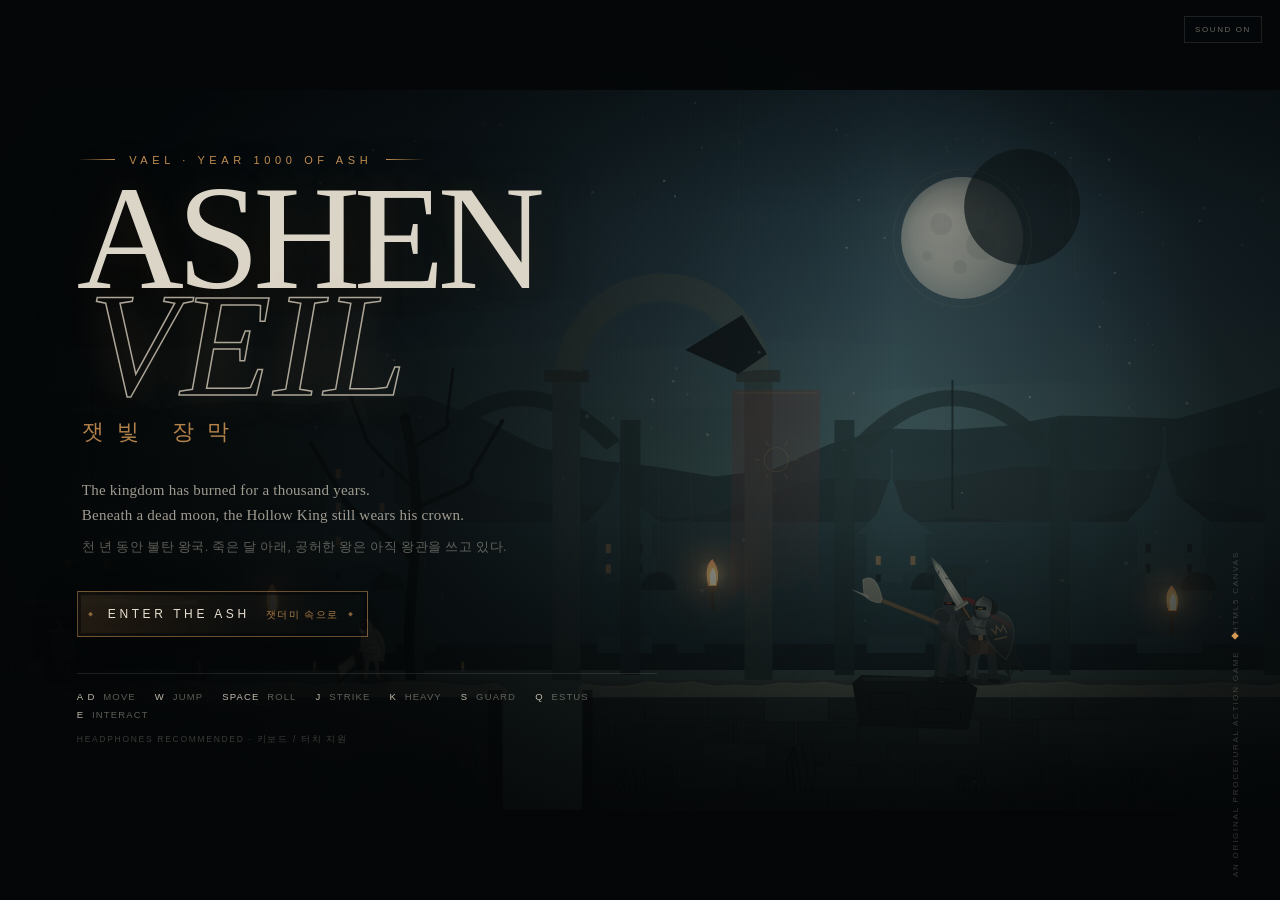
==== index.html @ 3dd7114b "Save source and v2 conversation for issue #9 Run: 41788440470 Generation: 41788440470-1793777895567" ====
<!doctype html>
<html lang="ko">
<head>
  <meta charset="utf-8">
  <meta name="viewport" content="width=device-width, initial-scale=1, viewport-fit=cover, user-scalable=no">
  <meta name="theme-color" content="#070b0d">
  <title>ASHEN VEIL — 잿빛 장막</title>
  <meta name="description" content="A hand-drawn souls-like action game beneath a dead moon.">
  <link rel="icon" href="data:image/svg+xml,%3Csvg xmlns='http://www.w3.org/2000/svg' viewBox='0 0 32 32'%3E%3Crect width='32' height='32' fill='%23070b0d'/%3E%3Ccircle cx='16' cy='16' r='10' fill='none' stroke='%236f6655'/%3E%3Ccircle cx='16' cy='16' r='5' fill='%23d59a57'/%3E%3C/svg%3E">
  <link rel="stylesheet" href="styles.css">
</head>
<body>
  <div id="app">
    <canvas id="game" width="1280" height="720" aria-label="Ashen Veil game"></canvas>

    <button id="sound-toggle" class="chrome-button" aria-label="Toggle sound" title="Toggle sound">
      <span class="sound-on">SOUND ON</span><span class="sound-off">SOUND OFF</span>
    </button>
    <button id="pause-button" class="chrome-button pause-button" aria-label="Pause">II</button>

    <section id="title-screen" class="screen title-screen">
      <div class="title-shade"></div>
      <div class="title-content">
        <div class="title-kicker"><span></span> VAEL · YEAR 1000 OF ASH <span></span></div>
        <h1 class="game-title">ASHEN<br><em>VEIL</em></h1>
        <div class="title-ko">잿빛 장막</div>
        <p class="title-copy">The kingdom has burned for a thousand years.<br>
          Beneath a dead moon, the Hollow King still wears his crown.</p>
        <p class="title-copy ko-copy">천 년 동안 불탄 왕국. 죽은 달 아래, 공허한 왕은 아직 왕관을 쓰고 있다.</p>
        <button id="start-button" class="primary-button"><span>ENTER THE ASH</span><small>잿더미 속으로</small></button>
        <div class="title-controls">
          <span><b>A D</b> MOVE</span><span><b>W</b> JUMP</span><span><b>SPACE</b> ROLL</span>
          <span><b>J</b> STRIKE</span><span><b>K</b> HEAVY</span><span><b>S</b> GUARD</span>
          <span><b>Q</b> ESTUS</span><span><b>E</b> INTERACT</span>
        </div>
        <p class="headphone-note">HEADPHONES RECOMMENDED · 키보드 / 터치 지원</p>
      </div>
      <div class="title-footer">AN ORIGINAL PROCEDURAL ACTION GAME <span>◆</span> HTML5 CANVAS</div>
    </section>

    <div id="boss-intro" class="boss-intro" aria-hidden="true">
      <div class="boss-intro-rule"></div>
      <div class="boss-intro-name">THE HOLLOW KING</div>
      <div class="boss-intro-sub">공허한 왕 · LORD OF THE ASHEN THRONE</div>
      <div class="boss-intro-rule"></div>
    </div>

    <section id="bonfire-screen" class="screen modal-screen" hidden>
      <div class="modal bonfire-modal">
        <div class="modal-eyebrow">THE FLAME REMEMBERS</div>
        <h2>BONFIRE</h2>
        <p class="modal-copy">The embers pull at your wounds. The dead will rise again.</p>
        <div class="modal-stat"><span>SOULS</span><strong id="bonfire-souls">0</strong></div>
        <button id="rest-button" class="menu-button">
          <span>REST</span><small>Restore HP, stamina and estus · revive enemies</small>
        </button>
        <button id="level-button" class="menu-button">
          <span>LEVEL UP</span><small id="level-copy">Increase vitality and strength</small>
        </button>
        <button id="leave-bonfire" class="menu-button quiet"><span>LEAVE</span><small>Return to the ash</small></button>
      </div>
    </section>

    <section id="death-screen" class="screen modal-screen death-screen" hidden>
      <div class="death-inner">
        <div class="death-title">YOU DIED</div>
        <div class="death-sub">당신은 죽었습니다</div>
        <p id="death-copy">The ash claims all.</p>
        <button id="rise-button" class="primary-button danger"><span>RISE AGAIN</span><small>다시 일어나라</small></button>
      </div>
    </section>

    <section id="victory-screen" class="screen modal-screen victory-screen" hidden>
      <div class="victory-inner">
        <div class="modal-eyebrow">THE CROWN IS SILENT</div>
        <div class="victory-title">LORD OF ASH<br><em>FELLED</em></div>
        <div class="victory-sub">재의 군주가 쓰러졌다</div>
        <p>The flame gutters. For the first time in a thousand years,<br>the dead moon closes its eye.</p>
        <div class="victory-stats">
          <div><span>SOULS CLAIMED</span><strong id="victory-souls">0</strong></div>
          <div><span>DEATHS</span><strong id="victory-deaths">0</strong></div>
          <div><span>TIME</span><strong id="victory-time">0:00</strong></div>
        </div>
        <button id="again-button" class="primary-button"><span>BEGIN AGAIN</span><small>처음부터</small></button>
      </div>
    </section>

    <section id="pause-screen" class="screen modal-screen pause-screen" hidden>
      <div class="modal pause-modal">
        <div class="modal-eyebrow">THE WORLD WAITS</div>
        <h2>PAUSED</h2>
        <button id="resume-button" class="menu-button"><span>RESUME</span><small>Continue your pilgrimage</small></button>
        <button id="restart-button" class="menu-button quiet"><span>ABANDON RUN</span><small>Return to the title</small></button>
      </div>
    </section>

    <div id="touch-controls" class="touch-controls" aria-hidden="true">
      <div id="stick-zone" class="stick-zone">
        <div class="stick-ring"><div id="stick-knob" class="stick-knob"></div></div>
      </div>
      <div class="action-pad">
        <button class="touch-btn btn-jump" data-action="jump"><span>JUMP</span><i>W</i></button>
        <button class="touch-btn btn-block" data-action="block"><span>GUARD</span><i>S</i></button>
        <button class="touch-btn btn-heal" data-action="heal"><span>ESTUS</span><i>Q</i></button>
        <button class="touch-btn btn-roll" data-action="dodge"><span>ROLL</span><i>⤿</i></button>
        <button class="touch-btn btn-heavy" data-action="heavy"><span>HEAVY</span><i>K</i></button>
        <button class="touch-btn btn-attack" data-action="attack"><span>STRIKE</span><i>J</i></button>
      </div>
      <button id="touch-interact" class="touch-interact" hidden>INTERACT</button>
    </div>

    <div id="rotate-hint" class="rotate-hint">
      <div class="rotate-icon">↻</div>
      <div>ROTATE YOUR DEVICE</div>
      <small>가로 화면으로 돌려주세요</small>
    </div>

    <div id="loading" class="loading"><span>KINDLING THE FLAME</span></div>
  </div>

  <script src="game.js"></script>
</body>
</html>
---- styles.css ----
:root {
  --ink: #05080a;
  --ink-2: #0a1013;
  --bone: #d8d1c1;
  --bone-dim: #918b7f;
  --ember: #d59a57;
  --ember-bright: #f4c47c;
  --blood: #8e2d2a;
  --blood-bright: #be453b;
  --moss: #69806b;
  --line: rgba(216, 209, 193, .18);
  --serif: "Iowan Old Style", "Palatino Linotype", "Book Antiqua", Palatino, "Baskerville", Georgia, "Noto Serif KR", "Batang", serif;
  --sans: "Avenir Next Condensed", "Arial Narrow", "Helvetica Neue", "Noto Sans KR", sans-serif;
}

* { box-sizing: border-box; }

html, body {
  margin: 0;
  width: 100%;
  height: 100%;
  overflow: hidden;
  background: #000;
  color: var(--bone);
  font-family: var(--serif);
  -webkit-font-smoothing: antialiased;
  touch-action: none;
  overscroll-behavior: none;
}

body { position: fixed; inset: 0; }

button {
  font: inherit;
  color: inherit;
  border: 0;
  background: none;
  cursor: pointer;
  -webkit-tap-highlight-color: transparent;
}

#app {
  position: fixed;
  inset: 0;
  background:
    radial-gradient(ellipse at 50% 45%, #10181b 0%, #040607 70%),
    #000;
  overflow: hidden;
}

#game {
  position: absolute;
  left: 50%;
  top: 50%;
  transform: translate(-50%, -50%);
  width: min(100vw, 177.7778vh);
  height: min(100vh, 56.25vw);
  display: block;
  background: #06090b;
  image-rendering: auto;
}

.screen {
  position: absolute;
  inset: 0;
  z-index: 20;
}

[hidden] { display: none !important; }

/* ─── Title ─────────────────────────────────────────────── */

.title-screen {
  pointer-events: none;
  background:
    linear-gradient(90deg, rgba(3, 5, 6, .94) 0%, rgba(3, 5, 6, .72) 33%, rgba(3, 5, 6, .12) 70%, rgba(3, 5, 6, .46) 100%),
    linear-gradient(0deg, rgba(3, 5, 6, .88) 0%, transparent 42%, transparent 76%, rgba(3, 5, 6, .5) 100%);
}

.title-shade {
  position: absolute;
  inset: 0;
  background: radial-gradient(ellipse at 72% 44%, transparent 0%, rgba(3, 5, 6, .28) 54%, rgba(3, 5, 6, .7) 100%);
}

.title-content {
  position: relative;
  z-index: 2;
  height: 100%;
  max-width: 790px;
  padding: clamp(36px, 7vh, 88px) clamp(24px, 6vw, 100px);
  display: flex;
  flex-direction: column;
  justify-content: center;
  align-items: flex-start;
  pointer-events: auto;
  animation: title-in 1.4s cubic-bezier(.2, .7, .2, 1) both;
}

@keyframes title-in {
  from { opacity: 0; transform: translateY(18px); }
  to { opacity: 1; transform: translateY(0); }
}

.title-kicker {
  display: flex;
  align-items: center;
  gap: 14px;
  font-family: var(--sans);
  font-size: clamp(8px, 1.05vw, 11px);
  letter-spacing: .42em;
  color: var(--ember);
  margin-bottom: clamp(12px, 2.2vh, 22px);
  opacity: .9;
}

.title-kicker span {
  display: block;
  width: clamp(18px, 3vw, 42px);
  height: 1px;
  background: linear-gradient(90deg, transparent, var(--ember));
}
.title-kicker span:last-child { background: linear-gradient(90deg, var(--ember), transparent); }

.game-title {
  margin: 0;
  font-family: var(--serif);
  font-weight: 400;
  font-size: clamp(68px, 11.6vw, 176px);
  line-height: .72;
  letter-spacing: -.045em;
  color: #dbd5c8;
  text-shadow:
    0 0 34px rgba(211, 153, 85, .12),
    0 5px 50px rgba(0, 0, 0, .8);
}
.game-title em {
  color: transparent;
  -webkit-text-stroke: 1.5px rgba(218, 208, 190, .78);
  font-style: italic;
  letter-spacing: .01em;
  padding-left: .08em;
  text-shadow: 0 0 42px rgba(217, 156, 85, .16);
}

.title-ko {
  margin-top: clamp(12px, 2vh, 22px);
  padding-left: 5px;
  font-size: clamp(14px, 1.7vw, 22px);
  letter-spacing: .62em;
  color: var(--ember);
  opacity: .84;
}

.title-copy {
  max-width: 470px;
  margin: clamp(20px, 3.5vh, 34px) 0 0;
  padding-left: 5px;
  font-size: clamp(12px, 1.25vw, 15px);
  line-height: 1.72;
  letter-spacing: .015em;
  color: rgba(223, 216, 201, .7);
}
.title-copy.ko-copy {
  margin-top: 8px;
  font-size: clamp(10px, 1.05vw, 12.5px);
  line-height: 1.75;
  color: rgba(217, 209, 193, .42);
  letter-spacing: .045em;
}

.primary-button {
  position: relative;
  display: flex;
  align-items: baseline;
  gap: 16px;
  margin-top: clamp(22px, 3.6vh, 38px);
  padding: 15px 28px 14px 30px;
  border: 1px solid rgba(213, 154, 87, .46);
  background:
    linear-gradient(100deg, rgba(213, 154, 87, .15), rgba(213, 154, 87, .02) 60%, transparent);
  color: #e7dfcf;
  font-family: var(--sans);
  letter-spacing: .3em;
  font-size: clamp(10px, 1.1vw, 12px);
  transition: border-color .3s, background .3s, color .3s, transform .3s;
  box-shadow: inset 0 0 0 3px rgba(4, 7, 8, .55), 0 14px 42px rgba(0, 0, 0, .4);
}
.primary-button::before, .primary-button::after {
  content: "◆";
  position: absolute;
  top: 50%;
  font-size: 5px;
  color: var(--ember);
  transform: translateY(-50%);
  opacity: .6;
}
.primary-button::before { left: 10px; }
.primary-button::after { right: 10px; }
.primary-button:hover, .primary-button:focus-visible {
  border-color: rgba(242, 193, 126, .9);
  background: linear-gradient(100deg, rgba(213, 154, 87, .28), rgba(213, 154, 87, .06) 70%, transparent);
  color: #fff8ea;
  outline: none;
  transform: translateX(3px);
}
.primary-button small {
  font-family: var(--serif);
  font-size: .82em;
  letter-spacing: .15em;
  color: var(--ember);
  opacity: .8;
}
.primary-button.danger { border-color: rgba(160, 57, 49, .55); background: linear-gradient(100deg, rgba(130, 35, 30, .3), transparent); }
.primary-button.danger:hover { border-color: rgba(212, 80, 68, .95); background: linear-gradient(100deg, rgba(160, 45, 37, .4), transparent); }

.title-controls {
  display: flex;
  flex-wrap: wrap;
  gap: 7px 19px;
  max-width: 580px;
  margin-top: clamp(22px, 4vh, 38px);
  padding-top: 17px;
  border-top: 1px solid rgba(216, 209, 193, .12);
  font-family: var(--sans);
  font-size: clamp(8px, .82vw, 9.5px);
  letter-spacing: .12em;
  color: rgba(216, 209, 193, .42);
}
.title-controls b { color: rgba(232, 222, 204, .83); font-weight: 500; margin-right: 4px; }

.headphone-note {
  margin: 14px 0 0;
  font-family: var(--sans);
  font-size: clamp(7px, .72vw, 8.5px);
  letter-spacing: .2em;
  color: rgba(216, 209, 193, .26);
}

.title-footer {
  position: absolute;
  right: clamp(18px, 3vw, 44px);
  bottom: clamp(15px, 2.6vh, 28px);
  z-index: 2;
  font-family: var(--sans);
  font-size: 8px;
  letter-spacing: .22em;
  color: rgba(216, 209, 193, .24);
  writing-mode: vertical-rl;
  transform: rotate(180deg);
}
.title-footer span { color: var(--ember); }

/* ─── Chrome buttons ────────────────────────────────────── */

.chrome-button {
  position: absolute;
  top: max(16px, env(safe-area-inset-top));
  right: max(18px, env(safe-area-inset-right));
  z-index: 35;
  padding: 8px 10px;
  font-family: var(--sans);
  font-size: 8px;
  letter-spacing: .2em;
  color: rgba(216, 209, 193, .48);
  border: 1px solid rgba(216, 209, 193, .12);
  background: rgba(6, 10, 12, .5);
  backdrop-filter: blur(4px);
  transition: color .2s, border-color .2s;
}
.chrome-button:hover { color: var(--ember); border-color: rgba(213, 154, 87, .5); }
.chrome-button .sound-off { display: none; }
.chrome-button.muted .sound-on { display: none; }
.chrome-button.muted .sound-off { display: inline; }
.pause-button {
  right: auto;
  left: max(18px, env(safe-area-inset-left));
  width: 31px;
  height: 29px;
  display: none;
  place-items: center;
  font-size: 10px;
  letter-spacing: .08em;
  padding: 0;
}
body.playing .pause-button { display: grid; }
.sound-on, .sound-off { pointer-events: none; }

/* ─── Boss intro ────────────────────────────────────────── */

.boss-intro {
  position: absolute;
  left: 50%;
  top: 30%;
  z-index: 18;
  width: min(640px, 84vw);
  transform: translate(-50%, -50%);
  text-align: center;
  opacity: 0;
  pointer-events: none;
  transition: opacity .7s;
}
.boss-intro.show { opacity: 1; }
.boss-intro-rule {
  height: 1px;
  background: linear-gradient(90deg, transparent, rgba(197, 76, 59, .7), transparent);
}
.boss-intro-name {
  padding: 13px 0 5px;
  font-size: clamp(22px, 3.2vw, 40px);
  letter-spacing: .26em;
  color: #ddc9b0;
  text-shadow: 0 0 30px rgba(183, 73, 55, .45), 0 2px 20px #000;
}
.boss-intro-sub {
  padding-bottom: 13px;
  font-family: var(--sans);
  font-size: clamp(8px, .9vw, 10px);
  letter-spacing: .34em;
  color: rgba(190, 93, 74, .9);
}

/* ─── Modals ────────────────────────────────────────────── */

.modal-screen {
  display: flex;
  align-items: center;
  justify-content: center;
  background:
    radial-gradient(ellipse at center, rgba(7, 12, 14, .42), rgba(2, 3, 4, .88) 82%),
    rgba(2, 3, 4, .7);
  backdrop-filter: blur(4px) saturate(.7);
}
.modal {
  position: relative;
  width: min(440px, calc(100vw - 34px));
  padding: clamp(25px, 4.4vh, 44px) clamp(22px, 3.2vw, 36px);
  background: linear-gradient(160deg, rgba(17, 23, 25, .94), rgba(6, 10, 12, .96));
  border: 1px solid rgba(204, 188, 163, .18);
  box-shadow: 0 30px 90px rgba(0, 0, 0, .75), inset 0 0 70px rgba(0, 0, 0, .45);
  text-align: center;
  animation: modal-in .45s cubic-bezier(.2, .8, .2, 1) both;
}
@keyframes modal-in {
  from { opacity: 0; transform: translateY(14px) scale(.98); }
  to { opacity: 1; transform: translateY(0) scale(1); }
}
.modal::before, .modal::after {
  content: "";
  position: absolute;
  width: 22px;
  height: 22px;
  border-color: rgba(213, 154, 87, .5);
  border-style: solid;
  pointer-events: none;
}
.modal::before { left: 8px; top: 8px; border-width: 1px 0 0 1px; }
.modal::after { right: 8px; bottom: 8px; border-width: 0 1px 1px 0; }
.modal-eyebrow {
  font-family: var(--sans);
  font-size: 8px;
  letter-spacing: .35em;
  color: var(--ember);
  opacity: .75;
}
.modal h2 {
  margin: 7px 0 9px;
  font-weight: 400;
  font-size: clamp(26px, 3.2vw, 38px);
  letter-spacing: .14em;
  color: #dcd4c4;
}
.modal-copy {
  max-width: 310px;
  margin: 0 auto 19px;
  font-size: 12px;
  line-height: 1.7;
  color: rgba(216, 209, 193, .48);
}
.modal-stat {
  display: flex;
  justify-content: space-between;
  margin: 0 0 16px;
  padding: 10px 3px;
  border-top: 1px solid rgba(216, 209, 193, .1);
  border-bottom: 1px solid rgba(216, 209, 193, .1);
  font-family: var(--sans);
  font-size: 9px;
  letter-spacing: .24em;
  color: rgba(216, 209, 193, .5);
}
.modal-stat strong { color: var(--ember-bright); font-family: var(--serif); font-size: 15px; letter-spacing: .05em; }

.menu-button {
  display: flex;
  width: 100%;
  align-items: baseline;
  justify-content: space-between;
  gap: 14px;
  margin-top: 7px;
  padding: 12px 14px;
  border: 1px solid rgba(216, 209, 193, .11);
  background: rgba(216, 209, 193, .018);
  text-align: left;
  transition: border-color .2s, background .2s, padding-left .2s;
}
.menu-button span {
  font-family: var(--sans);
  font-size: 10px;
  letter-spacing: .28em;
  color: rgba(231, 222, 205, .85);
}
.menu-button small {
  max-width: 210px;
  font-size: 9.5px;
  line-height: 1.35;
  font-style: italic;
  color: rgba(216, 209, 193, .38);
  text-align: right;
}
.menu-button:hover:not(:disabled), .menu-button:focus-visible:not(:disabled) {
  border-color: rgba(213, 154, 87, .45);
  background: rgba(213, 154, 87, .06);
  padding-left: 18px;
  outline: none;
}
.menu-button:disabled { opacity: .32; cursor: not-allowed; }
.menu-button.quiet { opacity: .66; }
.menu-button.quiet:hover { opacity: 1; }

/* ─── Death ─────────────────────────────────────────────── */

.death-screen {
  background: radial-gradient(ellipse at center, rgba(35, 6, 5, .52), rgba(2, 2, 2, .93) 76%);
  text-align: center;
}
.death-inner { animation: death-in 1.2s ease both; }
@keyframes death-in { from { opacity: 0; transform: scale(1.08); } to { opacity: 1; transform: scale(1); } }
.death-title {
  font-size: clamp(52px, 8vw, 108px);
  line-height: 1;
  letter-spacing: .12em;
  color: #8e2823;
  text-shadow: 0 0 50px rgba(150, 31, 25, .42), 0 4px 40px #000;
  animation: death-pulse 4s ease-in-out infinite;
}
@keyframes death-pulse { 0%, 100% { opacity: .87; } 50% { opacity: 1; text-shadow: 0 0 70px rgba(177, 38, 30, .55), 0 4px 40px #000; } }
.death-sub {
  margin-top: 8px;
  font-family: var(--sans);
  font-size: 10px;
  letter-spacing: .5em;
  color: rgba(175, 70, 58, .72);
}
.death-inner p {
  margin: 24px 0 0;
  font-size: 13px;
  font-style: italic;
  color: rgba(216, 209, 193, .42);
}
.death-inner .primary-button { margin-left: auto; margin-right: auto; }

/* ─── Victory ───────────────────────────────────────────── */

.victory-screen {
  background:
    radial-gradient(ellipse at 50% 55%, rgba(102, 63, 30, .22), rgba(2, 3, 4, .92) 70%),
    rgba(2, 3, 4, .82);
  text-align: center;
}
.victory-inner { animation: title-in 1.4s ease both; padding: 20px; }
.victory-title {
  margin: 12px 0;
  font-size: clamp(46px, 7.2vw, 92px);
  line-height: .92;
  letter-spacing: .06em;
  color: #ded5c2;
  text-shadow: 0 0 60px rgba(213, 154, 87, .25);
}
.victory-title em {
  font-style: italic;
  color: var(--ember-bright);
  letter-spacing: .14em;
}
.victory-sub {
  font-family: var(--sans);
  font-size: 9px;
  letter-spacing: .48em;
  color: var(--ember);
  opacity: .7;
}
.victory-inner > p {
  margin: 24px 0;
  font-size: 13px;
  line-height: 1.8;
  font-style: italic;
  color: rgba(216, 209, 193, .5);
}
.victory-stats {
  display: flex;
  justify-content: center;
  gap: clamp(22px, 5vw, 68px);
  margin: 30px auto;
  padding: 18px 0;
  max-width: 570px;
  border-top: 1px solid rgba(216, 209, 193, .12);
  border-bottom: 1px solid rgba(216, 209, 193, .12);
}
.victory-stats div { display: flex; flex-direction: column; gap: 6px; }
.victory-stats span { font-family: var(--sans); font-size: 8px; letter-spacing: .25em; color: rgba(216, 209, 193, .38); }
.victory-stats strong { font-weight: 400; font-size: 25px; color: var(--ember-bright); }
.victory-inner .primary-button { margin-left: auto; margin-right: auto; }

/* ─── Touch ─────────────────────────────────────────────── */

.touch-controls { display: none; position: absolute; inset: 0; z-index: 15; pointer-events: none; }
body.touch.playing .touch-controls { display: block; }

.stick-zone {
  position: absolute;
  left: max(20px, env(safe-area-inset-left));
  bottom: max(22px, env(safe-area-inset-bottom));
  width: clamp(96px, 17vw, 132px);
  aspect-ratio: 1;
  border-radius: 50%;
  pointer-events: auto;
  touch-action: none;
}
.stick-ring {
  position: absolute;
  inset: 0;
  border-radius: 50%;
  border: 1px solid rgba(216, 209, 193, .17);
  background: radial-gradient(circle, rgba(216, 209, 193, .035), rgba(4, 7, 8, .25) 68%);
  box-shadow: inset 0 0 30px rgba(0, 0, 0, .3);
}
.stick-ring::before, .stick-ring::after {
  content: "";
  position: absolute;
  background: rgba(216, 209, 193, .1);
}
.stick-ring::before { left: 12%; right: 12%; top: 50%; height: 1px; }
.stick-ring::after { top: 12%; bottom: 12%; left: 50%; width: 1px; }
.stick-knob {
  position: absolute;
  left: 50%;
  top: 50%;
  width: 36%;
  height: 36%;
  transform: translate(-50%, -50%);
  border-radius: 50%;
  border: 1px solid rgba(213, 154, 87, .42);
  background: radial-gradient(circle at 35% 30%, rgba(213, 154, 87, .22), rgba(8, 12, 14, .8));
  box-shadow: 0 4px 16px rgba(0, 0, 0, .45);
}

.action-pad {
  position: absolute;
  right: max(14px, env(safe-area-inset-right));
  bottom: max(16px, env(safe-area-inset-bottom));
  width: clamp(190px, 33vw, 280px);
  height: clamp(170px, 30vw, 250px);
  pointer-events: none;
}
.touch-btn {
  position: absolute;
  width: clamp(49px, 8.7vw, 70px);
  aspect-ratio: 1;
  border-radius: 50%;
  border: 1px solid rgba(216, 209, 193, .2);
  background: radial-gradient(circle at 38% 30%, rgba(216, 209, 193, .1), rgba(4, 7, 8, .56));
  pointer-events: auto;
  touch-action: none;
  display: flex;
  flex-direction: column;
  align-items: center;
  justify-content: center;
  gap: 2px;
  color: rgba(232, 224, 208, .72);
  box-shadow: 0 6px 20px rgba(0, 0, 0, .25);
  transition: transform .08s, background .08s, border-color .08s;
}
.touch-btn span { font-family: var(--sans); font-size: clamp(6px, .9vw, 8px); letter-spacing: .12em; }
.touch-btn i { font-style: normal; font-size: clamp(9px, 1.3vw, 12px); color: rgba(213, 154, 87, .6); }
.touch-btn.pressed {
  transform: scale(.91);
  border-color: rgba(244, 196, 124, .8);
  background: radial-gradient(circle at 38% 30%, rgba(213, 154, 87, .25), rgba(7, 10, 11, .65));
}
.btn-attack { right: 0; bottom: 32%; width: clamp(58px, 10vw, 80px); border-color: rgba(213, 154, 87, .35); }
.btn-heavy { right: 22%; bottom: 58%; }
.btn-roll { right: 3%; bottom: 0; }
.btn-jump { right: 33%; bottom: 10%; }
.btn-block { right: 52%; bottom: 34%; }
.btn-heal { right: 18%; bottom: 0; }
.touch-interact {
  position: absolute;
  left: 50%;
  bottom: max(30px, env(safe-area-inset-bottom));
  transform: translateX(-50%);
  padding: 9px 18px;
  border: 1px solid rgba(213, 154, 87, .5);
  background: rgba(6, 10, 12, .7);
  font-family: var(--sans);
  font-size: 9px;
  letter-spacing: .22em;
  color: var(--ember-bright);
  pointer-events: auto;
  animation: breathe 3s ease-in-out infinite;
}
@keyframes breathe { 0%, 100% { opacity: .66; } 50% { opacity: 1; } }

/* ─── Misc ──────────────────────────────────────────────── */

.rotate-hint {
  display: none;
  position: absolute;
  inset: 0;
  z-index: 80;
  flex-direction: column;
  align-items: center;
  justify-content: center;
  gap: 9px;
  background: #040607;
  text-align: center;
  font-family: var(--sans);
  font-size: 10px;
  letter-spacing: .3em;
  color: rgba(216, 209, 193, .6);
}
.rotate-hint small { font-family: var(--serif); letter-spacing: .18em; color: rgba(213, 154, 87, .6); }
.rotate-icon { font-size: 34px; color: var(--ember); animation: rotate 3s ease-in-out infinite; }
@keyframes rotate { 0%, 20% { transform: rotate(0); } 60%, 100% { transform: rotate(90deg); } }

.loading {
  position: absolute;
  inset: 0;
  z-index: 100;
  display: grid;
  place-items: center;
  background: #030506;
  transition: opacity .8s, visibility .8s;
}
.loading span { font-family: var(--sans); font-size: 9px; letter-spacing: .5em; color: rgba(213, 154, 87, .6); animation: breathe 2s ease-in-out infinite; }
.loading.done { opacity: 0; visibility: hidden; }

@media (max-width: 720px) {
  .title-content { padding-top: 22px; justify-content: center; }
  .game-title { font-size: clamp(56px, 16vw, 110px); }
  .title-copy { max-width: 340px; }
  .title-controls { display: none; }
  .headphone-note { margin-top: 12px; }
  .title-footer { display: none; }
  .sound-on, .sound-off { font-size: 7px; }
  .chrome-button { font-size: 7px; padding: 7px 8px; }
  .pause-button { width: 28px; height: 26px; }
}

@media (orientation: portrait) and (max-width: 900px) and (pointer: coarse) {
  .rotate-hint { display: flex; }
}

@media (prefers-reduced-motion: reduce) {
  *, *::before, *::after { animation-duration: .01ms !important; animation-iteration-count: 1 !important; transition-duration: .01ms !important; }
}
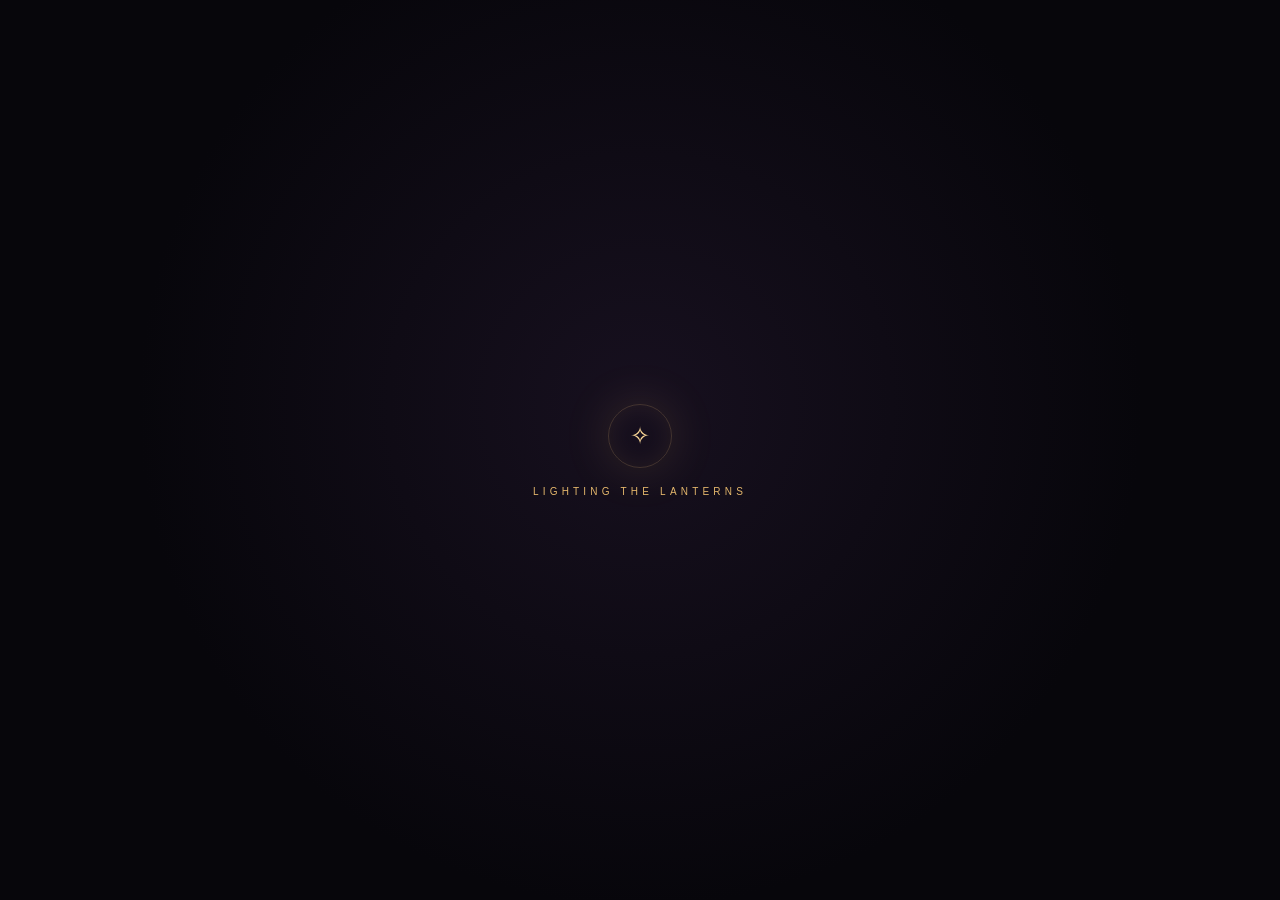
==== commit 12d04c1a: "Save source and v2 conversation for issue #10 Run: 41794208083 Generation: 41794208083-1793782231080" ====
--- a/index.html
+++ b/index.html
@@ -1,123 +1,267 @@
-<!doctype html>
-<html lang="ko">
+<!DOCTYPE html>
+<html lang="en">
 <head>
   <meta charset="utf-8">
   <meta name="viewport" content="width=device-width, initial-scale=1, viewport-fit=cover, user-scalable=no">
-  <meta name="theme-color" content="#070b0d">
-  <title>ASHEN VEIL — 잿빛 장막</title>
-  <meta name="description" content="A hand-drawn souls-like action game beneath a dead moon.">
-  <link rel="icon" href="data:image/svg+xml,%3Csvg xmlns='http://www.w3.org/2000/svg' viewBox='0 0 32 32'%3E%3Crect width='32' height='32' fill='%23070b0d'/%3E%3Ccircle cx='16' cy='16' r='10' fill='none' stroke='%236f6655'/%3E%3Ccircle cx='16' cy='16' r='5' fill='%23d59a57'/%3E%3C/svg%3E">
-  <link rel="stylesheet" href="styles.css">
+  <meta name="theme-color" content="#08070c">
+  <meta name="description" content="Aetherborne: The Hollow Crown — a hand-crafted roguelite action RPG about climbing a haunted fantasy tower.">
+  <title>Aetherborne · The Hollow Crown</title>
+  <link rel="stylesheet" href="css/style.css">
 </head>
 <body>
-  <div id="app">
-    <canvas id="game" width="1280" height="720" aria-label="Ashen Veil game"></canvas>
-
-    <button id="sound-toggle" class="chrome-button" aria-label="Toggle sound" title="Toggle sound">
-      <span class="sound-on">SOUND ON</span><span class="sound-off">SOUND OFF</span>
-    </button>
-    <button id="pause-button" class="chrome-button pause-button" aria-label="Pause">II</button>
+  <div id="game-root">
+    <canvas id="game-canvas" aria-label="Aetherborne game area"></canvas>
+    <div id="world-fx" aria-hidden="true">
+      <div id="vignette"></div>
+      <div id="damage-flash"></div>
+    </div>
+
+    <div id="hud" class="hidden" aria-live="polite">
+      <div class="hud-top">
+        <div class="hunter-hud">
+          <div class="rank-seal" id="hud-rank">D</div>
+          <div class="hunter-vitals">
+            <div class="hunter-line">
+              <span class="hunter-name" id="hud-hunter-name">Lyra Vane</span>
+              <span class="hunter-tag">HUNTER LICENSE</span>
+            </div>
+            <div class="bar hp-bar" title="Health">
+              <div class="bar-fill" id="hp-fill"></div>
+              <div class="bar-chips" id="hp-chips"></div>
+              <span class="bar-text" id="hp-text">100 / 100</span>
+            </div>
+            <div class="bar aether-bar" title="Aether">
+              <div class="bar-fill" id="aether-fill"></div>
+              <span class="bar-text" id="aether-text">60 / 60</span>
+            </div>
+            <div class="boon-strip" id="boon-strip"></div>
+          </div>
+        </div>
+
+        <div class="floor-hud">
+          <div class="floor-kicker">ASCENSION</div>
+          <div class="floor-number" id="floor-number">FLOOR 01</div>
+          <div class="floor-theme" id="floor-theme">The Cinder Vaults</div>
+          <div class="seal-track"><div class="seal-fill" id="seal-fill"></div></div>
+          <div class="seal-text" id="seal-text">SEAL 0 / 3</div>
+        </div>
+
+        <div class="hud-right">
+          <div class="shard-balance"><span class="shard-glyph">✧</span><span id="shard-count">0</span><span class="shard-label">SHARDS</span></div>
+          <div class="map-wrap">
+            <canvas id="minimap" width="164" height="128" aria-label="Floor map"></canvas>
+            <div class="map-room-name" id="map-room-name">Threshold</div>
+          </div>
+        </div>
+      </div>
+
+      <div id="boss-hud" class="boss-hud hidden">
+        <div class="boss-identity">
+          <span class="boss-kicker">GUARDIAN</span>
+          <span class="boss-name" id="boss-name">The Ashen Warden</span>
+        </div>
+        <div class="boss-bar"><div id="boss-fill"></div><div id="boss-delayed"></div></div>
+        <div class="boss-phase" id="boss-phase">PHASE I</div>
+      </div>
+
+      <div class="contract-chip" id="contract-chip">
+        <span class="contract-mark">✦</span>
+        <div>
+          <span class="contract-label">ACTIVE CONTRACT</span>
+          <span class="contract-title" id="contract-title">Cull the Hollow</span>
+        </div>
+        <span class="contract-progress" id="contract-progress">0 / 12</span>
+      </div>
+
+      <div class="toast-stack" id="toasts"></div>
+
+      <div class="interact-prompt hidden" id="interact-prompt">
+        <span class="keycap" id="interact-key">E</span>
+        <span id="interact-text">Open</span>
+      </div>
+
+      <div class="ability-bar" id="ability-bar">
+        <div class="ability" data-ability="attack"><span class="ability-icon">⚔</span><span class="ability-name">STRIKE</span><span class="ability-key">LMB</span></div>
+        <div class="ability" data-ability="dash"><span class="ability-icon">➤</span><span class="ability-name">DASH</span><span class="ability-key">SPACE</span><div class="cooldown-mask" id="dash-cd"></div></div>
+        <div class="ability" data-ability="lance"><span class="ability-icon">✦</span><span class="ability-name">LANCE</span><span class="ability-key">RMB</span><div class="cooldown-mask" id="lance-cd"></div></div>
+        <div class="ability" data-ability="nova"><span class="ability-icon">☄</span><span class="ability-name">NOVA</span><span class="ability-key">Q</span><div class="cooldown-mask" id="nova-cd"></div></div>
+        <div class="ability" data-ability="interact"><span class="ability-icon">◈</span><span class="ability-name">USE</span><span class="ability-key">E</span></div>
+      </div>
+
+      <button class="icon-button pause-button" data-action="pause" aria-label="Pause game">Ⅱ</button>
+
+      <div class="touch-controls" id="touch-controls" aria-hidden="false">
+        <div class="joystick-zone" id="joystick-zone">
+          <div class="joystick-ring"><div class="joystick-knob" id="joystick-knob"></div></div>
+          <span class="joystick-hint">MOVE</span>
+        </div>
+        <div class="touch-buttons">
+          <button class="touch-btn touch-nova" data-touch="nova" aria-label="Aether Nova">☄</button>
+          <button class="touch-btn touch-lance" data-touch="lance" aria-label="Aether Lance">✦</button>
+          <button class="touch-btn touch-dash" data-touch="dash" aria-label="Dash">➤</button>
+          <button class="touch-btn touch-attack" data-touch="attack" aria-label="Attack">⚔</button>
+          <button class="touch-btn touch-interact" data-touch="interact" aria-label="Interact">◈</button>
+        </div>
+      </div>
+    </div>
 
     <section id="title-screen" class="screen title-screen">
-      <div class="title-shade"></div>
-      <div class="title-content">
-        <div class="title-kicker"><span></span> VAEL · YEAR 1000 OF ASH <span></span></div>
-        <h1 class="game-title">ASHEN<br><em>VEIL</em></h1>
-        <div class="title-ko">잿빛 장막</div>
-        <p class="title-copy">The kingdom has burned for a thousand years.<br>
-          Beneath a dead moon, the Hollow King still wears his crown.</p>
-        <p class="title-copy ko-copy">천 년 동안 불탄 왕국. 죽은 달 아래, 공허한 왕은 아직 왕관을 쓰고 있다.</p>
-        <button id="start-button" class="primary-button"><span>ENTER THE ASH</span><small>잿더미 속으로</small></button>
-        <div class="title-controls">
-          <span><b>A D</b> MOVE</span><span><b>W</b> JUMP</span><span><b>SPACE</b> ROLL</span>
-          <span><b>J</b> STRIKE</span><span><b>K</b> HEAVY</span><span><b>S</b> GUARD</span>
-          <span><b>Q</b> ESTUS</span><span><b>E</b> INTERACT</span>
-        </div>
-        <p class="headphone-note">HEADPHONES RECOMMENDED · 키보드 / 터치 지원</p>
-      </div>
-      <div class="title-footer">AN ORIGINAL PROCEDURAL ACTION GAME <span>◆</span> HTML5 CANVAS</div>
-    </section>
-
-    <div id="boss-intro" class="boss-intro" aria-hidden="true">
-      <div class="boss-intro-rule"></div>
-      <div class="boss-intro-name">THE HOLLOW KING</div>
-      <div class="boss-intro-sub">공허한 왕 · LORD OF THE ASHEN THRONE</div>
-      <div class="boss-intro-rule"></div>
-    </div>
-
-    <section id="bonfire-screen" class="screen modal-screen" hidden>
-      <div class="modal bonfire-modal">
-        <div class="modal-eyebrow">THE FLAME REMEMBERS</div>
-        <h2>BONFIRE</h2>
-        <p class="modal-copy">The embers pull at your wounds. The dead will rise again.</p>
-        <div class="modal-stat"><span>SOULS</span><strong id="bonfire-souls">0</strong></div>
-        <button id="rest-button" class="menu-button">
-          <span>REST</span><small>Restore HP, stamina and estus · revive enemies</small>
-        </button>
-        <button id="level-button" class="menu-button">
-          <span>LEVEL UP</span><small id="level-copy">Increase vitality and strength</small>
-        </button>
-        <button id="leave-bonfire" class="menu-button quiet"><span>LEAVE</span><small>Return to the ash</small></button>
-      </div>
-    </section>
-
-    <section id="death-screen" class="screen modal-screen death-screen" hidden>
-      <div class="death-inner">
-        <div class="death-title">YOU DIED</div>
-        <div class="death-sub">당신은 죽었습니다</div>
-        <p id="death-copy">The ash claims all.</p>
-        <button id="rise-button" class="primary-button danger"><span>RISE AGAIN</span><small>다시 일어나라</small></button>
-      </div>
-    </section>
-
-    <section id="victory-screen" class="screen modal-screen victory-screen" hidden>
-      <div class="victory-inner">
-        <div class="modal-eyebrow">THE CROWN IS SILENT</div>
-        <div class="victory-title">LORD OF ASH<br><em>FELLED</em></div>
-        <div class="victory-sub">재의 군주가 쓰러졌다</div>
-        <p>The flame gutters. For the first time in a thousand years,<br>the dead moon closes its eye.</p>
-        <div class="victory-stats">
-          <div><span>SOULS CLAIMED</span><strong id="victory-souls">0</strong></div>
-          <div><span>DEATHS</span><strong id="victory-deaths">0</strong></div>
-          <div><span>TIME</span><strong id="victory-time">0:00</strong></div>
-        </div>
-        <button id="again-button" class="primary-button"><span>BEGIN AGAIN</span><small>처음부터</small></button>
-      </div>
-    </section>
-
-    <section id="pause-screen" class="screen modal-screen pause-screen" hidden>
-      <div class="modal pause-modal">
-        <div class="modal-eyebrow">THE WORLD WAITS</div>
-        <h2>PAUSED</h2>
-        <button id="resume-button" class="menu-button"><span>RESUME</span><small>Continue your pilgrimage</small></button>
-        <button id="restart-button" class="menu-button quiet"><span>ABANDON RUN</span><small>Return to the title</small></button>
-      </div>
-    </section>
-
-    <div id="touch-controls" class="touch-controls" aria-hidden="true">
-      <div id="stick-zone" class="stick-zone">
-        <div class="stick-ring"><div id="stick-knob" class="stick-knob"></div></div>
-      </div>
-      <div class="action-pad">
-        <button class="touch-btn btn-jump" data-action="jump"><span>JUMP</span><i>W</i></button>
-        <button class="touch-btn btn-block" data-action="block"><span>GUARD</span><i>S</i></button>
-        <button class="touch-btn btn-heal" data-action="heal"><span>ESTUS</span><i>Q</i></button>
-        <button class="touch-btn btn-roll" data-action="dodge"><span>ROLL</span><i>⤿</i></button>
-        <button class="touch-btn btn-heavy" data-action="heavy"><span>HEAVY</span><i>K</i></button>
-        <button class="touch-btn btn-attack" data-action="attack"><span>STRIKE</span><i>J</i></button>
-      </div>
-      <button id="touch-interact" class="touch-interact" hidden>INTERACT</button>
-    </div>
-
-    <div id="rotate-hint" class="rotate-hint">
-      <div class="rotate-icon">↻</div>
-      <div>ROTATE YOUR DEVICE</div>
-      <small>가로 화면으로 돌려주세요</small>
-    </div>
-
-    <div id="loading" class="loading"><span>KINDLING THE FLAME</span></div>
+      <div class="title-grain" aria-hidden="true"></div>
+      <header class="title-topbar">
+        <div class="brand-mark"><span>✧</span> OMGITHUB ORIGINAL</div>
+        <div class="title-tools">
+          <button class="icon-button" data-action="toggle-sound" id="sound-toggle-title" aria-label="Toggle sound">◖))</button>
+        </div>
+      </header>
+
+      <div class="title-layout">
+        <div class="title-copy">
+          <p class="eyebrow">A ROGUELITE ACTION RPG</p>
+          <h1 class="game-title">AETHER<span>BORNE</span></h1>
+          <div class="title-rule"><span></span><em>THE HOLLOW CROWN</em><span></span></div>
+          <p class="title-blurb">The tower has swallowed a thousand hunters. Its crown is still hungry. Climb as Lyra Vane, forge a hunter’s license, and carve a path through floors that never repeat.</p>
+          <div class="title-actions">
+            <button class="primary-button" data-action="quickplay">Play</button>
+            <button class="secondary-button" data-action="open-hub">Hunter’s Sanctum</button>
+          </div>
+          <p class="continue-line" id="continue-line">Begin a new ascent at Floor 1.</p>
+          <div class="control-hints">
+            <span><b>WASD</b> move</span><span><b>MOUSE</b> aim &amp; strike</span><span><b>SPACE</b> dash</span><span><b>Q</b> nova</span>
+          </div>
+        </div>
+        <div class="title-scroll">
+          <div class="license-preview" id="title-license">
+            <div class="license-topline"><span>HUNTER’S LICENSE</span><span>HV-0713</span></div>
+            <div class="license-body">
+              <div class="license-seal" id="title-rank-seal">D</div>
+              <div>
+                <h2>LYRA VANE</h2>
+                <p>Last licensed hunter of the Low Ward.</p>
+              </div>
+            </div>
+            <div class="license-stats">
+              <span><b id="title-checkpoint">01</b> checkpoint</span>
+              <span><b id="title-runs">0</b> ascents</span>
+              <span><b id="title-bosses">0</b> guardians</span>
+            </div>
+            <div class="license-rune">✧</div>
+          </div>
+          <div class="title-aside">“There is no summit. Only the next door.”<span>— Wayfarer’s Creed</span></div>
+        </div>
+      </div>
+
+      <footer class="title-footer">
+        <span>MOUSE + KEYBOARD · TOUCH SUPPORTED</span>
+        <span>ESC TO PAUSE</span>
+        <span>v1.0 · THE FIRST ASCENT</span>
+      </footer>
+    </section>
+
+    <section id="hub-screen" class="screen hub-screen hidden" aria-label="Hunter's Sanctum">
+      <div class="hub-shell">
+        <header class="hub-header">
+          <div class="hub-brand">
+            <span class="brand-glyph">✧</span>
+            <div><h2>THE WAYFARER’S REST</h2><p>Sanctum above the first seal</p></div>
+          </div>
+          <div class="hub-currency"><span>✧</span><b id="hub-shards">0</b><em>AETHER SHARDS</em></div>
+          <button class="icon-button" data-action="close-hub" aria-label="Close sanctum">×</button>
+        </header>
+
+        <div class="hub-layout">
+          <aside class="hunter-card" id="hunter-card">
+            <div class="hunter-portrait">
+              <div class="portrait-moon"></div>
+              <div class="portrait-silhouette"><i></i><b></b><span></span></div>
+              <div class="portrait-rank" id="hub-rank-seal">D</div>
+            </div>
+            <div class="hunter-card-body">
+              <span class="card-kicker">LICENSED HUNTER</span>
+              <h3>Lyra Vane</h3>
+              <p id="hub-rank-title">Novice Hunter</p>
+              <div class="xp-line"><div id="hub-xp-fill"></div></div>
+              <div class="xp-labels"><span id="hub-xp-label">0 / 250 XP</span><span id="hub-rank-next">NEXT: C</span></div>
+              <div class="hunter-mini-stats">
+                <span><b id="hub-best">1</b>BEST FLOOR</span>
+                <span><b id="hub-kills">0</b>DENIZENS</span>
+                <span><b id="hub-bosses">0</b>GUARDIANS</span>
+              </div>
+            </div>
+          </aside>
+
+          <nav class="hub-nav" aria-label="Sanctum sections">
+            <button data-hub-tab="descent" class="active">Descend</button>
+            <button data-hub-tab="license">License</button>
+            <button data-hub-tab="forge">Forge</button>
+            <button data-hub-tab="contracts">Contracts</button>
+            <button data-hub-tab="codex">Field Manual</button>
+          </nav>
+
+          <main class="hub-main" id="hub-content"></main>
+        </div>
+      </div>
+    </section>
+
+    <section id="boon-screen" class="screen overlay-screen hidden" aria-label="Choose an Aether Mark">
+      <div class="boon-shell">
+        <p class="eyebrow">THE TOWER OFFERS</p>
+        <h2>Choose an Aether Mark</h2>
+        <p class="boon-sub">Marks last until death. Stack them to define this ascent.</p>
+        <div class="boon-cards" id="boon-cards"></div>
+        <p class="boon-foot">AETHER MARK <span id="boon-count-label">I</span> · CHOOSE ONE</p>
+      </div>
+    </section>
+
+    <section id="pause-screen" class="screen overlay-screen hidden" aria-label="Paused">
+      <div class="pause-shell">
+        <p class="eyebrow">THE TOWER WAITS</p>
+        <h2>Ascent Paused</h2>
+        <div class="pause-stats" id="pause-stats"></div>
+        <div class="pause-settings">
+          <button class="setting-row" data-action="toggle-sound"><span>Sound effects</span><b id="setting-sound">ON</b></button>
+          <button class="setting-row" data-action="toggle-music"><span>Ambient score</span><b id="setting-music">ON</b></button>
+          <button class="setting-row" data-action="toggle-shake"><span>Screen shake</span><b id="setting-shake">ON</b></button>
+        </div>
+        <div class="pause-actions">
+          <button class="primary-button" data-action="resume">Resume</button>
+          <button class="secondary-button" data-action="abandon">Return to Sanctum</button>
+        </div>
+        <p class="pause-note">Returning to the Sanctum banks your shards and contract progress, but ends this ascent.</p>
+      </div>
+    </section>
+
+    <section id="result-screen" class="screen overlay-screen hidden" aria-label="Run result">
+      <div class="result-shell">
+        <p class="eyebrow" id="result-kicker">THE ASCENT ENDS</p>
+        <h2 id="result-title">Fallen at Floor 3</h2>
+        <p class="result-sub" id="result-sub">The tower keeps what it kills.</p>
+        <div class="result-grid" id="result-grid"></div>
+        <div class="result-columns" id="result-columns"></div>
+        <div class="result-actions">
+          <button class="primary-button" data-action="retry">Ascend Again</button>
+          <button class="secondary-button" data-action="open-hub">Return to Sanctum</button>
+        </div>
+      </div>
+    </section>
+
+    <div id="tutorial" class="tutorial-card hidden">
+      <div class="tutorial-top"><span>FIELD NOTES</span><button data-action="dismiss-tutorial" aria-label="Dismiss">×</button></div>
+      <h3>Survive the first hall</h3>
+      <div class="tutorial-grid">
+        <div><b>WASD</b><span>Move through the hall.</span></div>
+        <div><b>LMB</b><span>Strike with your blade. Hold to combo.</span></div>
+        <div><b>SPACE</b><span>Dash through danger. Brief invulnerability.</span></div>
+        <div><b>RMB / K</b><span>Aether Lance: a piercing ranged bolt.</span></div>
+        <div><b>Q</b><span>Aether Nova: a close-range blast.</span></div>
+        <div><b>E</b><span>Open hoards, shrines, and stair gates.</span></div>
+      </div>
+    </div>
+
+    <div id="loading-screen">
+      <div class="loading-mark">✧</div>
+      <p>LIGHTING THE LANTERNS</p>
+    </div>
   </div>
-
-  <script src="game.js"></script>
+  <script type="module" src="js/main.js"></script>
 </body>
 </html>
--- a/css/style.css
+++ b/css/style.css
@@ -0,0 +1,1212 @@
+:root {
+  --ink: #07060b;
+  --ink-2: #0d0a13;
+  --panel: rgba(16, 12, 23, 0.92);
+  --panel-solid: #100c17;
+  --panel-2: rgba(24, 18, 33, 0.92);
+  --parchment: #f4e8d1;
+  --parchment-dim: #cec0aa;
+  --muted: #9b91a8;
+  --faint: #6e6579;
+  --gold: #e4b76c;
+  --gold-bright: #ffdb99;
+  --gold-dark: #8a6333;
+  --rose: #f17d8d;
+  --teal: #78e3c7;
+  --violet: #a996ff;
+  --danger: #ef6a72;
+  --line: rgba(228, 183, 108, 0.22);
+  --line-soft: rgba(228, 183, 108, 0.11);
+  --serif: "Palatino Linotype", "Book Antiqua", Palatino, Georgia, "Times New Roman", serif;
+  --sans: "Trebuchet MS", "Segoe UI", Tahoma, sans-serif;
+  --mono: "SFMono-Regular", Consolas, "Liberation Mono", monospace;
+  --safe-top: env(safe-area-inset-top, 0px);
+  --safe-bottom: env(safe-area-inset-bottom, 0px);
+}
+
+* { box-sizing: border-box; }
+
+html, body {
+  margin: 0;
+  width: 100%;
+  height: 100%;
+  overflow: hidden;
+  background: var(--ink);
+  color: var(--parchment);
+  font-family: var(--sans);
+  -webkit-tap-highlight-color: transparent;
+  overscroll-behavior: none;
+}
+
+body { touch-action: none; }
+
+button {
+  font: inherit;
+  color: inherit;
+  border: 0;
+  background: none;
+  cursor: pointer;
+}
+
+button:focus-visible {
+  outline: 1px solid var(--gold-bright);
+  outline-offset: 3px;
+}
+
+.hidden { display: none !important; }
+
+#game-root { position: fixed; inset: 0; overflow: hidden; background: #06050a; }
+
+#game-canvas {
+  position: absolute;
+  inset: 0;
+  width: 100%;
+  height: 100%;
+  display: block;
+  touch-action: none;
+}
+
+#world-fx { position: absolute; inset: 0; pointer-events: none; z-index: 2; }
+
+#vignette {
+  position: absolute;
+  inset: 0;
+  background:
+    radial-gradient(ellipse at 50% 48%, transparent 42%, rgba(4, 3, 8, 0.36) 78%, rgba(3, 2, 6, 0.82) 100%),
+    linear-gradient(to bottom, rgba(4, 3, 9, 0.32), transparent 18%, transparent 75%, rgba(4, 3, 9, 0.42));
+  mix-blend-mode: multiply;
+}
+
+#damage-flash {
+  position: absolute;
+  inset: 0;
+  background: radial-gradient(ellipse at center, transparent 35%, rgba(198, 24, 48, 0.7));
+  opacity: 0;
+  transition: opacity 180ms ease-out;
+}
+
+/* ============================== LOADING ============================== */
+#loading-screen {
+  position: fixed;
+  inset: 0;
+  z-index: 200;
+  display: flex;
+  flex-direction: column;
+  align-items: center;
+  justify-content: center;
+  gap: 18px;
+  background: radial-gradient(circle at 50% 45%, #17101f, #07060b 62%);
+  transition: opacity 500ms ease, visibility 500ms ease;
+}
+#loading-screen.done { opacity: 0; visibility: hidden; }
+#loading-screen p {
+  margin: 0;
+  font-size: 10px;
+  letter-spacing: 0.42em;
+  color: var(--gold);
+  text-transform: uppercase;
+}
+.loading-mark {
+  width: 64px;
+  height: 64px;
+  border: 1px solid var(--line);
+  border-radius: 50%;
+  display: grid;
+  place-items: center;
+  font-size: 24px;
+  color: var(--gold-bright);
+  animation: pulseGlow 2.2s ease-in-out infinite;
+  box-shadow: 0 0 50px rgba(228, 183, 108, 0.14), inset 0 0 24px rgba(228, 183, 108, 0.08);
+}
+
+@keyframes pulseGlow {
+  0%, 100% { box-shadow: 0 0 24px rgba(228, 183, 108, 0.1), inset 0 0 20px rgba(228, 183, 108, 0.05); transform: scale(1); }
+  50% { box-shadow: 0 0 64px rgba(228, 183, 108, 0.25), inset 0 0 30px rgba(228, 183, 108, 0.12); transform: scale(1.04); }
+}
+
+/* ============================== SCREENS ============================== */
+.screen {
+  position: fixed;
+  inset: 0;
+  z-index: 10;
+  display: flex;
+  flex-direction: column;
+  overflow: hidden;
+  animation: screenIn 520ms cubic-bezier(.2,.8,.2,1) both;
+}
+
+@keyframes screenIn {
+  from { opacity: 0; transform: translateY(8px); }
+  to { opacity: 1; transform: none; }
+}
+
+.eyebrow {
+  margin: 0;
+  color: var(--gold);
+  font-size: 10px;
+  font-weight: 700;
+  letter-spacing: 0.38em;
+  text-transform: uppercase;
+}
+
+/* ============================== TITLE ============================== */
+.title-screen {
+  padding: calc(26px + var(--safe-top)) clamp(22px, 5vw, 78px) calc(18px + var(--safe-bottom));
+  background:
+    radial-gradient(ellipse at 18% 38%, rgba(61, 31, 58, 0.25), transparent 52%),
+    linear-gradient(90deg, rgba(5, 4, 9, 0.92) 0%, rgba(5, 4, 9, 0.56) 42%, rgba(5, 4, 9, 0.08) 72%, rgba(5, 4, 9, 0.38) 100%),
+    linear-gradient(to top, rgba(5, 4, 9, 0.92), transparent 36%);
+  justify-content: space-between;
+}
+
+.title-screen::before {
+  content: "";
+  position: absolute;
+  inset: 0;
+  background:
+    repeating-linear-gradient(112deg, transparent 0 96px, rgba(228, 183, 108, 0.018) 96px 97px, transparent 97px 190px),
+    radial-gradient(circle at 76% 20%, rgba(228, 183, 108, 0.07), transparent 36%);
+  pointer-events: none;
+}
+
+.title-grain {
+  position: absolute;
+  inset: 0;
+  opacity: 0.18;
+  pointer-events: none;
+  background-image:
+    radial-gradient(rgba(255,255,255,0.16) 0.6px, transparent 0.7px),
+    radial-gradient(rgba(255,255,255,0.1) 0.5px, transparent 0.6px);
+  background-size: 5px 5px, 9px 9px;
+  background-position: 0 0, 3px 4px;
+  mix-blend-mode: soft-light;
+}
+
+.title-topbar, .title-footer {
+  position: relative;
+  z-index: 2;
+  display: flex;
+  align-items: center;
+  justify-content: space-between;
+  gap: 20px;
+}
+
+.brand-mark {
+  font-size: 9px;
+  letter-spacing: 0.3em;
+  color: var(--muted);
+  display: flex;
+  align-items: center;
+  gap: 10px;
+}
+.brand-mark span { color: var(--gold); font-size: 15px; }
+
+.title-tools { display: flex; align-items: center; gap: 10px; }
+
+.icon-button {
+  width: 38px;
+  height: 38px;
+  display: grid;
+  place-items: center;
+  border: 1px solid var(--line);
+  border-radius: 50%;
+  background: rgba(12, 9, 18, 0.66);
+  color: var(--gold);
+  font-size: 14px;
+  transition: border-color 180ms, background 180ms, transform 180ms;
+  backdrop-filter: blur(10px);
+}
+.icon-button:hover { border-color: var(--gold); background: rgba(45, 32, 25, 0.72); transform: translateY(-1px); }
+
+.title-layout {
+  position: relative;
+  z-index: 2;
+  width: 100%;
+  display: grid;
+  grid-template-columns: minmax(0, 1.42fr) minmax(280px, 0.58fr);
+  align-items: end;
+  gap: clamp(28px, 5vw, 90px);
+  padding: clamp(20px, 6vh, 84px) 0 clamp(26px, 6vh, 74px);
+  flex: 1;
+}
+
+.title-copy { max-width: 860px; align-self: center; }
+
+.game-title {
+  margin: 14px 0 0;
+  font-family: var(--serif);
+  font-size: clamp(3.9rem, 8.7vw, 9.4rem);
+  font-weight: 400;
+  line-height: 0.82;
+  letter-spacing: 0.045em;
+  color: var(--parchment);
+  text-shadow: 0 0 50px rgba(228, 183, 108, 0.16), 0 10px 34px rgba(0, 0, 0, 0.7);
+  white-space: nowrap;
+}
+.game-title span {
+  color: transparent;
+  background: linear-gradient(180deg, #ffdfa3 5%, #dba75a 54%, #9f6a32 100%);
+  -webkit-background-clip: text;
+  background-clip: text;
+  filter: drop-shadow(0 0 28px rgba(228, 183, 108, 0.2));
+}
+
+.title-rule {
+  display: flex;
+  align-items: center;
+  gap: 15px;
+  width: min(640px, 100%);
+  margin: 24px 0 20px;
+  color: var(--gold);
+}
+.title-rule span { height: 1px; flex: 1; background: linear-gradient(90deg, transparent, var(--gold-dark), transparent); }
+.title-rule em {
+  font-family: var(--serif);
+  font-size: clamp(12px, 1.2vw, 16px);
+  font-style: normal;
+  letter-spacing: 0.52em;
+  white-space: nowrap;
+  padding-left: 0.5em;
+}
+
+.title-blurb {
+  margin: 0 0 30px;
+  max-width: 610px;
+  font-family: var(--serif);
+  font-size: clamp(15px, 1.28vw, 19px);
+  line-height: 1.72;
+  color: #cfc2b1;
+}
+
+.title-actions { display: flex; align-items: center; gap: 14px; flex-wrap: wrap; }
+
+.primary-button, .secondary-button {
+  position: relative;
+  min-height: 52px;
+  padding: 0 30px;
+  display: inline-flex;
+  align-items: center;
+  justify-content: center;
+  font-size: 11px;
+  font-weight: 700;
+  letter-spacing: 0.26em;
+  text-transform: uppercase;
+  transition: transform 180ms, box-shadow 180ms, background 180ms, border-color 180ms;
+}
+
+.primary-button {
+  color: #171006;
+  background: linear-gradient(135deg, #ffe4ae, #d7a054 58%, #be7e39);
+  border: 1px solid #ffe1a6;
+  box-shadow: 0 7px 26px rgba(201, 143, 69, 0.24), inset 0 1px rgba(255, 255, 255, 0.44);
+  clip-path: polygon(10px 0, 100% 0, 100% calc(100% - 10px), calc(100% - 10px) 100%, 0 100%, 0 10px);
+}
+.primary-button:hover { transform: translateY(-2px); box-shadow: 0 12px 40px rgba(236, 178, 92, 0.34), inset 0 1px rgba(255,255,255,0.55); }
+.primary-button:active { transform: translateY(0); }
+
+.secondary-button {
+  color: var(--parchment);
+  border: 1px solid rgba(228, 183, 108, 0.32);
+  background: rgba(10, 8, 15, 0.46);
+  backdrop-filter: blur(8px);
+  clip-path: polygon(10px 0, 100% 0, 100% calc(100% - 10px), calc(100% - 10px) 100%, 0 100%, 0 10px);
+}
+.secondary-button:hover { border-color: var(--gold); background: rgba(61, 43, 28, 0.5); transform: translateY(-2px); }
+
+.continue-line {
+  margin: 15px 0 0;
+  color: var(--faint);
+  font-size: 10px;
+  letter-spacing: 0.14em;
+  text-transform: uppercase;
+}
+
+.control-hints {
+  display: flex;
+  gap: 18px 24px;
+  flex-wrap: wrap;
+  margin-top: 34px;
+  padding-top: 18px;
+  border-top: 1px solid var(--line-soft);
+  color: var(--faint);
+  font-size: 9px;
+  letter-spacing: 0.12em;
+  text-transform: uppercase;
+}
+.control-hints b { color: var(--parchment-dim); font-weight: 600; letter-spacing: 0.08em; }
+
+.title-scroll { display: flex; flex-direction: column; align-items: flex-end; gap: 30px; padding-bottom: 20px; }
+
+.license-preview {
+  position: relative;
+  width: min(360px, 100%);
+  padding: 18px 20px 16px;
+  border: 1px solid rgba(228, 183, 108, 0.42);
+  background:
+    linear-gradient(140deg, rgba(39, 28, 23, 0.88), rgba(13, 10, 18, 0.92)),
+    radial-gradient(circle at 20% 12%, rgba(255, 214, 147, 0.13), transparent 45%);
+  box-shadow: 0 26px 60px rgba(0, 0, 0, 0.44), inset 0 0 50px rgba(228, 183, 108, 0.035);
+  transform: rotate(-1.2deg);
+  clip-path: polygon(0 0, 100% 0, 100% calc(100% - 18px), calc(100% - 18px) 100%, 0 100%);
+  overflow: hidden;
+}
+.license-preview::after {
+  content: "";
+  position: absolute;
+  inset: 7px;
+  border: 1px solid rgba(228, 183, 108, 0.18);
+  pointer-events: none;
+}
+.license-topline {
+  display: flex;
+  justify-content: space-between;
+  font-size: 8px;
+  letter-spacing: 0.24em;
+  color: var(--gold);
+  padding-bottom: 12px;
+  border-bottom: 1px solid var(--line-soft);
+}
+.license-body { display: flex; align-items: center; gap: 15px; margin: 17px 0; position: relative; z-index: 1; }
+.license-seal {
+  width: 58px;
+  height: 58px;
+  flex: none;
+  display: grid;
+  place-items: center;
+  border: 1px solid var(--gold);
+  border-radius: 50%;
+  font-family: var(--serif);
+  font-size: 27px;
+  color: var(--gold-bright);
+  box-shadow: inset 0 0 18px rgba(228, 183, 108, 0.11), 0 0 24px rgba(228, 183, 108, 0.08);
+}
+.license-body h2 { margin: 0; font-family: var(--serif); font-weight: 400; letter-spacing: 0.2em; font-size: 18px; }
+.license-body p { margin: 5px 0 0; color: var(--muted); font-size: 9px; line-height: 1.5; letter-spacing: 0.04em; }
+.license-stats { display: flex; justify-content: space-between; gap: 8px; border-top: 1px solid var(--line-soft); padding-top: 12px; position: relative; z-index: 1; }
+.license-stats span { display: flex; flex-direction: column; color: var(--faint); font-size: 7px; letter-spacing: 0.16em; text-transform: uppercase; }
+.license-stats b { color: var(--parchment); font-family: var(--serif); font-size: 18px; font-weight: 400; letter-spacing: 0; }
+.license-rune {
+  position: absolute;
+  right: -10px;
+  bottom: 4px;
+  font-size: 88px;
+  color: rgba(228, 183, 108, 0.055);
+  pointer-events: none;
+}
+
+.title-aside {
+  max-width: 310px;
+  text-align: right;
+  font-family: var(--serif);
+  font-size: 13px;
+  font-style: italic;
+  line-height: 1.65;
+  color: #9c8d81;
+}
+.title-aside span { display: block; margin-top: 10px; font-family: var(--sans); font-style: normal; font-size: 8px; letter-spacing: 0.22em; text-transform: uppercase; color: var(--faint); }
+
+.title-footer {
+  padding-top: 15px;
+  border-top: 1px solid var(--line-soft);
+  color: var(--faint);
+  font-size: 8px;
+  letter-spacing: 0.18em;
+  text-transform: uppercase;
+}
+
+/* ============================== HUD ============================== */
+#hud { position: absolute; inset: 0; z-index: 5; pointer-events: none; padding: calc(16px + var(--safe-top)) 20px calc(14px + var(--safe-bottom)); }
+#hud button { pointer-events: auto; }
+
+.hud-top {
+  display: grid;
+  grid-template-columns: minmax(280px, 1fr) auto minmax(210px, 1fr);
+  gap: 20px;
+  align-items: start;
+}
+
+.hunter-hud {
+  display: flex;
+  gap: 11px;
+  align-items: center;
+  width: min(370px, 100%);
+  padding: 10px 13px 11px;
+  background: linear-gradient(120deg, rgba(11, 8, 17, 0.9), rgba(20, 14, 27, 0.72));
+  border-left: 1px solid rgba(228, 183, 108, 0.48);
+  border-top: 1px solid var(--line-soft);
+  border-bottom: 1px solid var(--line-soft);
+  backdrop-filter: blur(9px);
+  clip-path: polygon(0 0, 100% 0, 100% calc(100% - 10px), calc(100% - 10px) 100%, 0 100%);
+}
+
+.rank-seal {
+  flex: none;
+  width: 48px;
+  height: 48px;
+  border: 1px solid var(--gold);
+  border-radius: 50%;
+  display: grid;
+  place-items: center;
+  font-family: var(--serif);
+  font-size: 22px;
+  color: var(--gold-bright);
+  background: radial-gradient(circle, rgba(228, 183, 108, 0.12), transparent 70%);
+  box-shadow: inset 0 0 14px rgba(228, 183, 108, 0.09);
+}
+
+.hunter-vitals { flex: 1; min-width: 0; }
+.hunter-line { display: flex; align-items: baseline; justify-content: space-between; gap: 8px; margin-bottom: 6px; }
+.hunter-name { font-family: var(--serif); font-size: 13px; letter-spacing: 0.14em; text-transform: uppercase; }
+.hunter-tag { font-size: 7px; color: var(--faint); letter-spacing: 0.2em; }
+
+.bar { position: relative; height: 13px; margin-bottom: 5px; background: rgba(0, 0, 0, 0.56); overflow: hidden; border: 1px solid rgba(255, 255, 255, 0.05); }
+.bar-fill { position: absolute; inset: 0; width: 100%; transform-origin: left center; transition: transform 160ms ease-out; }
+.hp-bar .bar-fill { background: linear-gradient(90deg, #9e3947, #df5968 55%, #f58983); box-shadow: 0 0 12px rgba(239, 100, 114, 0.24); }
+.aether-bar { height: 7px; }
+.aether-bar .bar-fill { background: linear-gradient(90deg, #3e6fa7, #60a9e5 58%, #a9d9ff); box-shadow: 0 0 10px rgba(96, 169, 229, 0.2); }
+.bar-text { position: absolute; right: 5px; top: 50%; transform: translateY(-50%); font-family: var(--mono); font-size: 7px; color: rgba(255, 255, 255, 0.7); text-shadow: 0 1px 2px #000; letter-spacing: 0.02em; }
+.bar-chips { position: absolute; inset: 0; display: flex; }
+.bar-chips i { flex: 1; border-right: 1px solid rgba(0,0,0,0.3); }
+.boon-strip { display: flex; gap: 3px; margin-top: 5px; min-height: 12px; flex-wrap: wrap; }
+.boon-pip {
+  width: 19px;
+  height: 15px;
+  display: inline-grid;
+  place-items: center;
+  border: 1px solid rgba(228, 183, 108, 0.22);
+  background: rgba(228, 183, 108, 0.08);
+  color: var(--gold-bright);
+  font-size: 8px;
+  position: relative;
+}
+.boon-pip b { position: absolute; right: -2px; bottom: -3px; font-size: 6px; color: var(--parchment); }
+
+.floor-hud { text-align: center; min-width: 150px; padding-top: 2px; }
+.floor-kicker { font-size: 7px; letter-spacing: 0.34em; color: var(--faint); }
+.floor-number { font-family: var(--serif); font-size: 21px; letter-spacing: 0.16em; color: var(--parchment); margin-top: 2px; text-shadow: 0 2px 18px rgba(0, 0, 0, 0.8); }
+.floor-theme { font-size: 8px; letter-spacing: 0.17em; text-transform: uppercase; color: var(--gold); margin: 2px 0 6px; }
+.seal-track { width: 100%; height: 2px; background: rgba(255, 255, 255, 0.09); overflow: hidden; }
+.seal-fill { height: 100%; width: 0%; background: linear-gradient(90deg, var(--gold-dark), var(--gold-bright)); transition: width 300ms ease; }
+.seal-text { margin-top: 4px; font-size: 6px; letter-spacing: 0.22em; color: var(--faint); }
+
+.hud-right { display: flex; flex-direction: column; align-items: flex-end; gap: 7px; }
+.shard-balance { display: flex; align-items: center; gap: 5px; padding: 5px 10px; border: 1px solid var(--line-soft); background: rgba(10, 8, 15, 0.72); backdrop-filter: blur(8px); }
+.shard-glyph { color: var(--gold-bright); font-size: 13px; text-shadow: 0 0 12px rgba(255, 219, 153, 0.5); }
+.shard-balance #shard-count { font-family: var(--mono); font-size: 12px; color: var(--gold-bright); }
+.shard-label { font-size: 6px; letter-spacing: 0.2em; color: var(--faint); margin-left: 2px; }
+
+.map-wrap { position: relative; padding: 5px; border: 1px solid var(--line-soft); background: rgba(8, 6, 13, 0.74); backdrop-filter: blur(8px); }
+#minimap { display: block; width: 150px; height: 112px; opacity: 0.9; }
+.map-room-name { position: absolute; left: 6px; right: 6px; bottom: 5px; font-size: 6px; letter-spacing: 0.16em; text-transform: uppercase; color: var(--parchment-dim); text-align: center; background: linear-gradient(90deg, transparent, rgba(0, 0, 0, 0.65), transparent); padding: 2px 0; }
+
+.boss-hud {
+  position: absolute;
+  top: calc(96px + var(--safe-top));
+  left: 50%;
+  transform: translateX(-50%);
+  width: min(620px, 62vw);
+  text-align: center;
+}
+.boss-identity { display: flex; align-items: baseline; justify-content: center; gap: 12px; margin-bottom: 4px; }
+.boss-kicker { font-size: 7px; letter-spacing: 0.3em; color: var(--rose); }
+.boss-name { font-family: var(--serif); font-size: 17px; letter-spacing: 0.16em; text-transform: uppercase; color: #fff0e6; text-shadow: 0 2px 20px rgba(0, 0, 0, 0.8); }
+.boss-bar { position: relative; height: 8px; background: rgba(0, 0, 0, 0.72); border: 1px solid rgba(241, 125, 141, 0.28); overflow: hidden; }
+#boss-fill { position: absolute; inset: 0; width: 100%; transform-origin: left; background: linear-gradient(90deg, #7a1b2b, #e34e63 65%, #ff9a8c); box-shadow: 0 0 20px rgba(241, 94, 110, 0.4); }
+#boss-delayed { position: absolute; inset: 0; width: 100%; transform-origin: left; background: rgba(255, 225, 184, 0.32); transition: transform 700ms ease 180ms; }
+.boss-phase { margin-top: 3px; font-size: 6px; letter-spacing: 0.26em; color: var(--gold); }
+
+.contract-chip {
+  position: absolute;
+  top: calc(210px + var(--safe-top));
+  left: 20px;
+  width: 236px;
+  display: flex;
+  align-items: center;
+  gap: 9px;
+  padding: 8px 10px;
+  background: rgba(9, 7, 14, 0.68);
+  border-left: 1px solid rgba(228, 183, 108, 0.32);
+  backdrop-filter: blur(7px);
+  opacity: 0.8;
+}
+.contract-mark { color: var(--gold); font-size: 13px; }
+.contract-chip > div { display: flex; flex-direction: column; flex: 1; min-width: 0; }
+.contract-label { font-size: 6px; letter-spacing: 0.2em; color: var(--faint); }
+.contract-title { color: var(--parchment-dim); font-family: var(--serif); font-size: 11px; letter-spacing: 0.04em; white-space: nowrap; overflow: hidden; text-overflow: ellipsis; }
+.contract-progress { font-family: var(--mono); font-size: 8px; color: var(--gold); white-space: nowrap; }
+
+.toast-stack { position: absolute; top: calc(105px + var(--safe-top)); right: 20px; display: flex; flex-direction: column; gap: 7px; align-items: flex-end; width: min(320px, 70vw); }
+.toast {
+  padding: 8px 12px;
+  background: linear-gradient(100deg, rgba(15, 11, 21, 0.94), rgba(32, 23, 30, 0.82));
+  border-left: 2px solid var(--gold);
+  color: var(--parchment-dim);
+  font-size: 9px;
+  letter-spacing: 0.07em;
+  box-shadow: 0 8px 26px rgba(0, 0, 0, 0.3);
+  animation: toastIn 260ms ease both, toastOut 350ms ease 2.6s both;
+}
+.toast b { color: var(--gold-bright); }
+.toast.rank { border-left-color: var(--teal); }
+.toast.danger { border-left-color: var(--rose); }
+@keyframes toastIn { from { opacity: 0; transform: translateX(18px); } to { opacity: 1; transform: none; } }
+@keyframes toastOut { to { opacity: 0; transform: translateY(-8px); } }
+
+.interact-prompt {
+  position: absolute;
+  left: 50%;
+  bottom: calc(116px + var(--safe-bottom));
+  transform: translateX(-50%);
+  display: flex;
+  align-items: center;
+  gap: 9px;
+  padding: 8px 14px;
+  background: rgba(8, 6, 13, 0.84);
+  border: 1px solid var(--line);
+  font-size: 9px;
+  letter-spacing: 0.16em;
+  text-transform: uppercase;
+  color: var(--parchment);
+  backdrop-filter: blur(8px);
+  animation: promptPulse 1.6s ease-in-out infinite;
+}
+.keycap { display: grid; place-items: center; min-width: 22px; height: 22px; border: 1px solid var(--gold); color: var(--gold-bright); font-family: var(--mono); font-size: 10px; }
+@keyframes promptPulse { 0%,100% { box-shadow: 0 0 0 rgba(228,183,108,0); } 50% { box-shadow: 0 0 24px rgba(228,183,108,0.12); } }
+
+.ability-bar {
+  position: absolute;
+  left: 50%;
+  bottom: calc(20px + var(--safe-bottom));
+  transform: translateX(-50%);
+  display: flex;
+  align-items: stretch;
+  gap: 5px;
+  padding: 5px;
+  background: rgba(8, 6, 13, 0.62);
+  border: 1px solid rgba(228, 183, 108, 0.12);
+  backdrop-filter: blur(10px);
+}
+.ability {
+  position: relative;
+  width: 66px;
+  height: 48px;
+  display: flex;
+  flex-direction: column;
+  align-items: center;
+  justify-content: center;
+  gap: 1px;
+  background: linear-gradient(160deg, rgba(35, 26, 40, 0.72), rgba(10, 8, 15, 0.8));
+  border: 1px solid rgba(255, 255, 255, 0.06);
+  overflow: hidden;
+}
+.ability-icon { font-size: 15px; color: var(--gold-bright); }
+.ability-name { font-size: 6px; letter-spacing: 0.18em; color: var(--parchment-dim); }
+.ability-key { position: absolute; top: 2px; right: 4px; font-family: var(--mono); font-size: 5px; color: var(--faint); }
+.cooldown-mask { position: absolute; inset: 0; background: rgba(4, 3, 8, 0.74); transform-origin: bottom; transform: scaleY(0); pointer-events: none; }
+.ability.flash { animation: abilityFlash 260ms ease; }
+@keyframes abilityFlash { 0% { border-color: var(--gold); box-shadow: inset 0 0 20px rgba(228,183,108,0.3); } 100% { border-color: rgba(255,255,255,0.06); } }
+
+.pause-button { position: absolute; top: calc(18px + var(--safe-top)); right: 20px; z-index: 9; width: 34px; height: 34px; font-size: 11px; }
+#hud .pause-button { display: none; }
+
+.touch-controls { display: none; }
+
+/* ============================== HUB ============================== */
+.hub-screen {
+  background:
+    radial-gradient(ellipse at 30% 15%, rgba(65, 39, 64, 0.27), transparent 48%),
+    linear-gradient(115deg, rgba(5, 4, 9, 0.92), rgba(7, 5, 12, 0.72) 55%, rgba(5, 4, 9, 0.9));
+  padding: calc(18px + var(--safe-top)) clamp(14px, 3vw, 42px) calc(16px + var(--safe-bottom));
+}
+
+.hub-shell {
+  width: min(1360px, 100%);
+  height: 100%;
+  margin: 0 auto;
+  display: flex;
+  flex-direction: column;
+  gap: 16px;
+}
+
+.hub-header { display: flex; align-items: center; justify-content: space-between; gap: 18px; flex: none; padding-bottom: 13px; border-bottom: 1px solid var(--line-soft); }
+.hub-brand { display: flex; align-items: center; gap: 13px; }
+.brand-glyph { font-size: 26px; color: var(--gold); text-shadow: 0 0 22px rgba(228, 183, 108, 0.3); }
+.hub-brand h2 { margin: 0; font-family: var(--serif); font-weight: 400; font-size: clamp(16px, 1.8vw, 22px); letter-spacing: 0.18em; }
+.hub-brand p { margin: 3px 0 0; font-size: 8px; letter-spacing: 0.16em; text-transform: uppercase; color: var(--faint); }
+.hub-currency { display: flex; align-items: baseline; gap: 8px; margin-left: auto; color: var(--gold-bright); }
+.hub-currency span { font-size: 17px; }
+.hub-currency b { font-family: var(--mono); font-size: 19px; font-weight: 400; }
+.hub-currency em { font-size: 7px; font-style: normal; letter-spacing: 0.2em; color: var(--faint); }
+
+.hub-layout {
+  display: grid;
+  grid-template-columns: 280px 150px minmax(0, 1fr);
+  gap: clamp(14px, 2vw, 26px);
+  min-height: 0;
+  flex: 1;
+}
+
+.hunter-card {
+  align-self: start;
+  border: 1px solid var(--line-soft);
+  background: linear-gradient(170deg, rgba(27, 19, 32, 0.88), rgba(9, 7, 14, 0.92));
+  box-shadow: 0 20px 44px rgba(0, 0, 0, 0.24);
+  overflow: hidden;
+}
+
+.hunter-portrait {
+  position: relative;
+  height: 190px;
+  overflow: hidden;
+  background:
+    radial-gradient(circle at 50% 32%, rgba(196, 160, 219, 0.18), transparent 33%),
+    linear-gradient(180deg, #1c1729, #0c0a14);
+  border-bottom: 1px solid var(--line-soft);
+}
+.portrait-moon {
+  position: absolute;
+  width: 112px;
+  height: 112px;
+  border-radius: 50%;
+  left: 50%;
+  top: 26px;
+  transform: translateX(-50%);
+  background: radial-gradient(circle at 42% 38%, #f8eac9, #b68f6d 55%, #4e3444 100%);
+  box-shadow: 0 0 46px rgba(228, 183, 108, 0.18);
+  opacity: 0.55;
+}
+.portrait-silhouette { position: absolute; left: 50%; bottom: -14px; width: 170px; height: 170px; transform: translateX(-50%); }
+.portrait-silhouette i {
+  position: absolute;
+  width: 42px;
+  height: 44px;
+  border-radius: 48% 48% 42% 42%;
+  left: 64px;
+  top: 26px;
+  background: #0a0810;
+  box-shadow: 0 0 0 1px rgba(228, 183, 108, 0.25), 0 0 26px rgba(0,0,0,0.9);
+}
+.portrait-silhouette b {
+  position: absolute;
+  left: 30px;
+  top: 65px;
+  width: 112px;
+  height: 112px;
+  background: linear-gradient(155deg, #241c32, #09070e 70%);
+  clip-path: polygon(37% 0, 63% 0, 100% 54%, 82% 100%, 18% 100%, 0 54%);
+  box-shadow: inset 0 0 20px rgba(255, 255, 255, 0.04);
+}
+.portrait-silhouette span {
+  position: absolute;
+  width: 2px;
+  height: 122px;
+  right: 21px;
+  top: 38px;
+  transform: rotate(-21deg);
+  background: linear-gradient(to bottom, transparent, #d8c195 30%, #f6e4b6 60%, transparent);
+  box-shadow: 0 0 9px rgba(255, 232, 180, 0.5);
+}
+.portrait-silhouette::after {
+  content: "";
+  position: absolute;
+  left: 12px;
+  right: 12px;
+  bottom: 12px;
+  height: 24px;
+  background: radial-gradient(ellipse, rgba(228,183,108,0.18), transparent 70%);
+}
+.portrait-rank {
+  position: absolute;
+  right: 12px;
+  top: 12px;
+  width: 38px;
+  height: 38px;
+  display: grid;
+  place-items: center;
+  border: 1px solid var(--gold);
+  border-radius: 50%;
+  color: var(--gold-bright);
+  font-family: var(--serif);
+  font-size: 18px;
+  background: rgba(8, 6, 12, 0.68);
+}
+
+.hunter-card-body { padding: 16px; }
+.card-kicker { font-size: 7px; letter-spacing: 0.24em; color: var(--gold); text-transform: uppercase; }
+.hunter-card-body h3 { margin: 5px 0 2px; font-family: var(--serif); font-weight: 400; font-size: 23px; letter-spacing: 0.08em; }
+.hunter-card-body > p { margin: 0 0 14px; font-size: 9px; letter-spacing: 0.06em; color: var(--muted); }
+.xp-line { height: 3px; background: rgba(255,255,255,0.08); overflow: hidden; }
+.xp-line div { height: 100%; width: 0%; background: linear-gradient(90deg, var(--gold-dark), var(--gold-bright)); transition: width 400ms; }
+.xp-labels { display: flex; justify-content: space-between; margin-top: 5px; font-size: 7px; letter-spacing: 0.08em; color: var(--faint); }
+.xp-labels span:last-child { color: var(--gold); }
+.hunter-mini-stats { display: grid; grid-template-columns: repeat(3, 1fr); gap: 6px; margin-top: 15px; padding-top: 13px; border-top: 1px solid var(--line-soft); }
+.hunter-mini-stats span { display: flex; flex-direction: column; font-size: 6px; line-height: 1.5; letter-spacing: 0.13em; color: var(--faint); }
+.hunter-mini-stats b { font-family: var(--serif); font-size: 17px; font-weight: 400; color: var(--parchment); letter-spacing: 0; }
+
+.hub-nav { display: flex; flex-direction: column; gap: 2px; align-self: start; border-left: 1px solid var(--line-soft); padding-left: 10px; }
+.hub-nav button {
+  text-align: left;
+  padding: 13px 14px;
+  color: var(--muted);
+  font-size: 9px;
+  letter-spacing: 0.2em;
+  text-transform: uppercase;
+  border-left: 1px solid transparent;
+  transition: color 160ms, background 160ms, border 160ms;
+  white-space: nowrap;
+}
+.hub-nav button:hover { color: var(--parchment); background: rgba(228, 183, 108, 0.04); }
+.hub-nav button.active { color: var(--gold-bright); border-left-color: var(--gold); background: linear-gradient(90deg, rgba(228,183,108,0.08), transparent); }
+
+.hub-main {
+  min-height: 0;
+  overflow-y: auto;
+  padding: 0 8px 30px 0;
+  scrollbar-width: thin;
+  scrollbar-color: rgba(228,183,108,0.26) transparent;
+}
+.hub-main::-webkit-scrollbar { width: 5px; }
+.hub-main::-webkit-scrollbar-thumb { background: rgba(228,183,108,0.26); }
+
+.hub-panel { animation: panelIn 320ms ease both; }
+@keyframes panelIn { from { opacity: 0; transform: translateY(7px); } to { opacity: 1; transform: none; } }
+
+.panel-head { display: flex; align-items: flex-end; justify-content: space-between; gap: 20px; padding-bottom: 12px; margin-bottom: 18px; border-bottom: 1px solid var(--line-soft); }
+.panel-head h2 { margin: 0; font-family: var(--serif); font-weight: 400; font-size: clamp(24px, 3vw, 38px); letter-spacing: 0.05em; }
+.panel-head p { margin: 5px 0 0; color: var(--muted); font-size: 10px; letter-spacing: 0.04em; }
+.panel-head .head-mark { font-family: var(--serif); font-size: 30px; color: rgba(228,183,108,0.23); }
+
+.descent-hero {
+  position: relative;
+  display: grid;
+  grid-template-columns: minmax(0, 1fr) 230px;
+  gap: 24px;
+  padding: clamp(20px, 3vw, 32px);
+  border: 1px solid var(--line-soft);
+  background:
+    radial-gradient(ellipse at 76% 20%, rgba(228, 183, 108, 0.09), transparent 42%),
+    linear-gradient(135deg, rgba(31, 21, 36, 0.9), rgba(8, 6, 13, 0.92));
+  overflow: hidden;
+}
+.descent-hero::before {
+  content: "✦";
+  position: absolute;
+  right: 100px;
+  bottom: -65px;
+  font-size: 240px;
+  color: rgba(228, 183, 108, 0.035);
+  pointer-events: none;
+}
+.descent-hero h3 { margin: 6px 0 10px; font-family: var(--serif); font-weight: 400; font-size: clamp(23px, 2.5vw, 32px); }
+.descent-hero p { margin: 0 0 18px; color: var(--muted); font-size: 11px; line-height: 1.75; max-width: 560px; }
+.checkpoint-row { display: flex; gap: 8px; flex-wrap: wrap; margin: 16px 0 22px; }
+.checkpoint-pill { padding: 7px 12px; border: 1px solid var(--line-soft); color: var(--faint); font-size: 8px; letter-spacing: 0.14em; text-transform: uppercase; }
+.checkpoint-pill.unlocked { color: var(--gold); border-color: rgba(228, 183, 108, 0.3); background: rgba(228, 183, 108, 0.05); }
+.checkpoint-pill.current { color: var(--ink); background: var(--gold); border-color: var(--gold); }
+.descent-actions { display: flex; gap: 10px; flex-wrap: wrap; align-items: center; }
+.descent-actions .primary-button { min-height: 48px; }
+.run-note { font-size: 8px; color: var(--faint); letter-spacing: 0.08em; }
+.descent-side { position: relative; z-index: 1; display: flex; flex-direction: column; gap: 8px; }
+.stat-card { padding: 11px 13px; background: rgba(0,0,0,0.22); border: 1px solid var(--line-soft); }
+.stat-card span { display: block; font-size: 6px; letter-spacing: 0.18em; color: var(--faint); text-transform: uppercase; }
+.stat-card b { font-family: var(--serif); font-weight: 400; font-size: 21px; color: var(--parchment); }
+.stat-card em { font-style: normal; font-size: 7px; color: var(--gold); margin-left: 4px; }
+
+.section-label { margin: 22px 0 10px; font-size: 8px; letter-spacing: 0.26em; color: var(--gold); text-transform: uppercase; }
+.loadout-row { display: grid; grid-template-columns: repeat(3, 1fr); gap: 10px; }
+.loadout-chip { padding: 11px 12px; background: rgba(255,255,255,0.018); border: 1px solid var(--line-soft); min-width: 0; }
+.loadout-chip span { font-size: 6px; letter-spacing: 0.18em; color: var(--faint); text-transform: uppercase; }
+.loadout-chip b { display: block; margin-top: 3px; font-family: var(--serif); font-weight: 400; font-size: 13px; color: var(--parchment-dim); white-space: nowrap; overflow: hidden; text-overflow: ellipsis; }
+.loadout-chip em { font-style: normal; color: var(--gold); font-size: 9px; }
+
+.lore-strip { margin-top: 22px; padding: 14px 17px; border-left: 1px solid rgba(228,183,108,0.36); background: linear-gradient(90deg, rgba(228,183,108,0.04), transparent); color: var(--muted); font-family: var(--serif); font-size: 12px; font-style: italic; line-height: 1.7; }
+
+.license-panel-grid { display: grid; grid-template-columns: minmax(250px, 0.82fr) minmax(0, 1.18fr); gap: 22px; }
+.big-license {
+  position: relative;
+  padding: 24px;
+  border: 1px solid rgba(228,183,108,0.34);
+  background:
+    radial-gradient(circle at 83% 11%, rgba(255, 219, 153, 0.11), transparent 33%),
+    linear-gradient(145deg, #241b1c, #0d0a12 70%);
+  box-shadow: 0 24px 50px rgba(0,0,0,0.22);
+  overflow: hidden;
+}
+.big-license::before { content: ""; position: absolute; inset: 8px; border: 1px solid rgba(228,183,108,0.15); pointer-events: none; }
+.big-license .license-header { display: flex; justify-content: space-between; font-size: 7px; letter-spacing: 0.2em; color: var(--gold); border-bottom: 1px solid var(--line-soft); padding-bottom: 11px; }
+.big-license-rank { display: flex; align-items: center; gap: 20px; margin: 24px 0 18px; }
+.big-rank-seal { width: 92px; height: 92px; flex: none; display: grid; place-items: center; border: 1px solid var(--gold); border-radius: 50%; font-family: var(--serif); font-size: 48px; color: var(--gold-bright); box-shadow: inset 0 0 26px rgba(228,183,108,0.12), 0 0 34px rgba(228,183,108,0.08); }
+.big-license-rank h3 { margin: 0; font-family: var(--serif); font-weight: 400; font-size: 28px; letter-spacing: 0.08em; }
+.big-license-rank p { margin: 5px 0 0; font-size: 9px; color: var(--muted); }
+.big-license .xp-line { height: 4px; }
+.license-perk { margin-top: 18px; padding: 12px; background: rgba(0,0,0,0.22); border-left: 1px solid var(--gold-dark); color: var(--parchment-dim); font-size: 10px; line-height: 1.6; }
+.license-rune-bg { position: absolute; right: -30px; bottom: -40px; font-size: 180px; color: rgba(228,183,108,0.04); }
+
+.rank-ladder { display: flex; flex-direction: column; gap: 7px; }
+.rank-step { display: flex; align-items: center; gap: 12px; padding: 11px 13px; border: 1px solid var(--line-soft); background: rgba(255,255,255,0.015); }
+.rank-step.current { border-color: rgba(228,183,108,0.4); background: rgba(228,183,108,0.05); }
+.rank-step.locked { opacity: 0.5; }
+.rank-dot { width: 30px; height: 30px; flex: none; display: grid; place-items: center; border: 1px solid var(--line); border-radius: 50%; font-family: var(--serif); color: var(--gold); font-size: 14px; }
+.rank-step.current .rank-dot { background: var(--gold); color: var(--ink); }
+.rank-step div { flex: 1; min-width: 0; }
+.rank-step h4 { margin: 0; font-size: 9px; letter-spacing: 0.1em; color: var(--parchment-dim); font-weight: 600; }
+.rank-step p { margin: 3px 0 0; font-size: 8px; color: var(--faint); }
+.rank-xp { font-family: var(--mono); font-size: 8px; color: var(--gold); }
+.license-stats-grid { display: grid; grid-template-columns: repeat(2, 1fr); gap: 8px; margin-top: 17px; }
+.mini-stat { padding: 10px 12px; border: 1px solid var(--line-soft); }
+.mini-stat span { display: block; font-size: 6px; letter-spacing: 0.16em; color: var(--faint); text-transform: uppercase; }
+.mini-stat b { font-family: var(--serif); font-weight: 400; font-size: 19px; }
+
+.forge-grid { display: grid; grid-template-columns: repeat(auto-fill, minmax(220px, 1fr)); gap: 12px; }
+.forge-card { position: relative; display: flex; flex-direction: column; gap: 10px; padding: 15px; border: 1px solid var(--line-soft); background: linear-gradient(155deg, rgba(255,255,255,0.022), rgba(0,0,0,0.12)); min-height: 186px; }
+.forge-card.equipped { border-color: rgba(228,183,108,0.45); background: linear-gradient(155deg, rgba(228,183,108,0.07), rgba(0,0,0,0.15)); }
+.forge-card.locked { opacity: 0.66; }
+.forge-card-top { display: flex; align-items: flex-start; justify-content: space-between; gap: 8px; }
+.forge-icon { width: 38px; height: 38px; display: grid; place-items: center; border: 1px solid var(--line); color: var(--gold-bright); font-size: 18px; background: radial-gradient(circle, rgba(228,183,108,0.12), transparent 70%); }
+.forge-level { font-family: var(--mono); font-size: 8px; color: var(--gold); letter-spacing: 0.08em; }
+.forge-card h4 { margin: 0; font-family: var(--serif); font-weight: 400; font-size: 17px; letter-spacing: 0.04em; }
+.forge-card p { margin: 0; font-size: 9px; line-height: 1.6; color: var(--muted); flex: 1; }
+.forge-stats { display: flex; flex-wrap: wrap; gap: 4px 9px; font-size: 7px; color: var(--faint); letter-spacing: 0.05em; }
+.forge-stats b { color: var(--parchment-dim); font-weight: 600; }
+.forge-actions { display: flex; gap: 5px; flex-wrap: wrap; }
+.tiny-button { padding: 7px 10px; border: 1px solid var(--line-soft); color: var(--parchment-dim); font-size: 7px; letter-spacing: 0.16em; text-transform: uppercase; transition: 150ms; }
+.tiny-button:hover { border-color: var(--gold); color: var(--gold-bright); background: rgba(228,183,108,0.06); }
+.tiny-button:disabled { opacity: 0.35; cursor: default; }
+.tiny-button.primary { background: var(--gold); border-color: var(--gold); color: var(--ink); }
+.tiny-button.primary:hover { background: var(--gold-bright); color: var(--ink); }
+
+.contract-list { display: grid; gap: 10px; }
+.contract-card { display: grid; grid-template-columns: 46px minmax(0, 1fr) auto; gap: 14px; align-items: center; padding: 15px; border: 1px solid var(--line-soft); background: linear-gradient(100deg, rgba(255,255,255,0.02), rgba(0,0,0,0.08)); }
+.contract-card.complete { border-color: rgba(120,227,199,0.36); background: linear-gradient(100deg, rgba(120,227,199,0.055), rgba(0,0,0,0.08)); }
+.contract-icon { width: 42px; height: 42px; display: grid; place-items: center; border: 1px solid var(--line); border-radius: 50%; color: var(--gold); font-size: 18px; }
+.contract-card h4 { margin: 0 0 4px; font-family: var(--serif); font-weight: 400; font-size: 16px; }
+.contract-card p { margin: 0; font-size: 8px; color: var(--muted); }
+.contract-bar { height: 3px; margin-top: 9px; background: rgba(255,255,255,0.08); overflow: hidden; }
+.contract-bar div { height: 100%; background: linear-gradient(90deg, var(--gold-dark), var(--gold-bright)); }
+.contract-bar.complete div { background: linear-gradient(90deg, #3a8c7b, var(--teal)); }
+.contract-reward { text-align: right; display: flex; flex-direction: column; align-items: flex-end; gap: 4px; }
+.contract-reward span { font-size: 7px; color: var(--faint); letter-spacing: 0.1em; }
+.contract-reward b { font-family: var(--mono); font-weight: 400; font-size: 10px; color: var(--gold); }
+.contract-reward .tiny-button { margin-top: 4px; }
+.contract-empty { padding: 30px; text-align: center; border: 1px dashed var(--line); color: var(--muted); font-size: 10px; }
+
+.codex-tabs { display: flex; gap: 3px; flex-wrap: wrap; margin-bottom: 15px; }
+.codex-tabs button { padding: 8px 13px; border: 1px solid var(--line-soft); color: var(--muted); font-size: 8px; letter-spacing: 0.16em; text-transform: uppercase; }
+.codex-tabs button.active { color: var(--ink); background: var(--gold); border-color: var(--gold); }
+.codex-grid { display: grid; gap: 10px; }
+.codex-entry { padding: 15px 17px; border-left: 1px solid rgba(228,183,108,0.3); background: linear-gradient(90deg, rgba(228,183,108,0.035), transparent); }
+.codex-entry h3 { margin: 0 0 6px; font-family: var(--serif); font-weight: 400; font-size: 17px; color: var(--parchment); }
+.codex-entry p { margin: 0; color: var(--muted); font-size: 10px; line-height: 1.75; }
+.bestiary-grid { display: grid; grid-template-columns: repeat(auto-fill, minmax(230px, 1fr)); gap: 9px; }
+.bestiary-card { padding: 13px; border: 1px solid var(--line-soft); background: rgba(255,255,255,0.018); }
+.bestiary-top { display: flex; align-items: center; gap: 9px; margin-bottom: 7px; }
+.bestiary-icon { width: 30px; height: 30px; display: grid; place-items: center; border: 1px solid var(--line); color: var(--gold); }
+.bestiary-top h4 { margin: 0; font-family: var(--serif); font-weight: 400; font-size: 15px; }
+.bestiary-top span { display: block; font-size: 6px; letter-spacing: 0.12em; color: var(--faint); text-transform: uppercase; }
+.bestiary-card p { margin: 0 0 7px; font-size: 9px; line-height: 1.6; color: var(--muted); }
+.bestiary-tell { border-top: 1px solid var(--line-soft); padding-top: 6px; font-size: 8px; line-height: 1.55; color: var(--gold); }
+
+/* ============================== OVERLAYS ============================== */
+.overlay-screen {
+  z-index: 20;
+  align-items: center;
+  justify-content: center;
+  padding: calc(20px + var(--safe-top)) 18px calc(20px + var(--safe-bottom));
+  background: radial-gradient(ellipse at 50% 44%, rgba(19, 12, 27, 0.72), rgba(4, 3, 8, 0.94));
+  backdrop-filter: blur(7px);
+}
+
+.boon-shell { width: min(1000px, 100%); text-align: center; }
+.boon-shell h2 { margin: 7px 0 5px; font-family: var(--serif); font-weight: 400; font-size: clamp(28px, 4vw, 46px); letter-spacing: 0.05em; }
+.boon-sub { margin: 0; color: var(--muted); font-size: 10px; letter-spacing: 0.04em; }
+.boon-cards { display: grid; grid-template-columns: repeat(3, 1fr); gap: clamp(10px, 1.6vw, 20px); margin: clamp(22px, 4vh, 42px) 0 18px; }
+.boon-card {
+  position: relative;
+  min-height: 300px;
+  padding: 24px 20px 20px;
+  text-align: left;
+  border: 1px solid rgba(228,183,108,0.22);
+  background:
+    radial-gradient(circle at 50% 0%, rgba(228,183,108,0.09), transparent 45%),
+    linear-gradient(170deg, rgba(34, 24, 38, 0.96), rgba(8, 6, 13, 0.97));
+  clip-path: polygon(12px 0, 100% 0, 100% calc(100% - 12px), calc(100% - 12px) 100%, 0 100%, 0 12px);
+  transition: transform 200ms, border-color 200ms, box-shadow 200ms;
+  overflow: hidden;
+  animation: cardIn 420ms cubic-bezier(.2,.8,.2,1) both;
+}
+.boon-card:nth-child(2) { animation-delay: 70ms; }
+.boon-card:nth-child(3) { animation-delay: 140ms; }
+.boon-card:hover { transform: translateY(-7px); border-color: var(--gold); box-shadow: 0 18px 50px rgba(0,0,0,0.4), 0 0 30px rgba(228,183,108,0.08); }
+@keyframes cardIn { from { opacity: 0; transform: translateY(20px) scale(0.98); } to { opacity: 1; transform: none; } }
+.boon-card::after { content: ""; position: absolute; inset: 7px; border: 1px solid rgba(228,183,108,0.08); pointer-events: none; }
+.boon-number { position: absolute; right: 14px; top: 9px; font-family: var(--serif); font-size: 40px; color: rgba(228,183,108,0.09); }
+.boon-icon { width: 58px; height: 58px; display: grid; place-items: center; border: 1px solid rgba(228,183,108,0.4); border-radius: 50%; font-size: 25px; color: var(--gold-bright); margin-bottom: 21px; box-shadow: inset 0 0 22px rgba(228,183,108,0.09); }
+.boon-card h3 { margin: 0 0 5px; font-family: var(--serif); font-weight: 400; font-size: clamp(20px, 2vw, 26px); }
+.boon-stack { font-size: 7px; letter-spacing: 0.18em; color: var(--gold); text-transform: uppercase; }
+.boon-desc { margin: 16px 0 0; color: var(--parchment-dim); font-size: 11px; line-height: 1.65; }
+.boon-flavor { position: absolute; left: 20px; right: 20px; bottom: 20px; margin: 0; color: var(--faint); font-family: var(--serif); font-size: 10px; font-style: italic; line-height: 1.5; }
+.boon-card:hover .boon-icon { border-color: var(--gold-bright); box-shadow: 0 0 24px rgba(228,183,108,0.18), inset 0 0 22px rgba(228,183,108,0.14); }
+.boon-foot { font-size: 7px; letter-spacing: 0.28em; color: var(--faint); text-transform: uppercase; }
+.boon-foot span { color: var(--gold); }
+
+.pause-shell, .result-shell {
+  width: min(620px, 100%);
+  padding: clamp(22px, 3vw, 36px);
+  border: 1px solid var(--line);
+  background:
+    radial-gradient(circle at 50% 0%, rgba(228,183,108,0.07), transparent 43%),
+    linear-gradient(170deg, rgba(26, 18, 32, 0.97), rgba(7, 5, 11, 0.98));
+  box-shadow: 0 30px 80px rgba(0,0,0,0.5);
+  clip-path: polygon(16px 0, 100% 0, 100% calc(100% - 16px), calc(100% - 16px) 100%, 0 100%, 0 16px);
+}
+.pause-shell h2, .result-shell h2 { margin: 8px 0 4px; font-family: var(--serif); font-weight: 400; font-size: clamp(28px, 4vw, 42px); letter-spacing: 0.04em; }
+.pause-stats { display: grid; grid-template-columns: repeat(3, 1fr); gap: 8px; margin: 21px 0; }
+.pause-stats div { padding: 10px; border: 1px solid var(--line-soft); }
+.pause-stats span { display: block; font-size: 6px; letter-spacing: 0.16em; color: var(--faint); text-transform: uppercase; }
+.pause-stats b { font-family: var(--serif); font-size: 19px; font-weight: 400; }
+.pause-settings { display: flex; flex-direction: column; border-top: 1px solid var(--line-soft); border-bottom: 1px solid var(--line-soft); }
+.setting-row { display: flex; justify-content: space-between; align-items: center; padding: 12px 4px; border-bottom: 1px solid rgba(255,255,255,0.035); font-size: 10px; color: var(--muted); letter-spacing: 0.05em; text-align: left; }
+.setting-row:last-child { border-bottom: 0; }
+.setting-row b { font-family: var(--mono); font-size: 8px; color: var(--gold); letter-spacing: 0.12em; }
+.pause-actions, .result-actions { display: flex; gap: 10px; margin-top: 22px; flex-wrap: wrap; }
+.pause-actions button, .result-actions button { flex: 1; min-width: 140px; }
+.pause-note { margin: 15px 0 0; font-size: 8px; line-height: 1.6; color: var(--faint); }
+
+.result-shell { width: min(700px, 100%); }
+.result-sub { margin: 4px 0 20px; font-family: var(--serif); font-size: 13px; font-style: italic; color: var(--muted); }
+.result-grid { display: grid; grid-template-columns: repeat(4, 1fr); gap: 8px; }
+.result-grid div { padding: 12px 10px; border: 1px solid var(--line-soft); text-align: center; }
+.result-grid span { display: block; font-size: 6px; letter-spacing: 0.16em; color: var(--faint); text-transform: uppercase; }
+.result-grid b { display: block; margin-top: 3px; font-family: var(--serif); font-weight: 400; font-size: 22px; color: var(--parchment); }
+.result-grid b.gold { color: var(--gold-bright); }
+.result-columns { display: grid; grid-template-columns: 1fr 1fr; gap: 12px; margin-top: 18px; }
+.result-column { padding: 13px; border: 1px solid var(--line-soft); }
+.result-column h4 { margin: 0 0 8px; font-size: 7px; letter-spacing: 0.2em; color: var(--gold); text-transform: uppercase; }
+.result-column p { margin: 0 0 5px; font-size: 9px; line-height: 1.55; color: var(--muted); display: flex; justify-content: space-between; gap: 10px; }
+.result-column p b { color: var(--parchment-dim); font-weight: 500; }
+.result-column .empty { color: var(--faint); font-style: italic; }
+
+.tutorial-card {
+  position: absolute;
+  z-index: 8;
+  left: 50%;
+  bottom: calc(90px + var(--safe-bottom));
+  transform: translateX(-50%);
+  width: min(600px, calc(100% - 32px));
+  padding: 14px 17px;
+  background: rgba(10, 8, 16, 0.94);
+  border: 1px solid var(--line);
+  backdrop-filter: blur(12px);
+  box-shadow: 0 20px 50px rgba(0,0,0,0.42);
+  animation: screenIn 400ms ease both;
+}
+.tutorial-top { display: flex; justify-content: space-between; align-items: center; font-size: 7px; letter-spacing: 0.22em; color: var(--gold); }
+.tutorial-top button { color: var(--muted); font-size: 17px; line-height: 1; padding: 0 3px; }
+.tutorial-card h3 { margin: 5px 0 10px; font-family: var(--serif); font-weight: 400; font-size: 19px; }
+.tutorial-grid { display: grid; grid-template-columns: repeat(3, 1fr); gap: 7px 12px; }
+.tutorial-grid div { display: flex; flex-direction: column; gap: 2px; }
+.tutorial-grid b { font-family: var(--mono); font-size: 7px; color: var(--gold); letter-spacing: 0.08em; }
+.tutorial-grid span { font-size: 8px; line-height: 1.45; color: var(--muted); }
+
+/* ============================== TOUCH ============================== */
+body.touch .touch-controls { display: block; }
+body.touch .ability-bar { display: none; }
+body.touch #hud .pause-button { display: grid; }
+body.touch .control-hints { display: none; }
+body.touch .interact-prompt { bottom: calc(188px + var(--safe-bottom)); }
+
+.touch-controls { position: absolute; inset: 0; pointer-events: none; }
+.joystick-zone {
+  position: absolute;
+  left: max(20px, env(safe-area-inset-left));
+  bottom: calc(22px + var(--safe-bottom));
+  width: 132px;
+  height: 132px;
+  pointer-events: auto;
+  touch-action: none;
+  display: grid;
+  place-items: center;
+}
+.joystick-ring {
+  width: 116px;
+  height: 116px;
+  border-radius: 50%;
+  border: 1px solid rgba(228,183,108,0.24);
+  background: radial-gradient(circle, rgba(228,183,108,0.055), rgba(6,4,10,0.35) 68%);
+  display: grid;
+  place-items: center;
+  box-shadow: inset 0 0 28px rgba(0,0,0,0.3);
+}
+.joystick-knob {
+  width: 48px;
+  height: 48px;
+  border-radius: 50%;
+  border: 1px solid rgba(228,183,108,0.55);
+  background: radial-gradient(circle at 40% 35%, rgba(255,226,173,0.25), rgba(22,15,24,0.94));
+  box-shadow: 0 6px 20px rgba(0,0,0,0.35), inset 0 0 14px rgba(228,183,108,0.12);
+  transform: translate(0, 0);
+}
+.joystick-hint { position: absolute; bottom: -3px; font-size: 6px; letter-spacing: 0.24em; color: var(--faint); }
+
+.touch-buttons {
+  position: absolute;
+  right: max(18px, env(safe-area-inset-right));
+  bottom: calc(18px + var(--safe-bottom));
+  width: 196px;
+  height: 196px;
+  pointer-events: none;
+}
+.touch-btn {
+  position: absolute;
+  width: 62px;
+  height: 62px;
+  border-radius: 50%;
+  border: 1px solid rgba(228,183,108,0.38);
+  background: radial-gradient(circle at 40% 35%, rgba(255,226,173,0.13), rgba(10,7,14,0.86));
+  color: var(--gold-bright);
+  font-size: 20px;
+  display: grid;
+  place-items: center;
+  pointer-events: auto;
+  touch-action: none;
+  box-shadow: 0 7px 20px rgba(0,0,0,0.3), inset 0 0 16px rgba(228,183,108,0.06);
+  transition: transform 80ms, background 80ms;
+  user-select: none;
+  -webkit-user-select: none;
+}
+.touch-btn:active, .touch-btn.pressed { transform: scale(0.91); background: radial-gradient(circle, rgba(228,183,108,0.3), rgba(10,7,14,0.9)); }
+.touch-btn.cooling { opacity: 0.38; }
+.touch-btn.cooling::after { content: ""; position: absolute; inset: 5px; border: 1px solid rgba(255,255,255,0.13); border-radius: 50%; }
+.touch-attack { width: 82px; height: 82px; right: 8px; bottom: 2px; font-size: 27px; border-color: rgba(255,219,153,0.55); }
+.touch-dash { width: 58px; height: 58px; right: 96px; bottom: 44px; }
+.touch-lance { width: 52px; height: 52px; right: 23px; bottom: 96px; }
+.touch-nova { width: 52px; height: 52px; right: 96px; bottom: 111px; }
+.touch-interact { width: 42px; height: 42px; right: 13px; bottom: 157px; font-size: 15px; }
+
+/* ============================== RESPONSIVE ============================== */
+@media (max-width: 1050px) {
+  .title-layout { grid-template-columns: minmax(0, 1.3fr) minmax(250px, 0.7fr); gap: 30px; }
+  .hub-layout { grid-template-columns: 235px 128px minmax(0, 1fr); }
+  .hunter-portrait { height: 165px; }
+  .descent-hero { grid-template-columns: 1fr; }
+  .descent-side { display: grid; grid-template-columns: repeat(3, 1fr); }
+  .license-panel-grid { grid-template-columns: 1fr; }
+}
+
+@media (max-width: 800px) {
+  .title-screen { padding-left: 24px; padding-right: 24px; }
+  .title-layout { grid-template-columns: 1fr; align-items: center; padding-top: 30px; }
+  .title-scroll { display: none; }
+  .title-copy { max-width: 100%; }
+  .game-title { white-space: normal; font-size: clamp(3.4rem, 15vw, 6rem); line-height: 0.9; }
+  .title-rule em { font-size: 10px; letter-spacing: 0.3em; }
+  .title-blurb { font-size: 14px; max-width: 480px; }
+  .title-footer span:nth-child(2) { display: none; }
+
+  .hub-screen { padding-left: 12px; padding-right: 12px; }
+  .hub-layout { display: flex; flex-direction: column; gap: 12px; overflow-y: auto; }
+  .hunter-card { display: none; }
+  .hub-nav { flex-direction: row; overflow-x: auto; border-left: 0; border-bottom: 1px solid var(--line-soft); padding: 0 0 2px; width: 100%; }
+  .hub-nav button { padding: 10px 12px; border-left: 0; border-bottom: 1px solid transparent; }
+  .hub-nav button.active { border-left: 0; border-bottom-color: var(--gold); }
+  .hub-main { overflow: visible; padding: 0 0 30px; }
+  .hub-header { flex-wrap: wrap; gap: 8px; }
+  .hub-currency { order: 3; margin-left: 0; }
+  .hub-shell { height: 100%; }
+  .descent-side { grid-template-columns: 1fr 1fr 1fr; }
+  .forge-grid { grid-template-columns: repeat(auto-fill, minmax(190px, 1fr)); }
+  .license-panel-grid { grid-template-columns: 1fr; }
+  .boon-cards { grid-template-columns: 1fr; max-height: 62vh; overflow-y: auto; }
+  .boon-card { min-height: 0; padding-bottom: 58px; }
+  .boon-card h3 { font-size: 22px; }
+  .boon-shell h2 { font-size: 30px; }
+
+  .hud-top { grid-template-columns: 1fr auto; gap: 8px; }
+  .hunter-hud { width: min(250px, 74vw); }
+  .floor-hud { position: absolute; left: 50%; top: calc(88px + var(--safe-top)); transform: translateX(-50%); min-width: 125px; padding: 4px 10px; background: rgba(8,6,13,0.45); border: 1px solid var(--line-soft); backdrop-filter: blur(5px); }
+  .floor-number { font-size: 16px; }
+  .hud-right { grid-column: 2; grid-row: 1; }
+  .map-wrap { display: none; }
+  .boss-hud { top: calc(142px + var(--safe-top)); width: calc(100% - 40px); }
+  .contract-chip { display: none; }
+  .toast-stack { top: calc(170px + var(--safe-top)); }
+  .interact-prompt { bottom: calc(180px + var(--safe-bottom)); }
+
+  .tutorial-card { bottom: calc(190px + var(--safe-bottom)); }
+  .tutorial-grid { grid-template-columns: repeat(2, 1fr); }
+}
+
+@media (max-width: 540px) {
+  .title-screen { padding-top: calc(15px + var(--safe-top)); }
+  .title-topbar { gap: 10px; }
+  .brand-mark { font-size: 7px; letter-spacing: 0.18em; }
+  .eyebrow { font-size: 8px; letter-spacing: 0.28em; }
+  .game-title { font-size: clamp(3.05rem, 16.5vw, 4.7rem); }
+  .title-rule { margin: 17px 0 15px; }
+  .title-blurb { font-size: 13px; line-height: 1.65; margin-bottom: 22px; }
+  .title-actions { flex-direction: column; align-items: stretch; }
+  .title-actions button { width: 100%; }
+  .continue-line { font-size: 8px; }
+  .title-footer { font-size: 6px; letter-spacing: 0.1em; }
+  .title-footer span:last-child { display: none; }
+
+  .hub-brand h2 { font-size: 14px; letter-spacing: 0.1em; }
+  .hub-brand p { font-size: 6px; }
+  .hub-currency b { font-size: 16px; }
+  .hub-header .icon-button { width: 32px; height: 32px; }
+  .panel-head h2 { font-size: 24px; }
+  .descent-hero { padding: 16px; }
+  .descent-side { grid-template-columns: 1fr 1fr; }
+  .descent-actions .primary-button { width: 100%; }
+  .loadout-row { grid-template-columns: 1fr; }
+  .result-grid { grid-template-columns: 1fr 1fr; }
+  .result-columns { grid-template-columns: 1fr; }
+  .contract-card { grid-template-columns: 36px minmax(0, 1fr); }
+  .contract-reward { grid-column: 2; flex-direction: row; align-items: center; justify-content: space-between; }
+  .big-license { padding: 18px; }
+  .big-rank-seal { width: 68px; height: 68px; font-size: 34px; }
+  .big-license-rank h3 { font-size: 21px; }
+
+  .hunter-hud { width: min(225px, 64vw); padding: 8px 9px; }
+  .rank-seal { width: 38px; height: 38px; font-size: 18px; }
+  .hunter-tag { display: none; }
+  .hunter-name { font-size: 11px; }
+  .bar { height: 11px; }
+  .bar-text { font-size: 6px; }
+  .hud-right .shard-balance { padding: 4px 7px; }
+  .toast-stack { width: min(280px, 80vw); }
+  .tutorial-grid { grid-template-columns: 1fr 1fr; }
+  .tutorial-card { padding: 12px 13px; }
+  .tutorial-card h3 { font-size: 16px; }
+
+  .pause-shell, .result-shell { padding: 20px 17px; }
+  .pause-stats { grid-template-columns: 1fr 1fr 1fr; }
+  .pause-actions, .result-actions { flex-direction: column; }
+  .pause-actions button, .result-actions button { width: 100%; }
+  .boon-card { padding: 20px 17px 54px; }
+}
+
+@media (max-height: 660px) and (orientation: landscape) {
+  .title-screen { padding-top: calc(12px + var(--safe-top)); padding-bottom: calc(10px + var(--safe-bottom)); }
+  .title-layout { padding-top: 0; padding-bottom: 10px; }
+  .game-title { font-size: clamp(3.2rem, 7.5vw, 5.6rem); }
+  .title-blurb { display: none; }
+  .title-rule { margin: 14px 0 12px; }
+  .control-hints { margin-top: 18px; padding-top: 12px; }
+  .title-scroll { display: none; }
+  .title-footer { padding-top: 8px; }
+  .hub-screen { padding-top: 8px; padding-bottom: 8px; }
+  .hub-header { padding-bottom: 7px; }
+  .hunter-portrait { height: 120px; }
+  .hunter-card-body { padding: 11px; }
+  .hunter-mini-stats { margin-top: 9px; padding-top: 8px; }
+  .descent-hero { padding: 18px; }
+}
+
+@media (pointer: coarse) {
+  .control-hints { display: none; }
+}
+
+@media (prefers-reduced-motion: reduce) {
+  *, *::before, *::after { animation-duration: 0.01ms !important; animation-iteration-count: 1 !important; transition-duration: 0.01ms !important; }
+}
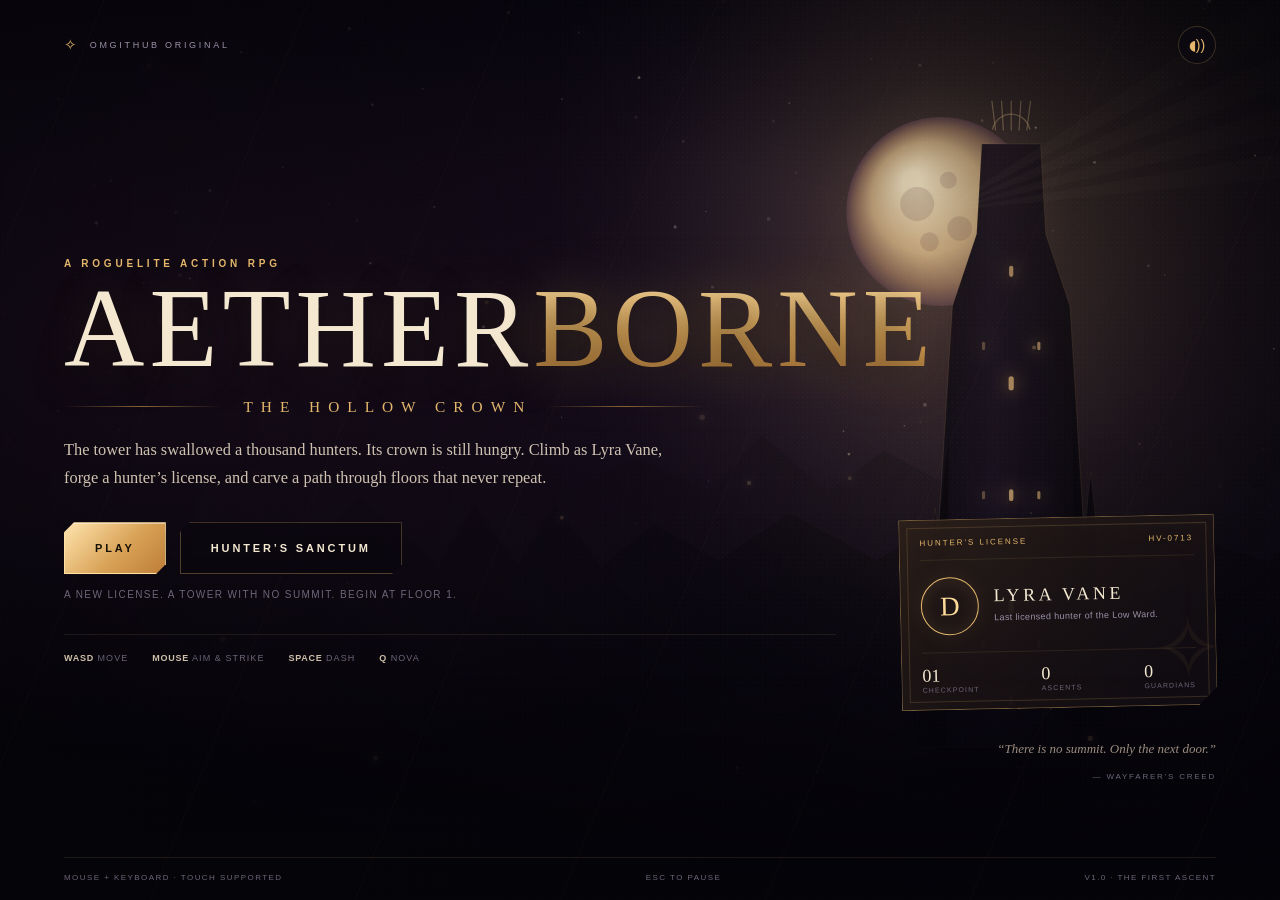
==== commit 641edfe8: "Save source and v2 conversation for issue #11 Run: 41810188313 Generation: 41810188313-1793788285729" ====
--- a/index.html
+++ b/index.html
@@ -7,6 +7,7 @@
   <meta name="description" content="Aetherborne: The Hollow Crown — a hand-crafted roguelite action RPG about climbing a haunted fantasy tower.">
   <title>Aetherborne · The Hollow Crown</title>
   <link rel="stylesheet" href="css/style.css">
+  <link rel="icon" href="data:image/svg+xml,%3Csvg xmlns='http://www.w3.org/2000/svg' viewBox='0 0 32 32'%3E%3Crect width='32' height='32' fill='%2307060b'/%3E%3Cpath d='M16 5l2.6 8.4L27 16l-8.4 2.6L16 27l-2.6-8.4L5 16l8.4-2.6z' fill='%23ffdb99'/%3E%3C/svg%3E">
 </head>
 <body>
   <div id="game-root">
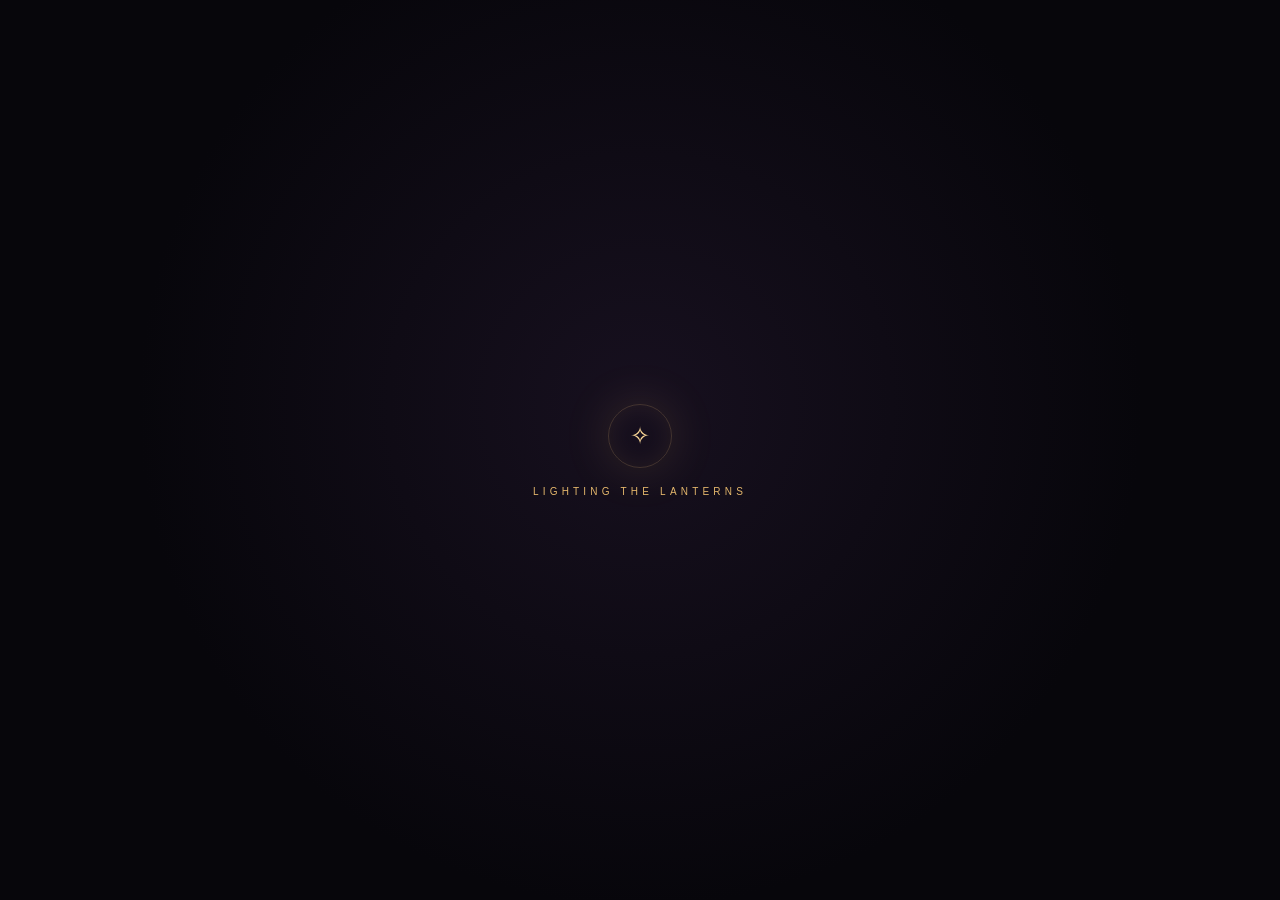
==== commit c0aa4294: "Save source and v2 conversation for issue #1 Run: 41737013689 Generation: 41737013689-1793837504445" ====
--- a/index.html
+++ b/index.html
@@ -7,7 +7,6 @@
   <meta name="description" content="Aetherborne: The Hollow Crown — a hand-crafted roguelite action RPG about climbing a haunted fantasy tower.">
   <title>Aetherborne · The Hollow Crown</title>
   <link rel="stylesheet" href="css/style.css">
-  <link rel="icon" href="data:image/svg+xml,%3Csvg xmlns='http://www.w3.org/2000/svg' viewBox='0 0 32 32'%3E%3Crect width='32' height='32' fill='%2307060b'/%3E%3Cpath d='M16 5l2.6 8.4L27 16l-8.4 2.6L16 27l-2.6-8.4L5 16l8.4-2.6z' fill='%23ffdb99'/%3E%3C/svg%3E">
 </head>
 <body>
   <div id="game-root">
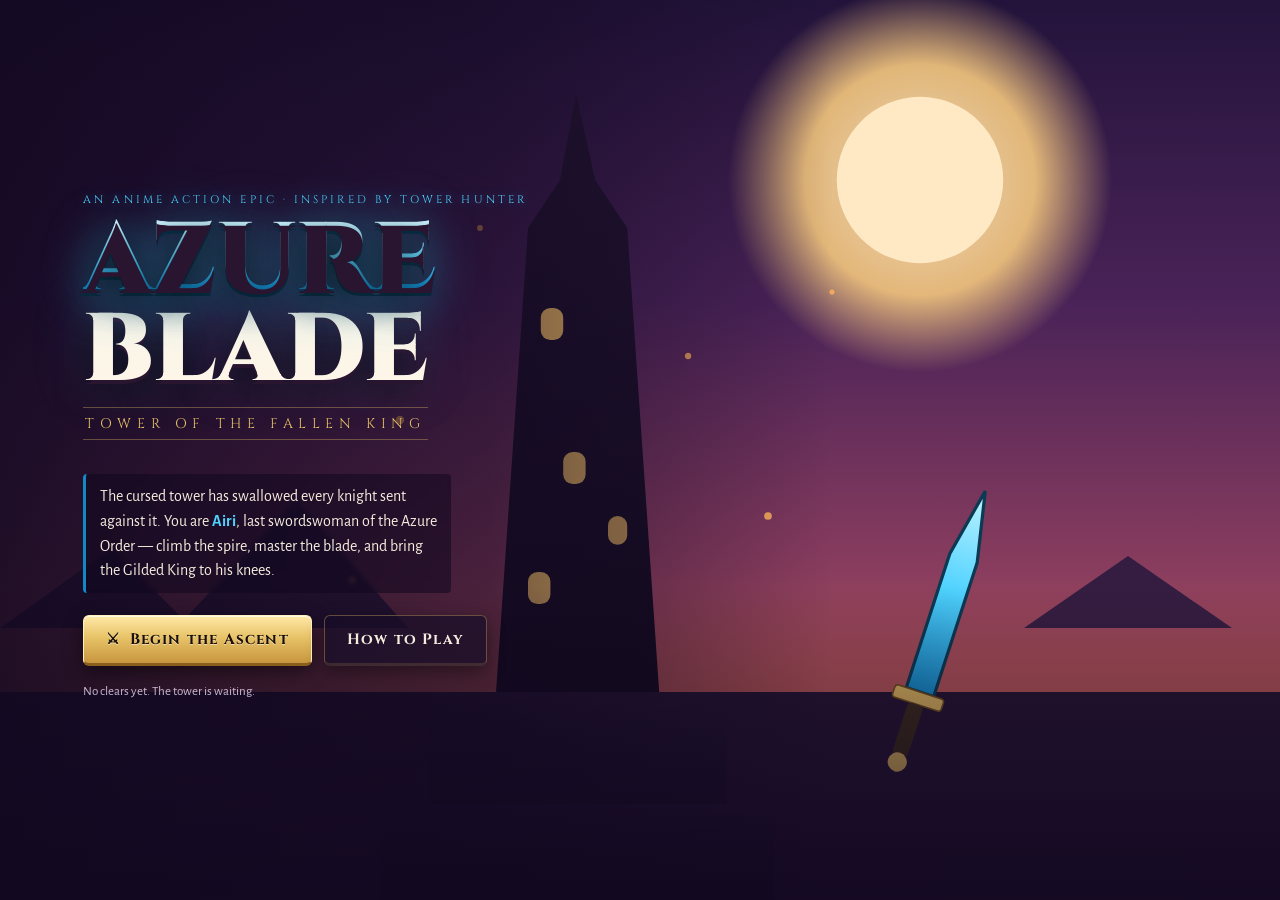
==== commit 816bd58b: "Build Azure Blade — Tower of the Fallen King, a complete 2D action game Side-scrolling action game i" ====
--- a/index.html
+++ b/index.html
@@ -1,267 +1,189 @@
 <!DOCTYPE html>
 <html lang="en">
 <head>
-  <meta charset="utf-8">
-  <meta name="viewport" content="width=device-width, initial-scale=1, viewport-fit=cover, user-scalable=no">
-  <meta name="theme-color" content="#08070c">
-  <meta name="description" content="Aetherborne: The Hollow Crown — a hand-crafted roguelite action RPG about climbing a haunted fantasy tower.">
-  <title>Aetherborne · The Hollow Crown</title>
-  <link rel="stylesheet" href="css/style.css">
+<meta charset="UTF-8" />
+<meta name="viewport" content="width=device-width, initial-scale=1.0, maximum-scale=1.0, user-scalable=no, viewport-fit=cover" />
+<meta name="theme-color" content="#150a24" />
+<meta name="apple-mobile-web-app-capable" content="yes" />
+<meta name="mobile-web-app-capable" content="yes" />
+<meta name="apple-mobile-web-app-status-bar-style" content="black-translucent" />
+<title>Azure Blade — Tower of the Fallen King</title>
+<meta name="description" content="A 2D side-scrolling action game inspired by Tower Hunter: Erza's Trial. Play as Airi, an azure-blade swordswoman, climb the cursed tower of the Fallen King, and slay Ghalus the Gilded Knight." />
+<link rel="icon" href="data:image/svg+xml,<svg xmlns='http://www.w3.org/2000/svg' viewBox='0 0 100 100'><text y='.9em' font-size='88'>🗡️</text></svg>" />
+<link rel="preconnect" href="https://fonts.googleapis.com" />
+<link rel="preconnect" href="https://fonts.gstatic.com" crossorigin />
+<link href="https://fonts.googleapis.com/css2?family=Cinzel:wght@500;700;900&family=Alegreya+Sans:wght@400;500;700&display=swap" rel="stylesheet" />
+<link rel="stylesheet" href="css/style.css" />
 </head>
 <body>
-  <div id="game-root">
-    <canvas id="game-canvas" aria-label="Aetherborne game area"></canvas>
-    <div id="world-fx" aria-hidden="true">
-      <div id="vignette"></div>
-      <div id="damage-flash"></div>
+
+<!-- ══════════ GAME CANVAS ══════════ -->
+<div id="stage">
+  <canvas id="game" aria-label="Azure Blade gameplay canvas"></canvas>
+
+  <!-- Touch controls (shown on touch devices only) -->
+  <div id="touch" aria-hidden="true">
+    <div class="tstick" id="t-leftzone">
+      <button class="tbtn tbtn-move" id="t-left"  aria-label="Move left">◀</button>
+      <button class="tbtn tbtn-move" id="t-right" aria-label="Move right">▶</button>
+    </div>
+    <div class="tactions">
+      <button class="tbtn tbtn-small" id="t-dash" aria-label="Dash">DASH</button>
+      <button class="tbtn tbtn-small" id="t-roll" aria-label="Dodge roll">ROLL</button>
+      <button class="tbtn tbtn-mid"   id="t-heavy" aria-label="Heavy attack">HVY</button>
+      <button class="tbtn tbtn-big"   id="t-atk"  aria-label="Light attack">ATK</button>
+      <button class="tbtn tbtn-big"   id="t-jump" aria-label="Jump">JUMP</button>
+    </div>
+  </div>
+
+  <!-- Pause button (always available in-game) -->
+  <button id="pauseBtn" aria-label="Pause game" title="Pause (Esc)">
+    <svg viewBox="0 0 24 24" width="18" height="18" aria-hidden="true"><path fill="currentColor" d="M7 5h4v14H7zM13 5h4v14h-4z"/></svg>
+  </button>
+</div>
+
+<!-- ══════════ TITLE SCREEN ══════════ -->
+<div id="titleScreen" class="overlay" role="dialog" aria-label="Azure Blade title screen">
+  <div class="title-art" aria-hidden="true">
+    <svg viewBox="0 0 800 600" preserveAspectRatio="xMidYMax slice" xmlns="http://www.w3.org/2000/svg">
+      <defs>
+        <linearGradient id="sky" x1="0" y1="0" x2="0" y2="1">
+          <stop offset="0" stop-color="#1b1035"/><stop offset=".38" stop-color="#4a2358"/>
+          <stop offset=".66" stop-color="#8a3d5e"/><stop offset=".85" stop-color="#c65f4e"/>
+          <stop offset="1" stop-color="#f2a35e"/>
+        </linearGradient>
+        <linearGradient id="tower" x1="0" y1="0" x2="0" y2="1">
+          <stop offset="0" stop-color="#241533"/><stop offset="1" stop-color="#120a1e"/>
+        </linearGradient>
+        <radialGradient id="moon" cx=".5" cy=".5" r=".5">
+          <stop offset="0" stop-color="#ffe9c4"/><stop offset=".6" stop-color="#f5c87e"/><stop offset="1" stop-color="#f5c87e" stop-opacity="0"/>
+        </radialGradient>
+        <linearGradient id="blade" x1="0" y1="0" x2="0" y2="1">
+          <stop offset="0" stop-color="#bff3ff"/><stop offset=".5" stop-color="#4fd2ff"/><stop offset="1" stop-color="#1288c4"/>
+        </linearGradient>
+      </defs>
+      <rect width="800" height="600" fill="url(#sky)"/>
+      <circle cx="575" cy="150" r="120" fill="url(#moon)" opacity=".9"/>
+      <circle cx="575" cy="150" r="52" fill="#ffe9c4"/>
+      <!-- distant silhouettes -->
+      <path fill="#2c1a3f" opacity=".9" d="M0 430 L70 380 L120 430 Z M110 430 L185 350 L255 430 Z M640 430 L705 385 L770 430 Z"/>
+      <path fill="#241430" d="M0 470 H800 V600 H0 Z"/>
+      <!-- the great tower -->
+      <g fill="url(#tower)">
+        <path d="M310 470 L330 180 L350 150 L360 96 L372 150 L392 180 L412 470 Z"/>
+        <rect x="268" y="470" width="186" height="130"/>
+        <rect x="238" y="540" width="246" height="60"/>
+      </g>
+      <!-- glowing windows -->
+      <g fill="#ffca6a">
+        <rect x="338" y="230" width="14" height="20" rx="6" opacity=".95"/>
+        <rect x="352" y="320" width="14" height="20" rx="6" opacity=".8"/>
+        <rect x="330" y="395" width="14" height="20" rx="6" opacity=".9"/>
+        <rect x="380" y="360" width="12" height="18" rx="6" opacity=".7"/>
+      </g>
+      <!-- floating embers -->
+      <g fill="#ffb35c">
+        <circle cx="250" cy="300" r="2.6" opacity=".9"/><circle cx="430" cy="260" r="2" opacity=".8"/>
+        <circle cx="300" cy="180" r="1.8" opacity=".7"/><circle cx="480" cy="360" r="2.4" opacity=".9"/>
+        <circle cx="220" cy="400" r="2" opacity=".6"/><circle cx="520" cy="220" r="1.6" opacity=".8"/>
+      </g>
+      <!-- azure blade planted in the rock -->
+      <g transform="translate(575 470) rotate(18)">
+        <path d="M0 -132 L9 -88 L9 0 L-9 0 L-9 -88 Z" fill="url(#blade)" stroke="#0b3a52" stroke-width="2"/>
+        <rect x="-16" y="0" width="32" height="8" rx="2" fill="#d8b25c" stroke="#6b4d1a"/>
+        <rect x="-5" y="8" width="10" height="34" rx="3" fill="#3a2a1a"/>
+        <circle cx="0" cy="46" r="6" fill="#d8b25c"/>
+      </g>
+    </svg>
+  </div>
+
+  <div class="title-content">
+    <p class="kicker">An anime action epic · inspired by Tower Hunter</p>
+    <h1 class="logo"><span>AZURE</span> BLADE</h1>
+    <p class="tagline">Tower of the Fallen King</p>
+    <p class="story">The cursed tower has swallowed every knight sent against it. You are <strong>Airi</strong>, last swordswoman of the Azure Order — climb the spire, master the blade, and bring the Gilded King to his knees.</p>
+
+    <div class="title-buttons">
+      <button id="startBtn" class="btn btn-primary">⚔&ensp;Begin the Ascent</button>
+      <button id="howToBtn" class="btn btn-ghost">How to Play</button>
     </div>
 
-    <div id="hud" class="hidden" aria-live="polite">
-      <div class="hud-top">
-        <div class="hunter-hud">
-          <div class="rank-seal" id="hud-rank">D</div>
-          <div class="hunter-vitals">
-            <div class="hunter-line">
-              <span class="hunter-name" id="hud-hunter-name">Lyra Vane</span>
-              <span class="hunter-tag">HUNTER LICENSE</span>
-            </div>
-            <div class="bar hp-bar" title="Health">
-              <div class="bar-fill" id="hp-fill"></div>
-              <div class="bar-chips" id="hp-chips"></div>
-              <span class="bar-text" id="hp-text">100 / 100</span>
-            </div>
-            <div class="bar aether-bar" title="Aether">
-              <div class="bar-fill" id="aether-fill"></div>
-              <span class="bar-text" id="aether-text">60 / 60</span>
-            </div>
-            <div class="boon-strip" id="boon-strip"></div>
-          </div>
-        </div>
+    <div id="bestLine" class="best-line" aria-live="polite"></div>
+    <p class="hint-landscape">↻ Best played in landscape on phones</p>
+  </div>
+</div>
 
-        <div class="floor-hud">
-          <div class="floor-kicker">ASCENSION</div>
-          <div class="floor-number" id="floor-number">FLOOR 01</div>
-          <div class="floor-theme" id="floor-theme">The Cinder Vaults</div>
-          <div class="seal-track"><div class="seal-fill" id="seal-fill"></div></div>
-          <div class="seal-text" id="seal-text">SEAL 0 / 3</div>
-        </div>
+<!-- ══════════ HOW TO PLAY ══════════ -->
+<div id="howToScreen" class="overlay hidden" role="dialog" aria-label="How to play">
+  <div class="panel">
+    <h2>How to Play</h2>
+    <div class="howto-grid">
+      <div><h3>Move &amp; Climb</h3>
+        <ul><li><kbd>A</kbd>/<kbd>D</kbd> or <kbd>←</kbd><kbd>→</kbd> — run</li>
+          <li><kbd>Space</kbd> / <kbd>W</kbd> / <kbd>↑</kbd> — jump</li>
+          <li>Jump again mid-air — <strong>double jump</strong></li>
+          <li><kbd>↓</kbd> — <strong>dodge roll</strong> (invincible while rolling)</li>
+          <li><kbd>Shift</kbd> / <kbd>C</kbd> — <strong>dash</strong></li>
+          <li>Hold toward a wall in mid-air, then jump — <strong>wall jump</strong></li>
+        </ul></div>
+      <div><h3>Strike</h3>
+        <ul><li><kbd>J</kbd> / <kbd>Z</kbd> — light attack (chain a 3-hit combo)</li>
+          <li><kbd>K</kbd> / <kbd>X</kbd> — heavy attack (huge knockback)</li>
+          <li>Attacks work in the air too</li>
+          <li><kbd>Esc</kbd> / <kbd>P</kbd> — pause · <kbd>M</kbd> — mute</li>
+        </ul></div>
+      <div><h3>The Tower</h3>
+        <ul><li>Follow the torchlit ledges upward — the boss waits at the summit</li>
+          <li>Brave the slimes, goblins and storm-bats; spikes and fire jets bite</li>
+          <li>Look for <em>gilded archways</em> — hidden treasure hides behind them</li>
+          <li>Braziers save your progress. Fall, and you rise again there</li>
+        </ul></div>
+    </div>
+    <button id="howToClose" class="btn btn-primary">Got it</button>
+  </div>
+</div>
 
-        <div class="hud-right">
-          <div class="shard-balance"><span class="shard-glyph">✧</span><span id="shard-count">0</span><span class="shard-label">SHARDS</span></div>
-          <div class="map-wrap">
-            <canvas id="minimap" width="164" height="128" aria-label="Floor map"></canvas>
-            <div class="map-room-name" id="map-room-name">Threshold</div>
-          </div>
-        </div>
-      </div>
-
-      <div id="boss-hud" class="boss-hud hidden">
-        <div class="boss-identity">
-          <span class="boss-kicker">GUARDIAN</span>
-          <span class="boss-name" id="boss-name">The Ashen Warden</span>
-        </div>
-        <div class="boss-bar"><div id="boss-fill"></div><div id="boss-delayed"></div></div>
-        <div class="boss-phase" id="boss-phase">PHASE I</div>
-      </div>
-
-      <div class="contract-chip" id="contract-chip">
-        <span class="contract-mark">✦</span>
-        <div>
-          <span class="contract-label">ACTIVE CONTRACT</span>
-          <span class="contract-title" id="contract-title">Cull the Hollow</span>
-        </div>
-        <span class="contract-progress" id="contract-progress">0 / 12</span>
-      </div>
-
-      <div class="toast-stack" id="toasts"></div>
-
-      <div class="interact-prompt hidden" id="interact-prompt">
-        <span class="keycap" id="interact-key">E</span>
-        <span id="interact-text">Open</span>
-      </div>
-
-      <div class="ability-bar" id="ability-bar">
-        <div class="ability" data-ability="attack"><span class="ability-icon">⚔</span><span class="ability-name">STRIKE</span><span class="ability-key">LMB</span></div>
-        <div class="ability" data-ability="dash"><span class="ability-icon">➤</span><span class="ability-name">DASH</span><span class="ability-key">SPACE</span><div class="cooldown-mask" id="dash-cd"></div></div>
-        <div class="ability" data-ability="lance"><span class="ability-icon">✦</span><span class="ability-name">LANCE</span><span class="ability-key">RMB</span><div class="cooldown-mask" id="lance-cd"></div></div>
-        <div class="ability" data-ability="nova"><span class="ability-icon">☄</span><span class="ability-name">NOVA</span><span class="ability-key">Q</span><div class="cooldown-mask" id="nova-cd"></div></div>
-        <div class="ability" data-ability="interact"><span class="ability-icon">◈</span><span class="ability-name">USE</span><span class="ability-key">E</span></div>
-      </div>
-
-      <button class="icon-button pause-button" data-action="pause" aria-label="Pause game">Ⅱ</button>
-
-      <div class="touch-controls" id="touch-controls" aria-hidden="false">
-        <div class="joystick-zone" id="joystick-zone">
-          <div class="joystick-ring"><div class="joystick-knob" id="joystick-knob"></div></div>
-          <span class="joystick-hint">MOVE</span>
-        </div>
-        <div class="touch-buttons">
-          <button class="touch-btn touch-nova" data-touch="nova" aria-label="Aether Nova">☄</button>
-          <button class="touch-btn touch-lance" data-touch="lance" aria-label="Aether Lance">✦</button>
-          <button class="touch-btn touch-dash" data-touch="dash" aria-label="Dash">➤</button>
-          <button class="touch-btn touch-attack" data-touch="attack" aria-label="Attack">⚔</button>
-          <button class="touch-btn touch-interact" data-touch="interact" aria-label="Interact">◈</button>
-        </div>
-      </div>
-    </div>
-
-    <section id="title-screen" class="screen title-screen">
-      <div class="title-grain" aria-hidden="true"></div>
-      <header class="title-topbar">
-        <div class="brand-mark"><span>✧</span> OMGITHUB ORIGINAL</div>
-        <div class="title-tools">
-          <button class="icon-button" data-action="toggle-sound" id="sound-toggle-title" aria-label="Toggle sound">◖))</button>
-        </div>
-      </header>
-
-      <div class="title-layout">
-        <div class="title-copy">
-          <p class="eyebrow">A ROGUELITE ACTION RPG</p>
-          <h1 class="game-title">AETHER<span>BORNE</span></h1>
-          <div class="title-rule"><span></span><em>THE HOLLOW CROWN</em><span></span></div>
-          <p class="title-blurb">The tower has swallowed a thousand hunters. Its crown is still hungry. Climb as Lyra Vane, forge a hunter’s license, and carve a path through floors that never repeat.</p>
-          <div class="title-actions">
-            <button class="primary-button" data-action="quickplay">Play</button>
-            <button class="secondary-button" data-action="open-hub">Hunter’s Sanctum</button>
-          </div>
-          <p class="continue-line" id="continue-line">Begin a new ascent at Floor 1.</p>
-          <div class="control-hints">
-            <span><b>WASD</b> move</span><span><b>MOUSE</b> aim &amp; strike</span><span><b>SPACE</b> dash</span><span><b>Q</b> nova</span>
-          </div>
-        </div>
-        <div class="title-scroll">
-          <div class="license-preview" id="title-license">
-            <div class="license-topline"><span>HUNTER’S LICENSE</span><span>HV-0713</span></div>
-            <div class="license-body">
-              <div class="license-seal" id="title-rank-seal">D</div>
-              <div>
-                <h2>LYRA VANE</h2>
-                <p>Last licensed hunter of the Low Ward.</p>
-              </div>
-            </div>
-            <div class="license-stats">
-              <span><b id="title-checkpoint">01</b> checkpoint</span>
-              <span><b id="title-runs">0</b> ascents</span>
-              <span><b id="title-bosses">0</b> guardians</span>
-            </div>
-            <div class="license-rune">✧</div>
-          </div>
-          <div class="title-aside">“There is no summit. Only the next door.”<span>— Wayfarer’s Creed</span></div>
-        </div>
-      </div>
-
-      <footer class="title-footer">
-        <span>MOUSE + KEYBOARD · TOUCH SUPPORTED</span>
-        <span>ESC TO PAUSE</span>
-        <span>v1.0 · THE FIRST ASCENT</span>
-      </footer>
-    </section>
-
-    <section id="hub-screen" class="screen hub-screen hidden" aria-label="Hunter's Sanctum">
-      <div class="hub-shell">
-        <header class="hub-header">
-          <div class="hub-brand">
-            <span class="brand-glyph">✧</span>
-            <div><h2>THE WAYFARER’S REST</h2><p>Sanctum above the first seal</p></div>
-          </div>
-          <div class="hub-currency"><span>✧</span><b id="hub-shards">0</b><em>AETHER SHARDS</em></div>
-          <button class="icon-button" data-action="close-hub" aria-label="Close sanctum">×</button>
-        </header>
-
-        <div class="hub-layout">
-          <aside class="hunter-card" id="hunter-card">
-            <div class="hunter-portrait">
-              <div class="portrait-moon"></div>
-              <div class="portrait-silhouette"><i></i><b></b><span></span></div>
-              <div class="portrait-rank" id="hub-rank-seal">D</div>
-            </div>
-            <div class="hunter-card-body">
-              <span class="card-kicker">LICENSED HUNTER</span>
-              <h3>Lyra Vane</h3>
-              <p id="hub-rank-title">Novice Hunter</p>
-              <div class="xp-line"><div id="hub-xp-fill"></div></div>
-              <div class="xp-labels"><span id="hub-xp-label">0 / 250 XP</span><span id="hub-rank-next">NEXT: C</span></div>
-              <div class="hunter-mini-stats">
-                <span><b id="hub-best">1</b>BEST FLOOR</span>
-                <span><b id="hub-kills">0</b>DENIZENS</span>
-                <span><b id="hub-bosses">0</b>GUARDIANS</span>
-              </div>
-            </div>
-          </aside>
-
-          <nav class="hub-nav" aria-label="Sanctum sections">
-            <button data-hub-tab="descent" class="active">Descend</button>
-            <button data-hub-tab="license">License</button>
-            <button data-hub-tab="forge">Forge</button>
-            <button data-hub-tab="contracts">Contracts</button>
-            <button data-hub-tab="codex">Field Manual</button>
-          </nav>
-
-          <main class="hub-main" id="hub-content"></main>
-        </div>
-      </div>
-    </section>
-
-    <section id="boon-screen" class="screen overlay-screen hidden" aria-label="Choose an Aether Mark">
-      <div class="boon-shell">
-        <p class="eyebrow">THE TOWER OFFERS</p>
-        <h2>Choose an Aether Mark</h2>
-        <p class="boon-sub">Marks last until death. Stack them to define this ascent.</p>
-        <div class="boon-cards" id="boon-cards"></div>
-        <p class="boon-foot">AETHER MARK <span id="boon-count-label">I</span> · CHOOSE ONE</p>
-      </div>
-    </section>
-
-    <section id="pause-screen" class="screen overlay-screen hidden" aria-label="Paused">
-      <div class="pause-shell">
-        <p class="eyebrow">THE TOWER WAITS</p>
-        <h2>Ascent Paused</h2>
-        <div class="pause-stats" id="pause-stats"></div>
-        <div class="pause-settings">
-          <button class="setting-row" data-action="toggle-sound"><span>Sound effects</span><b id="setting-sound">ON</b></button>
-          <button class="setting-row" data-action="toggle-music"><span>Ambient score</span><b id="setting-music">ON</b></button>
-          <button class="setting-row" data-action="toggle-shake"><span>Screen shake</span><b id="setting-shake">ON</b></button>
-        </div>
-        <div class="pause-actions">
-          <button class="primary-button" data-action="resume">Resume</button>
-          <button class="secondary-button" data-action="abandon">Return to Sanctum</button>
-        </div>
-        <p class="pause-note">Returning to the Sanctum banks your shards and contract progress, but ends this ascent.</p>
-      </div>
-    </section>
-
-    <section id="result-screen" class="screen overlay-screen hidden" aria-label="Run result">
-      <div class="result-shell">
-        <p class="eyebrow" id="result-kicker">THE ASCENT ENDS</p>
-        <h2 id="result-title">Fallen at Floor 3</h2>
-        <p class="result-sub" id="result-sub">The tower keeps what it kills.</p>
-        <div class="result-grid" id="result-grid"></div>
-        <div class="result-columns" id="result-columns"></div>
-        <div class="result-actions">
-          <button class="primary-button" data-action="retry">Ascend Again</button>
-          <button class="secondary-button" data-action="open-hub">Return to Sanctum</button>
-        </div>
-      </div>
-    </section>
-
-    <div id="tutorial" class="tutorial-card hidden">
-      <div class="tutorial-top"><span>FIELD NOTES</span><button data-action="dismiss-tutorial" aria-label="Dismiss">×</button></div>
-      <h3>Survive the first hall</h3>
-      <div class="tutorial-grid">
-        <div><b>WASD</b><span>Move through the hall.</span></div>
-        <div><b>LMB</b><span>Strike with your blade. Hold to combo.</span></div>
-        <div><b>SPACE</b><span>Dash through danger. Brief invulnerability.</span></div>
-        <div><b>RMB / K</b><span>Aether Lance: a piercing ranged bolt.</span></div>
-        <div><b>Q</b><span>Aether Nova: a close-range blast.</span></div>
-        <div><b>E</b><span>Open hoards, shrines, and stair gates.</span></div>
-      </div>
-    </div>
-
-    <div id="loading-screen">
-      <div class="loading-mark">✧</div>
-      <p>LIGHTING THE LANTERNS</p>
+<!-- ══════════ PAUSE ══════════ -->
+<div id="pauseScreen" class="overlay hidden" role="dialog" aria-label="Paused">
+  <div class="panel panel-narrow">
+    <h2>Paused</h2>
+    <p class="panel-sub">The tower waits for no one… except you, apparently.</p>
+    <div class="col-buttons">
+      <button id="resumeBtn" class="btn btn-primary">Resume</button>
+      <button id="restartCheckpointBtn" class="btn btn-ghost">Restart from Brazier</button>
+      <button id="quitToTitleBtn" class="btn btn-ghost">Abandon Run (Title)</button>
     </div>
   </div>
-  <script type="module" src="js/main.js"></script>
+</div>
+
+<!-- ══════════ GAME OVER ══════════ -->
+<div id="gameOverScreen" class="overlay hidden" role="dialog" aria-label="Game over">
+  <div class="panel panel-narrow">
+    <h2 class="doom">The Tower Claims You</h2>
+    <p class="panel-sub" id="gameOverDetail">Airi falls… but the Azure Order does not kneel.</p>
+    <div class="col-buttons">
+      <button id="retryBtn" class="btn btn-primary">Rise Again (from Brazier)</button>
+      <button id="gameOverTitleBtn" class="btn btn-ghost">Return to Title</button>
+    </div>
+  </div>
+</div>
+
+<!-- ══════════ VICTORY ══════════ -->
+<div id="victoryScreen" class="overlay hidden" role="dialog" aria-label="Victory">
+  <div class="panel panel-narrow">
+    <p class="kicker gold">The Gilded King is broken</p>
+    <h2 class="triumph">SUNSET OVER THE SPIRE</h2>
+    <div id="victoryStats" class="stats"></div>
+    <div class="col-buttons">
+      <button id="playAgainBtn" class="btn btn-primary">Climb Again</button>
+      <button id="victoryTitleBtn" class="btn btn-ghost">Return to Title</button>
+    </div>
+  </div>
+</div>
+
+<div id="toast" role="status" aria-live="polite"></div>
+
+<script src="js/audio.js"></script>
+<script src="js/game.js"></script>
 </body>
 </html>
--- a/css/style.css
+++ b/css/style.css
@@ -1,1212 +1,380 @@
+/* ═══════════════════════════════════════════════════════════
+   Azure Blade — Tower of the Fallen King
+   Stylesheet: dusk-lit fantasy, painted-vector look
+   ═══════════════════════════════════════════════════════════ */
+
 :root {
-  --ink: #07060b;
-  --ink-2: #0d0a13;
-  --panel: rgba(16, 12, 23, 0.92);
-  --panel-solid: #100c17;
-  --panel-2: rgba(24, 18, 33, 0.92);
-  --parchment: #f4e8d1;
-  --parchment-dim: #cec0aa;
-  --muted: #9b91a8;
-  --faint: #6e6579;
-  --gold: #e4b76c;
-  --gold-bright: #ffdb99;
-  --gold-dark: #8a6333;
-  --rose: #f17d8d;
-  --teal: #78e3c7;
-  --violet: #a996ff;
-  --danger: #ef6a72;
-  --line: rgba(228, 183, 108, 0.22);
-  --line-soft: rgba(228, 183, 108, 0.11);
-  --serif: "Palatino Linotype", "Book Antiqua", Palatino, Georgia, "Times New Roman", serif;
-  --sans: "Trebuchet MS", "Segoe UI", Tahoma, sans-serif;
-  --mono: "SFMono-Regular", Consolas, "Liberation Mono", monospace;
-  --safe-top: env(safe-area-inset-top, 0px);
-  --safe-bottom: env(safe-area-inset-bottom, 0px);
-}
-
-* { box-sizing: border-box; }
+  --ink: #f5ecdd;
+  --ink-dim: #c9b8d4;
+  --gold: #e8c368;
+  --gold-deep: #b8863b;
+  --azure: #4fd2ff;
+  --azure-deep: #1288c4;
+  --crimson: #e2503c;
+  --panel: rgba(24, 14, 40, 0.92);
+  --panel-edge: rgba(232, 195, 104, 0.35);
+  --danger: #ff6a4d;
+}
+
+* { box-sizing: border-box; -webkit-tap-highlight-color: transparent; }
 
 html, body {
   margin: 0;
+  height: 100%;
+  overflow: hidden;
+  background: #150a24;
+  color: var(--ink);
+  font-family: "Alegreya Sans", system-ui, sans-serif;
+  overscroll-behavior: none;
+}
+
+/* ── Stage & canvas ─────────────────────────────────────── */
+#stage {
+  position: fixed;
+  inset: 0;
+  overflow: hidden;
+}
+
+#game {
+  display: block;
   width: 100%;
   height: 100%;
+  background: #1b1035;
+  touch-action: none;
+}
+
+/* ── Overlays ───────────────────────────────────────────── */
+.overlay {
+  position: fixed;
+  inset: 0;
+  z-index: 20;
+  display: flex;
+  align-items: center;
+  justify-content: center;
+}
+.overlay.hidden { display: none; }
+
+/* ── Title screen ───────────────────────────────────────── */
+#titleScreen {
+  background: #150a24;
+}
+
+.title-art {
+  position: absolute;
+  inset: 0;
   overflow: hidden;
-  background: var(--ink);
-  color: var(--parchment);
-  font-family: var(--sans);
-  -webkit-tap-highlight-color: transparent;
-  overscroll-behavior: none;
-}
-
-body { touch-action: none; }
-
-button {
-  font: inherit;
-  color: inherit;
-  border: 0;
-  background: none;
-  cursor: pointer;
-}
-
-button:focus-visible {
-  outline: 1px solid var(--gold-bright);
-  outline-offset: 3px;
-}
-
-.hidden { display: none !important; }
-
-#game-root { position: fixed; inset: 0; overflow: hidden; background: #06050a; }
-
-#game-canvas {
-  position: absolute;
-  inset: 0;
+}
+.title-art svg {
   width: 100%;
   height: 100%;
+  object-fit: cover;
+}
+.title-art::after {
+  content: "";
+  position: absolute;
+  inset: 0;
+  background: linear-gradient(90deg, rgba(18,8,32,.88) 0%, rgba(18,8,32,.55) 38%, rgba(18,8,32,0) 65%),
+              linear-gradient(0deg, rgba(18,8,32,.85) 0%, rgba(18,8,32,0) 35%);
+}
+
+.title-content {
+  position: relative;
+  z-index: 1;
+  max-width: 620px;
+  padding: 24px 32px 32px;
+  align-self: center;
+  margin-right: auto;
+  margin-left: 4vw;
+}
+
+.kicker {
+  font-family: "Cinzel", serif;
+  letter-spacing: .28em;
+  text-transform: uppercase;
+  font-size: 11px;
+  color: var(--azure);
+  margin: 0 0 8px;
+  text-shadow: 0 0 12px rgba(79, 210, 255, .45);
+}
+.kicker.gold { color: var(--gold); text-shadow: 0 0 14px rgba(232, 195, 104, .5); }
+
+.logo {
+  font-family: "Cinzel", serif;
+  font-weight: 900;
+  font-size: clamp(56px, 9vw, 96px);
+  line-height: .95;
+  margin: 0;
+  color: #fdf6e8;
+  text-shadow: 0 4px 0 #2a1530, 0 10px 34px rgba(0,0,0,.65), 0 0 60px rgba(79,210,255,.25);
+}
+.logo span {
   display: block;
-  touch-action: none;
-}
-
-#world-fx { position: absolute; inset: 0; pointer-events: none; z-index: 2; }
-
-#vignette {
-  position: absolute;
-  inset: 0;
-  background:
-    radial-gradient(ellipse at 50% 48%, transparent 42%, rgba(4, 3, 8, 0.36) 78%, rgba(3, 2, 6, 0.82) 100%),
-    linear-gradient(to bottom, rgba(4, 3, 9, 0.32), transparent 18%, transparent 75%, rgba(4, 3, 9, 0.42));
-  mix-blend-mode: multiply;
-}
-
-#damage-flash {
-  position: absolute;
-  inset: 0;
-  background: radial-gradient(ellipse at center, transparent 35%, rgba(198, 24, 48, 0.7));
-  opacity: 0;
-  transition: opacity 180ms ease-out;
-}
-
-/* ============================== LOADING ============================== */
-#loading-screen {
-  position: fixed;
-  inset: 0;
-  z-index: 200;
-  display: flex;
-  flex-direction: column;
+  background: linear-gradient(180deg, #eafcff 0%, #8fe6ff 30%, #4fd2ff 52%, #1288c4 78%, #0b4a6e 100%);
+  -webkit-background-clip: text;
+  background-clip: text;
+  -webkit-text-fill-color: transparent;
+  filter: drop-shadow(0 3px 0 #07293e) drop-shadow(0 8px 22px rgba(79,210,255,.35));
+}
+
+.tagline {
+  font-family: "Cinzel", serif;
+  letter-spacing: .4em;
+  text-transform: uppercase;
+  font-size: 14px;
+  color: var(--gold);
+  margin: 10px 0 18px;
+  border-top: 1px solid var(--panel-edge);
+  border-bottom: 1px solid var(--panel-edge);
+  display: inline-block;
+  padding: 6px 2px;
+}
+
+.story {
+  font-size: 16px;
+  line-height: 1.55;
+  color: var(--ink);
+  max-width: 46ch;
+  background: rgba(18, 8, 32, .55);
+  border-left: 3px solid var(--azure-deep);
+  padding: 10px 14px;
+  border-radius: 4px;
+  backdrop-filter: blur(2px);
+}
+.story strong { color: var(--azure); }
+
+.title-buttons {
+  display: flex;
+  gap: 12px;
+  margin-top: 22px;
+  flex-wrap: wrap;
+}
+
+.btn {
+  font-family: "Cinzel", serif;
+  font-weight: 700;
+  letter-spacing: .08em;
+  font-size: 15px;
+  color: #1a0f08;
+  background: linear-gradient(180deg, #ffe9a8, #e8c368 45%, #c8963e);
+  border: 1px solid #fff2c0;
+  border-bottom: 3px solid #8a5f1d;
+  border-radius: 6px;
+  padding: 13px 22px;
+  cursor: pointer;
+  box-shadow: 0 6px 18px rgba(0,0,0,.5), inset 0 1px 0 #fffbe0;
+  transition: transform .12s ease, filter .12s ease;
+  text-shadow: 0 1px 0 rgba(255,255,255,.5);
+}
+.btn:hover { transform: translateY(-2px); filter: brightness(1.06); }
+.btn:active { transform: translateY(1px); border-bottom-width: 1px; }
+.btn:focus-visible { outline: 3px solid var(--azure); outline-offset: 2px; }
+
+.btn-ghost {
+  background: rgba(24, 14, 40, .7);
+  color: var(--ink);
+  border: 1px solid var(--panel-edge);
+  border-bottom: 3px solid rgba(232,195,104,.15);
+  box-shadow: 0 6px 18px rgba(0,0,0,.4);
+  text-shadow: none;
+}
+.btn-ghost:hover { border-color: var(--gold); color: #fff; }
+
+.best-line {
+  margin-top: 18px;
+  font-size: 13px;
+  color: var(--ink-dim);
+  min-height: 1.2em;
+  font-variant-numeric: tabular-nums;
+}
+.best-line b { color: var(--gold); }
+
+.hint-landscape {
+  display: none;
+  margin-top: 14px;
+  font-size: 12px;
+  color: var(--ink-dim);
+}
+
+/* ── Panels (howto / pause / end screens) ─────────────── */
+.panel {
+  background: var(--panel);
+  border: 1px solid var(--panel-edge);
+  border-radius: 10px;
+  padding: 28px 32px;
+  max-width: 860px;
+  width: min(92vw, 860px);
+  max-height: 88vh;
+  overflow: auto;
+  box-shadow: 0 24px 80px rgba(0,0,0,.65), inset 0 1px 0 rgba(255,255,255,.06);
+  backdrop-filter: blur(6px);
+}
+.panel-narrow { max-width: 480px; text-align: center; }
+.panel h2 {
+  font-family: "Cinzel", serif;
+  color: var(--gold);
+  margin: 0 0 12px;
+  font-size: 28px;
+  letter-spacing: .1em;
+}
+.panel-sub { color: var(--ink-dim); margin-top: -6px; }
+
+.howto-grid {
+  display: grid;
+  grid-template-columns: repeat(3, 1fr);
+  gap: 18px;
+  margin: 14px 0 20px;
+}
+.howto-grid h3 {
+  font-family: "Cinzel", serif;
+  font-size: 14px;
+  color: var(--azure);
+  border-bottom: 1px solid var(--panel-edge);
+  padding-bottom: 6px;
+  margin: 0 0 8px;
+  letter-spacing: .12em;
+  text-transform: uppercase;
+}
+.howto-grid ul { list-style: none; padding: 0; margin: 0; font-size: 13.5px; line-height: 1.5; }
+.howto-grid li { margin-bottom: 6px; color: var(--ink); }
+kbd {
+  display: inline-block;
+  min-width: 1.6em;
+  text-align: center;
+  background: #2c1c44;
+  border: 1px solid #54406e;
+  border-bottom-width: 3px;
+  border-radius: 4px;
+  padding: 0 5px;
+  font-size: 12px;
+  font-family: inherit;
+  color: #ffe9a8;
+}
+
+.col-buttons { display: flex; flex-direction: column; gap: 10px; margin-top: 14px; }
+.doom { color: var(--danger) !important; text-shadow: 0 0 24px rgba(255,80,50,.4); }
+.triumph { color: var(--gold) !important; text-shadow: 0 0 30px rgba(232,195,104,.55); font-size: 24px !important; letter-spacing: .18em !important; }
+
+.stats {
+  display: grid;
+  grid-template-columns: repeat(3, 1fr);
+  gap: 10px;
+  margin: 16px 0 6px;
+}
+.stats .stat {
+  background: rgba(255,255,255,.04);
+  border: 1px solid rgba(255,255,255,.08);
+  border-radius: 8px;
+  padding: 10px 6px;
+}
+.stats .stat b { display: block; font-size: 22px; color: var(--azure); font-variant-numeric: tabular-nums; }
+.stats .stat span { font-size: 11px; letter-spacing: .14em; text-transform: uppercase; color: var(--ink-dim); }
+.newbest { color: var(--gold); font-weight: 700; animation: pulse 1s infinite alternate; }
+@keyframes pulse { from { opacity: .7 } to { opacity: 1; text-shadow: 0 0 12px rgba(232,195,104,.8) } }
+
+/* ── Pause button ───────────────────────────────────────── */
+#pauseBtn {
+  position: absolute;
+  top: max(10px, env(safe-area-inset-top));
+  right: max(10px, env(safe-area-inset-right));
+  z-index: 10;
+  width: 42px; height: 42px;
+  border-radius: 10px;
+  border: 1px solid rgba(255,255,255,.22);
+  background: rgba(18, 8, 32, .6);
+  color: #fff;
+  cursor: pointer;
+  display: flex;
   align-items: center;
   justify-content: center;
-  gap: 18px;
-  background: radial-gradient(circle at 50% 45%, #17101f, #07060b 62%);
-  transition: opacity 500ms ease, visibility 500ms ease;
-}
-#loading-screen.done { opacity: 0; visibility: hidden; }
-#loading-screen p {
-  margin: 0;
-  font-size: 10px;
-  letter-spacing: 0.42em;
+  backdrop-filter: blur(3px);
+}
+#pauseBtn:hover { background: rgba(18, 8, 32, .85); border-color: var(--gold); }
+
+/* ── Toast ──────────────────────────────────────────────── */
+#toast {
+  position: fixed;
+  left: 50%;
+  bottom: 12vh;
+  transform: translateX(-50%) translateY(12px);
+  z-index: 15;
+  background: rgba(18, 8, 32, .85);
+  border: 1px solid var(--panel-edge);
   color: var(--gold);
-  text-transform: uppercase;
-}
-.loading-mark {
-  width: 64px;
-  height: 64px;
-  border: 1px solid var(--line);
-  border-radius: 50%;
-  display: grid;
-  place-items: center;
-  font-size: 24px;
-  color: var(--gold-bright);
-  animation: pulseGlow 2.2s ease-in-out infinite;
-  box-shadow: 0 0 50px rgba(228, 183, 108, 0.14), inset 0 0 24px rgba(228, 183, 108, 0.08);
-}
-
-@keyframes pulseGlow {
-  0%, 100% { box-shadow: 0 0 24px rgba(228, 183, 108, 0.1), inset 0 0 20px rgba(228, 183, 108, 0.05); transform: scale(1); }
-  50% { box-shadow: 0 0 64px rgba(228, 183, 108, 0.25), inset 0 0 30px rgba(228, 183, 108, 0.12); transform: scale(1.04); }
-}
-
-/* ============================== SCREENS ============================== */
-.screen {
-  position: fixed;
-  inset: 0;
-  z-index: 10;
-  display: flex;
-  flex-direction: column;
-  overflow: hidden;
-  animation: screenIn 520ms cubic-bezier(.2,.8,.2,1) both;
-}
-
-@keyframes screenIn {
-  from { opacity: 0; transform: translateY(8px); }
-  to { opacity: 1; transform: none; }
-}
-
-.eyebrow {
-  margin: 0;
-  color: var(--gold);
-  font-size: 10px;
+  font-family: "Cinzel", serif;
+  letter-spacing: .1em;
+  font-size: 13px;
+  padding: 8px 18px;
+  border-radius: 999px;
+  opacity: 0;
+  pointer-events: none;
+  transition: opacity .25s ease, transform .25s ease;
+  white-space: nowrap;
+}
+#toast.show { opacity: 1; transform: translateX(-50%) translateY(0); }
+
+/* ── Touch controls ─────────────────────────────────────── */
+#touch {
+  display: none;
+  position: absolute;
+  inset: 0;
+  z-index: 9;
+  pointer-events: none;
+  user-select: none;
+  -webkit-user-select: none;
+}
+.tstick, .tactions {
+  position: absolute;
+  bottom: max(14px, env(safe-area-inset-bottom));
+  display: flex;
+  gap: 10px;
+  pointer-events: auto;
+}
+.tstick { left: max(12px, env(safe-area-inset-left)); }
+.tactions {
+  right: max(12px, env(safe-area-inset-right));
+  align-items: flex-end;
+}
+.tbtn {
+  border-radius: 16px;
+  border: 1px solid rgba(255,255,255,.3);
+  background: rgba(24, 14, 40, .55);
+  color: #fff;
+  font-family: "Cinzel", serif;
   font-weight: 700;
-  letter-spacing: 0.38em;
-  text-transform: uppercase;
-}
-
-/* ============================== TITLE ============================== */
-.title-screen {
-  padding: calc(26px + var(--safe-top)) clamp(22px, 5vw, 78px) calc(18px + var(--safe-bottom));
-  background:
-    radial-gradient(ellipse at 18% 38%, rgba(61, 31, 58, 0.25), transparent 52%),
-    linear-gradient(90deg, rgba(5, 4, 9, 0.92) 0%, rgba(5, 4, 9, 0.56) 42%, rgba(5, 4, 9, 0.08) 72%, rgba(5, 4, 9, 0.38) 100%),
-    linear-gradient(to top, rgba(5, 4, 9, 0.92), transparent 36%);
-  justify-content: space-between;
-}
-
-.title-screen::before {
-  content: "";
-  position: absolute;
-  inset: 0;
-  background:
-    repeating-linear-gradient(112deg, transparent 0 96px, rgba(228, 183, 108, 0.018) 96px 97px, transparent 97px 190px),
-    radial-gradient(circle at 76% 20%, rgba(228, 183, 108, 0.07), transparent 36%);
-  pointer-events: none;
-}
-
-.title-grain {
-  position: absolute;
-  inset: 0;
-  opacity: 0.18;
-  pointer-events: none;
-  background-image:
-    radial-gradient(rgba(255,255,255,0.16) 0.6px, transparent 0.7px),
-    radial-gradient(rgba(255,255,255,0.1) 0.5px, transparent 0.6px);
-  background-size: 5px 5px, 9px 9px;
-  background-position: 0 0, 3px 4px;
-  mix-blend-mode: soft-light;
-}
-
-.title-topbar, .title-footer {
-  position: relative;
-  z-index: 2;
-  display: flex;
-  align-items: center;
-  justify-content: space-between;
-  gap: 20px;
-}
-
-.brand-mark {
-  font-size: 9px;
-  letter-spacing: 0.3em;
-  color: var(--muted);
-  display: flex;
-  align-items: center;
-  gap: 10px;
-}
-.brand-mark span { color: var(--gold); font-size: 15px; }
-
-.title-tools { display: flex; align-items: center; gap: 10px; }
-
-.icon-button {
-  width: 38px;
-  height: 38px;
-  display: grid;
-  place-items: center;
-  border: 1px solid var(--line);
-  border-radius: 50%;
-  background: rgba(12, 9, 18, 0.66);
-  color: var(--gold);
-  font-size: 14px;
-  transition: border-color 180ms, background 180ms, transform 180ms;
-  backdrop-filter: blur(10px);
-}
-.icon-button:hover { border-color: var(--gold); background: rgba(45, 32, 25, 0.72); transform: translateY(-1px); }
-
-.title-layout {
-  position: relative;
-  z-index: 2;
-  width: 100%;
-  display: grid;
-  grid-template-columns: minmax(0, 1.42fr) minmax(280px, 0.58fr);
-  align-items: end;
-  gap: clamp(28px, 5vw, 90px);
-  padding: clamp(20px, 6vh, 84px) 0 clamp(26px, 6vh, 74px);
-  flex: 1;
-}
-
-.title-copy { max-width: 860px; align-self: center; }
-
-.game-title {
-  margin: 14px 0 0;
-  font-family: var(--serif);
-  font-size: clamp(3.9rem, 8.7vw, 9.4rem);
-  font-weight: 400;
-  line-height: 0.82;
-  letter-spacing: 0.045em;
-  color: var(--parchment);
-  text-shadow: 0 0 50px rgba(228, 183, 108, 0.16), 0 10px 34px rgba(0, 0, 0, 0.7);
-  white-space: nowrap;
-}
-.game-title span {
-  color: transparent;
-  background: linear-gradient(180deg, #ffdfa3 5%, #dba75a 54%, #9f6a32 100%);
-  -webkit-background-clip: text;
-  background-clip: text;
-  filter: drop-shadow(0 0 28px rgba(228, 183, 108, 0.2));
-}
-
-.title-rule {
-  display: flex;
-  align-items: center;
-  gap: 15px;
-  width: min(640px, 100%);
-  margin: 24px 0 20px;
-  color: var(--gold);
-}
-.title-rule span { height: 1px; flex: 1; background: linear-gradient(90deg, transparent, var(--gold-dark), transparent); }
-.title-rule em {
-  font-family: var(--serif);
-  font-size: clamp(12px, 1.2vw, 16px);
-  font-style: normal;
-  letter-spacing: 0.52em;
-  white-space: nowrap;
-  padding-left: 0.5em;
-}
-
-.title-blurb {
-  margin: 0 0 30px;
-  max-width: 610px;
-  font-family: var(--serif);
-  font-size: clamp(15px, 1.28vw, 19px);
-  line-height: 1.72;
-  color: #cfc2b1;
-}
-
-.title-actions { display: flex; align-items: center; gap: 14px; flex-wrap: wrap; }
-
-.primary-button, .secondary-button {
-  position: relative;
-  min-height: 52px;
-  padding: 0 30px;
-  display: inline-flex;
+  letter-spacing: .05em;
+  display: flex;
   align-items: center;
   justify-content: center;
-  font-size: 11px;
-  font-weight: 700;
-  letter-spacing: 0.26em;
-  text-transform: uppercase;
-  transition: transform 180ms, box-shadow 180ms, background 180ms, border-color 180ms;
-}
-
-.primary-button {
-  color: #171006;
-  background: linear-gradient(135deg, #ffe4ae, #d7a054 58%, #be7e39);
-  border: 1px solid #ffe1a6;
-  box-shadow: 0 7px 26px rgba(201, 143, 69, 0.24), inset 0 1px rgba(255, 255, 255, 0.44);
-  clip-path: polygon(10px 0, 100% 0, 100% calc(100% - 10px), calc(100% - 10px) 100%, 0 100%, 0 10px);
-}
-.primary-button:hover { transform: translateY(-2px); box-shadow: 0 12px 40px rgba(236, 178, 92, 0.34), inset 0 1px rgba(255,255,255,0.55); }
-.primary-button:active { transform: translateY(0); }
-
-.secondary-button {
-  color: var(--parchment);
-  border: 1px solid rgba(228, 183, 108, 0.32);
-  background: rgba(10, 8, 15, 0.46);
-  backdrop-filter: blur(8px);
-  clip-path: polygon(10px 0, 100% 0, 100% calc(100% - 10px), calc(100% - 10px) 100%, 0 100%, 0 10px);
-}
-.secondary-button:hover { border-color: var(--gold); background: rgba(61, 43, 28, 0.5); transform: translateY(-2px); }
-
-.continue-line {
-  margin: 15px 0 0;
-  color: var(--faint);
-  font-size: 10px;
-  letter-spacing: 0.14em;
-  text-transform: uppercase;
-}
-
-.control-hints {
-  display: flex;
-  gap: 18px 24px;
-  flex-wrap: wrap;
-  margin-top: 34px;
-  padding-top: 18px;
-  border-top: 1px solid var(--line-soft);
-  color: var(--faint);
-  font-size: 9px;
-  letter-spacing: 0.12em;
-  text-transform: uppercase;
-}
-.control-hints b { color: var(--parchment-dim); font-weight: 600; letter-spacing: 0.08em; }
-
-.title-scroll { display: flex; flex-direction: column; align-items: flex-end; gap: 30px; padding-bottom: 20px; }
-
-.license-preview {
-  position: relative;
-  width: min(360px, 100%);
-  padding: 18px 20px 16px;
-  border: 1px solid rgba(228, 183, 108, 0.42);
-  background:
-    linear-gradient(140deg, rgba(39, 28, 23, 0.88), rgba(13, 10, 18, 0.92)),
-    radial-gradient(circle at 20% 12%, rgba(255, 214, 147, 0.13), transparent 45%);
-  box-shadow: 0 26px 60px rgba(0, 0, 0, 0.44), inset 0 0 50px rgba(228, 183, 108, 0.035);
-  transform: rotate(-1.2deg);
-  clip-path: polygon(0 0, 100% 0, 100% calc(100% - 18px), calc(100% - 18px) 100%, 0 100%);
-  overflow: hidden;
-}
-.license-preview::after {
-  content: "";
-  position: absolute;
-  inset: 7px;
-  border: 1px solid rgba(228, 183, 108, 0.18);
-  pointer-events: none;
-}
-.license-topline {
-  display: flex;
-  justify-content: space-between;
-  font-size: 8px;
-  letter-spacing: 0.24em;
-  color: var(--gold);
-  padding-bottom: 12px;
-  border-bottom: 1px solid var(--line-soft);
-}
-.license-body { display: flex; align-items: center; gap: 15px; margin: 17px 0; position: relative; z-index: 1; }
-.license-seal {
-  width: 58px;
-  height: 58px;
-  flex: none;
-  display: grid;
-  place-items: center;
-  border: 1px solid var(--gold);
-  border-radius: 50%;
-  font-family: var(--serif);
-  font-size: 27px;
-  color: var(--gold-bright);
-  box-shadow: inset 0 0 18px rgba(228, 183, 108, 0.11), 0 0 24px rgba(228, 183, 108, 0.08);
-}
-.license-body h2 { margin: 0; font-family: var(--serif); font-weight: 400; letter-spacing: 0.2em; font-size: 18px; }
-.license-body p { margin: 5px 0 0; color: var(--muted); font-size: 9px; line-height: 1.5; letter-spacing: 0.04em; }
-.license-stats { display: flex; justify-content: space-between; gap: 8px; border-top: 1px solid var(--line-soft); padding-top: 12px; position: relative; z-index: 1; }
-.license-stats span { display: flex; flex-direction: column; color: var(--faint); font-size: 7px; letter-spacing: 0.16em; text-transform: uppercase; }
-.license-stats b { color: var(--parchment); font-family: var(--serif); font-size: 18px; font-weight: 400; letter-spacing: 0; }
-.license-rune {
-  position: absolute;
-  right: -10px;
-  bottom: 4px;
-  font-size: 88px;
-  color: rgba(228, 183, 108, 0.055);
-  pointer-events: none;
-}
-
-.title-aside {
-  max-width: 310px;
-  text-align: right;
-  font-family: var(--serif);
-  font-size: 13px;
-  font-style: italic;
-  line-height: 1.65;
-  color: #9c8d81;
-}
-.title-aside span { display: block; margin-top: 10px; font-family: var(--sans); font-style: normal; font-size: 8px; letter-spacing: 0.22em; text-transform: uppercase; color: var(--faint); }
-
-.title-footer {
-  padding-top: 15px;
-  border-top: 1px solid var(--line-soft);
-  color: var(--faint);
-  font-size: 8px;
-  letter-spacing: 0.18em;
-  text-transform: uppercase;
-}
-
-/* ============================== HUD ============================== */
-#hud { position: absolute; inset: 0; z-index: 5; pointer-events: none; padding: calc(16px + var(--safe-top)) 20px calc(14px + var(--safe-bottom)); }
-#hud button { pointer-events: auto; }
-
-.hud-top {
-  display: grid;
-  grid-template-columns: minmax(280px, 1fr) auto minmax(210px, 1fr);
-  gap: 20px;
-  align-items: start;
-}
-
-.hunter-hud {
-  display: flex;
-  gap: 11px;
-  align-items: center;
-  width: min(370px, 100%);
-  padding: 10px 13px 11px;
-  background: linear-gradient(120deg, rgba(11, 8, 17, 0.9), rgba(20, 14, 27, 0.72));
-  border-left: 1px solid rgba(228, 183, 108, 0.48);
-  border-top: 1px solid var(--line-soft);
-  border-bottom: 1px solid var(--line-soft);
-  backdrop-filter: blur(9px);
-  clip-path: polygon(0 0, 100% 0, 100% calc(100% - 10px), calc(100% - 10px) 100%, 0 100%);
-}
-
-.rank-seal {
-  flex: none;
-  width: 48px;
-  height: 48px;
-  border: 1px solid var(--gold);
-  border-radius: 50%;
-  display: grid;
-  place-items: center;
-  font-family: var(--serif);
-  font-size: 22px;
-  color: var(--gold-bright);
-  background: radial-gradient(circle, rgba(228, 183, 108, 0.12), transparent 70%);
-  box-shadow: inset 0 0 14px rgba(228, 183, 108, 0.09);
-}
-
-.hunter-vitals { flex: 1; min-width: 0; }
-.hunter-line { display: flex; align-items: baseline; justify-content: space-between; gap: 8px; margin-bottom: 6px; }
-.hunter-name { font-family: var(--serif); font-size: 13px; letter-spacing: 0.14em; text-transform: uppercase; }
-.hunter-tag { font-size: 7px; color: var(--faint); letter-spacing: 0.2em; }
-
-.bar { position: relative; height: 13px; margin-bottom: 5px; background: rgba(0, 0, 0, 0.56); overflow: hidden; border: 1px solid rgba(255, 255, 255, 0.05); }
-.bar-fill { position: absolute; inset: 0; width: 100%; transform-origin: left center; transition: transform 160ms ease-out; }
-.hp-bar .bar-fill { background: linear-gradient(90deg, #9e3947, #df5968 55%, #f58983); box-shadow: 0 0 12px rgba(239, 100, 114, 0.24); }
-.aether-bar { height: 7px; }
-.aether-bar .bar-fill { background: linear-gradient(90deg, #3e6fa7, #60a9e5 58%, #a9d9ff); box-shadow: 0 0 10px rgba(96, 169, 229, 0.2); }
-.bar-text { position: absolute; right: 5px; top: 50%; transform: translateY(-50%); font-family: var(--mono); font-size: 7px; color: rgba(255, 255, 255, 0.7); text-shadow: 0 1px 2px #000; letter-spacing: 0.02em; }
-.bar-chips { position: absolute; inset: 0; display: flex; }
-.bar-chips i { flex: 1; border-right: 1px solid rgba(0,0,0,0.3); }
-.boon-strip { display: flex; gap: 3px; margin-top: 5px; min-height: 12px; flex-wrap: wrap; }
-.boon-pip {
-  width: 19px;
-  height: 15px;
-  display: inline-grid;
-  place-items: center;
-  border: 1px solid rgba(228, 183, 108, 0.22);
-  background: rgba(228, 183, 108, 0.08);
-  color: var(--gold-bright);
-  font-size: 8px;
-  position: relative;
-}
-.boon-pip b { position: absolute; right: -2px; bottom: -3px; font-size: 6px; color: var(--parchment); }
-
-.floor-hud { text-align: center; min-width: 150px; padding-top: 2px; }
-.floor-kicker { font-size: 7px; letter-spacing: 0.34em; color: var(--faint); }
-.floor-number { font-family: var(--serif); font-size: 21px; letter-spacing: 0.16em; color: var(--parchment); margin-top: 2px; text-shadow: 0 2px 18px rgba(0, 0, 0, 0.8); }
-.floor-theme { font-size: 8px; letter-spacing: 0.17em; text-transform: uppercase; color: var(--gold); margin: 2px 0 6px; }
-.seal-track { width: 100%; height: 2px; background: rgba(255, 255, 255, 0.09); overflow: hidden; }
-.seal-fill { height: 100%; width: 0%; background: linear-gradient(90deg, var(--gold-dark), var(--gold-bright)); transition: width 300ms ease; }
-.seal-text { margin-top: 4px; font-size: 6px; letter-spacing: 0.22em; color: var(--faint); }
-
-.hud-right { display: flex; flex-direction: column; align-items: flex-end; gap: 7px; }
-.shard-balance { display: flex; align-items: center; gap: 5px; padding: 5px 10px; border: 1px solid var(--line-soft); background: rgba(10, 8, 15, 0.72); backdrop-filter: blur(8px); }
-.shard-glyph { color: var(--gold-bright); font-size: 13px; text-shadow: 0 0 12px rgba(255, 219, 153, 0.5); }
-.shard-balance #shard-count { font-family: var(--mono); font-size: 12px; color: var(--gold-bright); }
-.shard-label { font-size: 6px; letter-spacing: 0.2em; color: var(--faint); margin-left: 2px; }
-
-.map-wrap { position: relative; padding: 5px; border: 1px solid var(--line-soft); background: rgba(8, 6, 13, 0.74); backdrop-filter: blur(8px); }
-#minimap { display: block; width: 150px; height: 112px; opacity: 0.9; }
-.map-room-name { position: absolute; left: 6px; right: 6px; bottom: 5px; font-size: 6px; letter-spacing: 0.16em; text-transform: uppercase; color: var(--parchment-dim); text-align: center; background: linear-gradient(90deg, transparent, rgba(0, 0, 0, 0.65), transparent); padding: 2px 0; }
-
-.boss-hud {
-  position: absolute;
-  top: calc(96px + var(--safe-top));
-  left: 50%;
-  transform: translateX(-50%);
-  width: min(620px, 62vw);
-  text-align: center;
-}
-.boss-identity { display: flex; align-items: baseline; justify-content: center; gap: 12px; margin-bottom: 4px; }
-.boss-kicker { font-size: 7px; letter-spacing: 0.3em; color: var(--rose); }
-.boss-name { font-family: var(--serif); font-size: 17px; letter-spacing: 0.16em; text-transform: uppercase; color: #fff0e6; text-shadow: 0 2px 20px rgba(0, 0, 0, 0.8); }
-.boss-bar { position: relative; height: 8px; background: rgba(0, 0, 0, 0.72); border: 1px solid rgba(241, 125, 141, 0.28); overflow: hidden; }
-#boss-fill { position: absolute; inset: 0; width: 100%; transform-origin: left; background: linear-gradient(90deg, #7a1b2b, #e34e63 65%, #ff9a8c); box-shadow: 0 0 20px rgba(241, 94, 110, 0.4); }
-#boss-delayed { position: absolute; inset: 0; width: 100%; transform-origin: left; background: rgba(255, 225, 184, 0.32); transition: transform 700ms ease 180ms; }
-.boss-phase { margin-top: 3px; font-size: 6px; letter-spacing: 0.26em; color: var(--gold); }
-
-.contract-chip {
-  position: absolute;
-  top: calc(210px + var(--safe-top));
-  left: 20px;
-  width: 236px;
-  display: flex;
-  align-items: center;
-  gap: 9px;
-  padding: 8px 10px;
-  background: rgba(9, 7, 14, 0.68);
-  border-left: 1px solid rgba(228, 183, 108, 0.32);
-  backdrop-filter: blur(7px);
-  opacity: 0.8;
-}
-.contract-mark { color: var(--gold); font-size: 13px; }
-.contract-chip > div { display: flex; flex-direction: column; flex: 1; min-width: 0; }
-.contract-label { font-size: 6px; letter-spacing: 0.2em; color: var(--faint); }
-.contract-title { color: var(--parchment-dim); font-family: var(--serif); font-size: 11px; letter-spacing: 0.04em; white-space: nowrap; overflow: hidden; text-overflow: ellipsis; }
-.contract-progress { font-family: var(--mono); font-size: 8px; color: var(--gold); white-space: nowrap; }
-
-.toast-stack { position: absolute; top: calc(105px + var(--safe-top)); right: 20px; display: flex; flex-direction: column; gap: 7px; align-items: flex-end; width: min(320px, 70vw); }
-.toast {
-  padding: 8px 12px;
-  background: linear-gradient(100deg, rgba(15, 11, 21, 0.94), rgba(32, 23, 30, 0.82));
-  border-left: 2px solid var(--gold);
-  color: var(--parchment-dim);
-  font-size: 9px;
-  letter-spacing: 0.07em;
-  box-shadow: 0 8px 26px rgba(0, 0, 0, 0.3);
-  animation: toastIn 260ms ease both, toastOut 350ms ease 2.6s both;
-}
-.toast b { color: var(--gold-bright); }
-.toast.rank { border-left-color: var(--teal); }
-.toast.danger { border-left-color: var(--rose); }
-@keyframes toastIn { from { opacity: 0; transform: translateX(18px); } to { opacity: 1; transform: none; } }
-@keyframes toastOut { to { opacity: 0; transform: translateY(-8px); } }
-
-.interact-prompt {
-  position: absolute;
-  left: 50%;
-  bottom: calc(116px + var(--safe-bottom));
-  transform: translateX(-50%);
-  display: flex;
-  align-items: center;
-  gap: 9px;
-  padding: 8px 14px;
-  background: rgba(8, 6, 13, 0.84);
-  border: 1px solid var(--line);
-  font-size: 9px;
-  letter-spacing: 0.16em;
-  text-transform: uppercase;
-  color: var(--parchment);
-  backdrop-filter: blur(8px);
-  animation: promptPulse 1.6s ease-in-out infinite;
-}
-.keycap { display: grid; place-items: center; min-width: 22px; height: 22px; border: 1px solid var(--gold); color: var(--gold-bright); font-family: var(--mono); font-size: 10px; }
-@keyframes promptPulse { 0%,100% { box-shadow: 0 0 0 rgba(228,183,108,0); } 50% { box-shadow: 0 0 24px rgba(228,183,108,0.12); } }
-
-.ability-bar {
-  position: absolute;
-  left: 50%;
-  bottom: calc(20px + var(--safe-bottom));
-  transform: translateX(-50%);
-  display: flex;
-  align-items: stretch;
-  gap: 5px;
-  padding: 5px;
-  background: rgba(8, 6, 13, 0.62);
-  border: 1px solid rgba(228, 183, 108, 0.12);
-  backdrop-filter: blur(10px);
-}
-.ability {
-  position: relative;
-  width: 66px;
-  height: 48px;
-  display: flex;
-  flex-direction: column;
-  align-items: center;
-  justify-content: center;
-  gap: 1px;
-  background: linear-gradient(160deg, rgba(35, 26, 40, 0.72), rgba(10, 8, 15, 0.8));
-  border: 1px solid rgba(255, 255, 255, 0.06);
-  overflow: hidden;
-}
-.ability-icon { font-size: 15px; color: var(--gold-bright); }
-.ability-name { font-size: 6px; letter-spacing: 0.18em; color: var(--parchment-dim); }
-.ability-key { position: absolute; top: 2px; right: 4px; font-family: var(--mono); font-size: 5px; color: var(--faint); }
-.cooldown-mask { position: absolute; inset: 0; background: rgba(4, 3, 8, 0.74); transform-origin: bottom; transform: scaleY(0); pointer-events: none; }
-.ability.flash { animation: abilityFlash 260ms ease; }
-@keyframes abilityFlash { 0% { border-color: var(--gold); box-shadow: inset 0 0 20px rgba(228,183,108,0.3); } 100% { border-color: rgba(255,255,255,0.06); } }
-
-.pause-button { position: absolute; top: calc(18px + var(--safe-top)); right: 20px; z-index: 9; width: 34px; height: 34px; font-size: 11px; }
-#hud .pause-button { display: none; }
-
-.touch-controls { display: none; }
-
-/* ============================== HUB ============================== */
-.hub-screen {
-  background:
-    radial-gradient(ellipse at 30% 15%, rgba(65, 39, 64, 0.27), transparent 48%),
-    linear-gradient(115deg, rgba(5, 4, 9, 0.92), rgba(7, 5, 12, 0.72) 55%, rgba(5, 4, 9, 0.9));
-  padding: calc(18px + var(--safe-top)) clamp(14px, 3vw, 42px) calc(16px + var(--safe-bottom));
-}
-
-.hub-shell {
-  width: min(1360px, 100%);
-  height: 100%;
-  margin: 0 auto;
-  display: flex;
-  flex-direction: column;
-  gap: 16px;
-}
-
-.hub-header { display: flex; align-items: center; justify-content: space-between; gap: 18px; flex: none; padding-bottom: 13px; border-bottom: 1px solid var(--line-soft); }
-.hub-brand { display: flex; align-items: center; gap: 13px; }
-.brand-glyph { font-size: 26px; color: var(--gold); text-shadow: 0 0 22px rgba(228, 183, 108, 0.3); }
-.hub-brand h2 { margin: 0; font-family: var(--serif); font-weight: 400; font-size: clamp(16px, 1.8vw, 22px); letter-spacing: 0.18em; }
-.hub-brand p { margin: 3px 0 0; font-size: 8px; letter-spacing: 0.16em; text-transform: uppercase; color: var(--faint); }
-.hub-currency { display: flex; align-items: baseline; gap: 8px; margin-left: auto; color: var(--gold-bright); }
-.hub-currency span { font-size: 17px; }
-.hub-currency b { font-family: var(--mono); font-size: 19px; font-weight: 400; }
-.hub-currency em { font-size: 7px; font-style: normal; letter-spacing: 0.2em; color: var(--faint); }
-
-.hub-layout {
-  display: grid;
-  grid-template-columns: 280px 150px minmax(0, 1fr);
-  gap: clamp(14px, 2vw, 26px);
-  min-height: 0;
-  flex: 1;
-}
-
-.hunter-card {
-  align-self: start;
-  border: 1px solid var(--line-soft);
-  background: linear-gradient(170deg, rgba(27, 19, 32, 0.88), rgba(9, 7, 14, 0.92));
-  box-shadow: 0 20px 44px rgba(0, 0, 0, 0.24);
-  overflow: hidden;
-}
-
-.hunter-portrait {
-  position: relative;
-  height: 190px;
-  overflow: hidden;
-  background:
-    radial-gradient(circle at 50% 32%, rgba(196, 160, 219, 0.18), transparent 33%),
-    linear-gradient(180deg, #1c1729, #0c0a14);
-  border-bottom: 1px solid var(--line-soft);
-}
-.portrait-moon {
-  position: absolute;
-  width: 112px;
-  height: 112px;
-  border-radius: 50%;
-  left: 50%;
-  top: 26px;
-  transform: translateX(-50%);
-  background: radial-gradient(circle at 42% 38%, #f8eac9, #b68f6d 55%, #4e3444 100%);
-  box-shadow: 0 0 46px rgba(228, 183, 108, 0.18);
-  opacity: 0.55;
-}
-.portrait-silhouette { position: absolute; left: 50%; bottom: -14px; width: 170px; height: 170px; transform: translateX(-50%); }
-.portrait-silhouette i {
-  position: absolute;
-  width: 42px;
-  height: 44px;
-  border-radius: 48% 48% 42% 42%;
-  left: 64px;
-  top: 26px;
-  background: #0a0810;
-  box-shadow: 0 0 0 1px rgba(228, 183, 108, 0.25), 0 0 26px rgba(0,0,0,0.9);
-}
-.portrait-silhouette b {
-  position: absolute;
-  left: 30px;
-  top: 65px;
-  width: 112px;
-  height: 112px;
-  background: linear-gradient(155deg, #241c32, #09070e 70%);
-  clip-path: polygon(37% 0, 63% 0, 100% 54%, 82% 100%, 18% 100%, 0 54%);
-  box-shadow: inset 0 0 20px rgba(255, 255, 255, 0.04);
-}
-.portrait-silhouette span {
-  position: absolute;
-  width: 2px;
-  height: 122px;
-  right: 21px;
-  top: 38px;
-  transform: rotate(-21deg);
-  background: linear-gradient(to bottom, transparent, #d8c195 30%, #f6e4b6 60%, transparent);
-  box-shadow: 0 0 9px rgba(255, 232, 180, 0.5);
-}
-.portrait-silhouette::after {
-  content: "";
-  position: absolute;
-  left: 12px;
-  right: 12px;
-  bottom: 12px;
-  height: 24px;
-  background: radial-gradient(ellipse, rgba(228,183,108,0.18), transparent 70%);
-}
-.portrait-rank {
-  position: absolute;
-  right: 12px;
-  top: 12px;
-  width: 38px;
-  height: 38px;
-  display: grid;
-  place-items: center;
-  border: 1px solid var(--gold);
-  border-radius: 50%;
-  color: var(--gold-bright);
-  font-family: var(--serif);
-  font-size: 18px;
-  background: rgba(8, 6, 12, 0.68);
-}
-
-.hunter-card-body { padding: 16px; }
-.card-kicker { font-size: 7px; letter-spacing: 0.24em; color: var(--gold); text-transform: uppercase; }
-.hunter-card-body h3 { margin: 5px 0 2px; font-family: var(--serif); font-weight: 400; font-size: 23px; letter-spacing: 0.08em; }
-.hunter-card-body > p { margin: 0 0 14px; font-size: 9px; letter-spacing: 0.06em; color: var(--muted); }
-.xp-line { height: 3px; background: rgba(255,255,255,0.08); overflow: hidden; }
-.xp-line div { height: 100%; width: 0%; background: linear-gradient(90deg, var(--gold-dark), var(--gold-bright)); transition: width 400ms; }
-.xp-labels { display: flex; justify-content: space-between; margin-top: 5px; font-size: 7px; letter-spacing: 0.08em; color: var(--faint); }
-.xp-labels span:last-child { color: var(--gold); }
-.hunter-mini-stats { display: grid; grid-template-columns: repeat(3, 1fr); gap: 6px; margin-top: 15px; padding-top: 13px; border-top: 1px solid var(--line-soft); }
-.hunter-mini-stats span { display: flex; flex-direction: column; font-size: 6px; line-height: 1.5; letter-spacing: 0.13em; color: var(--faint); }
-.hunter-mini-stats b { font-family: var(--serif); font-size: 17px; font-weight: 400; color: var(--parchment); letter-spacing: 0; }
-
-.hub-nav { display: flex; flex-direction: column; gap: 2px; align-self: start; border-left: 1px solid var(--line-soft); padding-left: 10px; }
-.hub-nav button {
-  text-align: left;
-  padding: 13px 14px;
-  color: var(--muted);
-  font-size: 9px;
-  letter-spacing: 0.2em;
-  text-transform: uppercase;
-  border-left: 1px solid transparent;
-  transition: color 160ms, background 160ms, border 160ms;
-  white-space: nowrap;
-}
-.hub-nav button:hover { color: var(--parchment); background: rgba(228, 183, 108, 0.04); }
-.hub-nav button.active { color: var(--gold-bright); border-left-color: var(--gold); background: linear-gradient(90deg, rgba(228,183,108,0.08), transparent); }
-
-.hub-main {
-  min-height: 0;
-  overflow-y: auto;
-  padding: 0 8px 30px 0;
-  scrollbar-width: thin;
-  scrollbar-color: rgba(228,183,108,0.26) transparent;
-}
-.hub-main::-webkit-scrollbar { width: 5px; }
-.hub-main::-webkit-scrollbar-thumb { background: rgba(228,183,108,0.26); }
-
-.hub-panel { animation: panelIn 320ms ease both; }
-@keyframes panelIn { from { opacity: 0; transform: translateY(7px); } to { opacity: 1; transform: none; } }
-
-.panel-head { display: flex; align-items: flex-end; justify-content: space-between; gap: 20px; padding-bottom: 12px; margin-bottom: 18px; border-bottom: 1px solid var(--line-soft); }
-.panel-head h2 { margin: 0; font-family: var(--serif); font-weight: 400; font-size: clamp(24px, 3vw, 38px); letter-spacing: 0.05em; }
-.panel-head p { margin: 5px 0 0; color: var(--muted); font-size: 10px; letter-spacing: 0.04em; }
-.panel-head .head-mark { font-family: var(--serif); font-size: 30px; color: rgba(228,183,108,0.23); }
-
-.descent-hero {
-  position: relative;
-  display: grid;
-  grid-template-columns: minmax(0, 1fr) 230px;
-  gap: 24px;
-  padding: clamp(20px, 3vw, 32px);
-  border: 1px solid var(--line-soft);
-  background:
-    radial-gradient(ellipse at 76% 20%, rgba(228, 183, 108, 0.09), transparent 42%),
-    linear-gradient(135deg, rgba(31, 21, 36, 0.9), rgba(8, 6, 13, 0.92));
-  overflow: hidden;
-}
-.descent-hero::before {
-  content: "✦";
-  position: absolute;
-  right: 100px;
-  bottom: -65px;
-  font-size: 240px;
-  color: rgba(228, 183, 108, 0.035);
-  pointer-events: none;
-}
-.descent-hero h3 { margin: 6px 0 10px; font-family: var(--serif); font-weight: 400; font-size: clamp(23px, 2.5vw, 32px); }
-.descent-hero p { margin: 0 0 18px; color: var(--muted); font-size: 11px; line-height: 1.75; max-width: 560px; }
-.checkpoint-row { display: flex; gap: 8px; flex-wrap: wrap; margin: 16px 0 22px; }
-.checkpoint-pill { padding: 7px 12px; border: 1px solid var(--line-soft); color: var(--faint); font-size: 8px; letter-spacing: 0.14em; text-transform: uppercase; }
-.checkpoint-pill.unlocked { color: var(--gold); border-color: rgba(228, 183, 108, 0.3); background: rgba(228, 183, 108, 0.05); }
-.checkpoint-pill.current { color: var(--ink); background: var(--gold); border-color: var(--gold); }
-.descent-actions { display: flex; gap: 10px; flex-wrap: wrap; align-items: center; }
-.descent-actions .primary-button { min-height: 48px; }
-.run-note { font-size: 8px; color: var(--faint); letter-spacing: 0.08em; }
-.descent-side { position: relative; z-index: 1; display: flex; flex-direction: column; gap: 8px; }
-.stat-card { padding: 11px 13px; background: rgba(0,0,0,0.22); border: 1px solid var(--line-soft); }
-.stat-card span { display: block; font-size: 6px; letter-spacing: 0.18em; color: var(--faint); text-transform: uppercase; }
-.stat-card b { font-family: var(--serif); font-weight: 400; font-size: 21px; color: var(--parchment); }
-.stat-card em { font-style: normal; font-size: 7px; color: var(--gold); margin-left: 4px; }
-
-.section-label { margin: 22px 0 10px; font-size: 8px; letter-spacing: 0.26em; color: var(--gold); text-transform: uppercase; }
-.loadout-row { display: grid; grid-template-columns: repeat(3, 1fr); gap: 10px; }
-.loadout-chip { padding: 11px 12px; background: rgba(255,255,255,0.018); border: 1px solid var(--line-soft); min-width: 0; }
-.loadout-chip span { font-size: 6px; letter-spacing: 0.18em; color: var(--faint); text-transform: uppercase; }
-.loadout-chip b { display: block; margin-top: 3px; font-family: var(--serif); font-weight: 400; font-size: 13px; color: var(--parchment-dim); white-space: nowrap; overflow: hidden; text-overflow: ellipsis; }
-.loadout-chip em { font-style: normal; color: var(--gold); font-size: 9px; }
-
-.lore-strip { margin-top: 22px; padding: 14px 17px; border-left: 1px solid rgba(228,183,108,0.36); background: linear-gradient(90deg, rgba(228,183,108,0.04), transparent); color: var(--muted); font-family: var(--serif); font-size: 12px; font-style: italic; line-height: 1.7; }
-
-.license-panel-grid { display: grid; grid-template-columns: minmax(250px, 0.82fr) minmax(0, 1.18fr); gap: 22px; }
-.big-license {
-  position: relative;
-  padding: 24px;
-  border: 1px solid rgba(228,183,108,0.34);
-  background:
-    radial-gradient(circle at 83% 11%, rgba(255, 219, 153, 0.11), transparent 33%),
-    linear-gradient(145deg, #241b1c, #0d0a12 70%);
-  box-shadow: 0 24px 50px rgba(0,0,0,0.22);
-  overflow: hidden;
-}
-.big-license::before { content: ""; position: absolute; inset: 8px; border: 1px solid rgba(228,183,108,0.15); pointer-events: none; }
-.big-license .license-header { display: flex; justify-content: space-between; font-size: 7px; letter-spacing: 0.2em; color: var(--gold); border-bottom: 1px solid var(--line-soft); padding-bottom: 11px; }
-.big-license-rank { display: flex; align-items: center; gap: 20px; margin: 24px 0 18px; }
-.big-rank-seal { width: 92px; height: 92px; flex: none; display: grid; place-items: center; border: 1px solid var(--gold); border-radius: 50%; font-family: var(--serif); font-size: 48px; color: var(--gold-bright); box-shadow: inset 0 0 26px rgba(228,183,108,0.12), 0 0 34px rgba(228,183,108,0.08); }
-.big-license-rank h3 { margin: 0; font-family: var(--serif); font-weight: 400; font-size: 28px; letter-spacing: 0.08em; }
-.big-license-rank p { margin: 5px 0 0; font-size: 9px; color: var(--muted); }
-.big-license .xp-line { height: 4px; }
-.license-perk { margin-top: 18px; padding: 12px; background: rgba(0,0,0,0.22); border-left: 1px solid var(--gold-dark); color: var(--parchment-dim); font-size: 10px; line-height: 1.6; }
-.license-rune-bg { position: absolute; right: -30px; bottom: -40px; font-size: 180px; color: rgba(228,183,108,0.04); }
-
-.rank-ladder { display: flex; flex-direction: column; gap: 7px; }
-.rank-step { display: flex; align-items: center; gap: 12px; padding: 11px 13px; border: 1px solid var(--line-soft); background: rgba(255,255,255,0.015); }
-.rank-step.current { border-color: rgba(228,183,108,0.4); background: rgba(228,183,108,0.05); }
-.rank-step.locked { opacity: 0.5; }
-.rank-dot { width: 30px; height: 30px; flex: none; display: grid; place-items: center; border: 1px solid var(--line); border-radius: 50%; font-family: var(--serif); color: var(--gold); font-size: 14px; }
-.rank-step.current .rank-dot { background: var(--gold); color: var(--ink); }
-.rank-step div { flex: 1; min-width: 0; }
-.rank-step h4 { margin: 0; font-size: 9px; letter-spacing: 0.1em; color: var(--parchment-dim); font-weight: 600; }
-.rank-step p { margin: 3px 0 0; font-size: 8px; color: var(--faint); }
-.rank-xp { font-family: var(--mono); font-size: 8px; color: var(--gold); }
-.license-stats-grid { display: grid; grid-template-columns: repeat(2, 1fr); gap: 8px; margin-top: 17px; }
-.mini-stat { padding: 10px 12px; border: 1px solid var(--line-soft); }
-.mini-stat span { display: block; font-size: 6px; letter-spacing: 0.16em; color: var(--faint); text-transform: uppercase; }
-.mini-stat b { font-family: var(--serif); font-weight: 400; font-size: 19px; }
-
-.forge-grid { display: grid; grid-template-columns: repeat(auto-fill, minmax(220px, 1fr)); gap: 12px; }
-.forge-card { position: relative; display: flex; flex-direction: column; gap: 10px; padding: 15px; border: 1px solid var(--line-soft); background: linear-gradient(155deg, rgba(255,255,255,0.022), rgba(0,0,0,0.12)); min-height: 186px; }
-.forge-card.equipped { border-color: rgba(228,183,108,0.45); background: linear-gradient(155deg, rgba(228,183,108,0.07), rgba(0,0,0,0.15)); }
-.forge-card.locked { opacity: 0.66; }
-.forge-card-top { display: flex; align-items: flex-start; justify-content: space-between; gap: 8px; }
-.forge-icon { width: 38px; height: 38px; display: grid; place-items: center; border: 1px solid var(--line); color: var(--gold-bright); font-size: 18px; background: radial-gradient(circle, rgba(228,183,108,0.12), transparent 70%); }
-.forge-level { font-family: var(--mono); font-size: 8px; color: var(--gold); letter-spacing: 0.08em; }
-.forge-card h4 { margin: 0; font-family: var(--serif); font-weight: 400; font-size: 17px; letter-spacing: 0.04em; }
-.forge-card p { margin: 0; font-size: 9px; line-height: 1.6; color: var(--muted); flex: 1; }
-.forge-stats { display: flex; flex-wrap: wrap; gap: 4px 9px; font-size: 7px; color: var(--faint); letter-spacing: 0.05em; }
-.forge-stats b { color: var(--parchment-dim); font-weight: 600; }
-.forge-actions { display: flex; gap: 5px; flex-wrap: wrap; }
-.tiny-button { padding: 7px 10px; border: 1px solid var(--line-soft); color: var(--parchment-dim); font-size: 7px; letter-spacing: 0.16em; text-transform: uppercase; transition: 150ms; }
-.tiny-button:hover { border-color: var(--gold); color: var(--gold-bright); background: rgba(228,183,108,0.06); }
-.tiny-button:disabled { opacity: 0.35; cursor: default; }
-.tiny-button.primary { background: var(--gold); border-color: var(--gold); color: var(--ink); }
-.tiny-button.primary:hover { background: var(--gold-bright); color: var(--ink); }
-
-.contract-list { display: grid; gap: 10px; }
-.contract-card { display: grid; grid-template-columns: 46px minmax(0, 1fr) auto; gap: 14px; align-items: center; padding: 15px; border: 1px solid var(--line-soft); background: linear-gradient(100deg, rgba(255,255,255,0.02), rgba(0,0,0,0.08)); }
-.contract-card.complete { border-color: rgba(120,227,199,0.36); background: linear-gradient(100deg, rgba(120,227,199,0.055), rgba(0,0,0,0.08)); }
-.contract-icon { width: 42px; height: 42px; display: grid; place-items: center; border: 1px solid var(--line); border-radius: 50%; color: var(--gold); font-size: 18px; }
-.contract-card h4 { margin: 0 0 4px; font-family: var(--serif); font-weight: 400; font-size: 16px; }
-.contract-card p { margin: 0; font-size: 8px; color: var(--muted); }
-.contract-bar { height: 3px; margin-top: 9px; background: rgba(255,255,255,0.08); overflow: hidden; }
-.contract-bar div { height: 100%; background: linear-gradient(90deg, var(--gold-dark), var(--gold-bright)); }
-.contract-bar.complete div { background: linear-gradient(90deg, #3a8c7b, var(--teal)); }
-.contract-reward { text-align: right; display: flex; flex-direction: column; align-items: flex-end; gap: 4px; }
-.contract-reward span { font-size: 7px; color: var(--faint); letter-spacing: 0.1em; }
-.contract-reward b { font-family: var(--mono); font-weight: 400; font-size: 10px; color: var(--gold); }
-.contract-reward .tiny-button { margin-top: 4px; }
-.contract-empty { padding: 30px; text-align: center; border: 1px dashed var(--line); color: var(--muted); font-size: 10px; }
-
-.codex-tabs { display: flex; gap: 3px; flex-wrap: wrap; margin-bottom: 15px; }
-.codex-tabs button { padding: 8px 13px; border: 1px solid var(--line-soft); color: var(--muted); font-size: 8px; letter-spacing: 0.16em; text-transform: uppercase; }
-.codex-tabs button.active { color: var(--ink); background: var(--gold); border-color: var(--gold); }
-.codex-grid { display: grid; gap: 10px; }
-.codex-entry { padding: 15px 17px; border-left: 1px solid rgba(228,183,108,0.3); background: linear-gradient(90deg, rgba(228,183,108,0.035), transparent); }
-.codex-entry h3 { margin: 0 0 6px; font-family: var(--serif); font-weight: 400; font-size: 17px; color: var(--parchment); }
-.codex-entry p { margin: 0; color: var(--muted); font-size: 10px; line-height: 1.75; }
-.bestiary-grid { display: grid; grid-template-columns: repeat(auto-fill, minmax(230px, 1fr)); gap: 9px; }
-.bestiary-card { padding: 13px; border: 1px solid var(--line-soft); background: rgba(255,255,255,0.018); }
-.bestiary-top { display: flex; align-items: center; gap: 9px; margin-bottom: 7px; }
-.bestiary-icon { width: 30px; height: 30px; display: grid; place-items: center; border: 1px solid var(--line); color: var(--gold); }
-.bestiary-top h4 { margin: 0; font-family: var(--serif); font-weight: 400; font-size: 15px; }
-.bestiary-top span { display: block; font-size: 6px; letter-spacing: 0.12em; color: var(--faint); text-transform: uppercase; }
-.bestiary-card p { margin: 0 0 7px; font-size: 9px; line-height: 1.6; color: var(--muted); }
-.bestiary-tell { border-top: 1px solid var(--line-soft); padding-top: 6px; font-size: 8px; line-height: 1.55; color: var(--gold); }
-
-/* ============================== OVERLAYS ============================== */
-.overlay-screen {
-  z-index: 20;
-  align-items: center;
-  justify-content: center;
-  padding: calc(20px + var(--safe-top)) 18px calc(20px + var(--safe-bottom));
-  background: radial-gradient(ellipse at 50% 44%, rgba(19, 12, 27, 0.72), rgba(4, 3, 8, 0.94));
-  backdrop-filter: blur(7px);
-}
-
-.boon-shell { width: min(1000px, 100%); text-align: center; }
-.boon-shell h2 { margin: 7px 0 5px; font-family: var(--serif); font-weight: 400; font-size: clamp(28px, 4vw, 46px); letter-spacing: 0.05em; }
-.boon-sub { margin: 0; color: var(--muted); font-size: 10px; letter-spacing: 0.04em; }
-.boon-cards { display: grid; grid-template-columns: repeat(3, 1fr); gap: clamp(10px, 1.6vw, 20px); margin: clamp(22px, 4vh, 42px) 0 18px; }
-.boon-card {
-  position: relative;
-  min-height: 300px;
-  padding: 24px 20px 20px;
-  text-align: left;
-  border: 1px solid rgba(228,183,108,0.22);
-  background:
-    radial-gradient(circle at 50% 0%, rgba(228,183,108,0.09), transparent 45%),
-    linear-gradient(170deg, rgba(34, 24, 38, 0.96), rgba(8, 6, 13, 0.97));
-  clip-path: polygon(12px 0, 100% 0, 100% calc(100% - 12px), calc(100% - 12px) 100%, 0 100%, 0 12px);
-  transition: transform 200ms, border-color 200ms, box-shadow 200ms;
-  overflow: hidden;
-  animation: cardIn 420ms cubic-bezier(.2,.8,.2,1) both;
-}
-.boon-card:nth-child(2) { animation-delay: 70ms; }
-.boon-card:nth-child(3) { animation-delay: 140ms; }
-.boon-card:hover { transform: translateY(-7px); border-color: var(--gold); box-shadow: 0 18px 50px rgba(0,0,0,0.4), 0 0 30px rgba(228,183,108,0.08); }
-@keyframes cardIn { from { opacity: 0; transform: translateY(20px) scale(0.98); } to { opacity: 1; transform: none; } }
-.boon-card::after { content: ""; position: absolute; inset: 7px; border: 1px solid rgba(228,183,108,0.08); pointer-events: none; }
-.boon-number { position: absolute; right: 14px; top: 9px; font-family: var(--serif); font-size: 40px; color: rgba(228,183,108,0.09); }
-.boon-icon { width: 58px; height: 58px; display: grid; place-items: center; border: 1px solid rgba(228,183,108,0.4); border-radius: 50%; font-size: 25px; color: var(--gold-bright); margin-bottom: 21px; box-shadow: inset 0 0 22px rgba(228,183,108,0.09); }
-.boon-card h3 { margin: 0 0 5px; font-family: var(--serif); font-weight: 400; font-size: clamp(20px, 2vw, 26px); }
-.boon-stack { font-size: 7px; letter-spacing: 0.18em; color: var(--gold); text-transform: uppercase; }
-.boon-desc { margin: 16px 0 0; color: var(--parchment-dim); font-size: 11px; line-height: 1.65; }
-.boon-flavor { position: absolute; left: 20px; right: 20px; bottom: 20px; margin: 0; color: var(--faint); font-family: var(--serif); font-size: 10px; font-style: italic; line-height: 1.5; }
-.boon-card:hover .boon-icon { border-color: var(--gold-bright); box-shadow: 0 0 24px rgba(228,183,108,0.18), inset 0 0 22px rgba(228,183,108,0.14); }
-.boon-foot { font-size: 7px; letter-spacing: 0.28em; color: var(--faint); text-transform: uppercase; }
-.boon-foot span { color: var(--gold); }
-
-.pause-shell, .result-shell {
-  width: min(620px, 100%);
-  padding: clamp(22px, 3vw, 36px);
-  border: 1px solid var(--line);
-  background:
-    radial-gradient(circle at 50% 0%, rgba(228,183,108,0.07), transparent 43%),
-    linear-gradient(170deg, rgba(26, 18, 32, 0.97), rgba(7, 5, 11, 0.98));
-  box-shadow: 0 30px 80px rgba(0,0,0,0.5);
-  clip-path: polygon(16px 0, 100% 0, 100% calc(100% - 16px), calc(100% - 16px) 100%, 0 100%, 0 16px);
-}
-.pause-shell h2, .result-shell h2 { margin: 8px 0 4px; font-family: var(--serif); font-weight: 400; font-size: clamp(28px, 4vw, 42px); letter-spacing: 0.04em; }
-.pause-stats { display: grid; grid-template-columns: repeat(3, 1fr); gap: 8px; margin: 21px 0; }
-.pause-stats div { padding: 10px; border: 1px solid var(--line-soft); }
-.pause-stats span { display: block; font-size: 6px; letter-spacing: 0.16em; color: var(--faint); text-transform: uppercase; }
-.pause-stats b { font-family: var(--serif); font-size: 19px; font-weight: 400; }
-.pause-settings { display: flex; flex-direction: column; border-top: 1px solid var(--line-soft); border-bottom: 1px solid var(--line-soft); }
-.setting-row { display: flex; justify-content: space-between; align-items: center; padding: 12px 4px; border-bottom: 1px solid rgba(255,255,255,0.035); font-size: 10px; color: var(--muted); letter-spacing: 0.05em; text-align: left; }
-.setting-row:last-child { border-bottom: 0; }
-.setting-row b { font-family: var(--mono); font-size: 8px; color: var(--gold); letter-spacing: 0.12em; }
-.pause-actions, .result-actions { display: flex; gap: 10px; margin-top: 22px; flex-wrap: wrap; }
-.pause-actions button, .result-actions button { flex: 1; min-width: 140px; }
-.pause-note { margin: 15px 0 0; font-size: 8px; line-height: 1.6; color: var(--faint); }
-
-.result-shell { width: min(700px, 100%); }
-.result-sub { margin: 4px 0 20px; font-family: var(--serif); font-size: 13px; font-style: italic; color: var(--muted); }
-.result-grid { display: grid; grid-template-columns: repeat(4, 1fr); gap: 8px; }
-.result-grid div { padding: 12px 10px; border: 1px solid var(--line-soft); text-align: center; }
-.result-grid span { display: block; font-size: 6px; letter-spacing: 0.16em; color: var(--faint); text-transform: uppercase; }
-.result-grid b { display: block; margin-top: 3px; font-family: var(--serif); font-weight: 400; font-size: 22px; color: var(--parchment); }
-.result-grid b.gold { color: var(--gold-bright); }
-.result-columns { display: grid; grid-template-columns: 1fr 1fr; gap: 12px; margin-top: 18px; }
-.result-column { padding: 13px; border: 1px solid var(--line-soft); }
-.result-column h4 { margin: 0 0 8px; font-size: 7px; letter-spacing: 0.2em; color: var(--gold); text-transform: uppercase; }
-.result-column p { margin: 0 0 5px; font-size: 9px; line-height: 1.55; color: var(--muted); display: flex; justify-content: space-between; gap: 10px; }
-.result-column p b { color: var(--parchment-dim); font-weight: 500; }
-.result-column .empty { color: var(--faint); font-style: italic; }
-
-.tutorial-card {
-  position: absolute;
-  z-index: 8;
-  left: 50%;
-  bottom: calc(90px + var(--safe-bottom));
-  transform: translateX(-50%);
-  width: min(600px, calc(100% - 32px));
-  padding: 14px 17px;
-  background: rgba(10, 8, 16, 0.94);
-  border: 1px solid var(--line);
-  backdrop-filter: blur(12px);
-  box-shadow: 0 20px 50px rgba(0,0,0,0.42);
-  animation: screenIn 400ms ease both;
-}
-.tutorial-top { display: flex; justify-content: space-between; align-items: center; font-size: 7px; letter-spacing: 0.22em; color: var(--gold); }
-.tutorial-top button { color: var(--muted); font-size: 17px; line-height: 1; padding: 0 3px; }
-.tutorial-card h3 { margin: 5px 0 10px; font-family: var(--serif); font-weight: 400; font-size: 19px; }
-.tutorial-grid { display: grid; grid-template-columns: repeat(3, 1fr); gap: 7px 12px; }
-.tutorial-grid div { display: flex; flex-direction: column; gap: 2px; }
-.tutorial-grid b { font-family: var(--mono); font-size: 7px; color: var(--gold); letter-spacing: 0.08em; }
-.tutorial-grid span { font-size: 8px; line-height: 1.45; color: var(--muted); }
-
-/* ============================== TOUCH ============================== */
-body.touch .touch-controls { display: block; }
-body.touch .ability-bar { display: none; }
-body.touch #hud .pause-button { display: grid; }
-body.touch .control-hints { display: none; }
-body.touch .interact-prompt { bottom: calc(188px + var(--safe-bottom)); }
-
-.touch-controls { position: absolute; inset: 0; pointer-events: none; }
-.joystick-zone {
-  position: absolute;
-  left: max(20px, env(safe-area-inset-left));
-  bottom: calc(22px + var(--safe-bottom));
-  width: 132px;
-  height: 132px;
-  pointer-events: auto;
+  backdrop-filter: blur(2px);
   touch-action: none;
-  display: grid;
-  place-items: center;
-}
-.joystick-ring {
-  width: 116px;
-  height: 116px;
-  border-radius: 50%;
-  border: 1px solid rgba(228,183,108,0.24);
-  background: radial-gradient(circle, rgba(228,183,108,0.055), rgba(6,4,10,0.35) 68%);
-  display: grid;
-  place-items: center;
-  box-shadow: inset 0 0 28px rgba(0,0,0,0.3);
-}
-.joystick-knob {
-  width: 48px;
-  height: 48px;
-  border-radius: 50%;
-  border: 1px solid rgba(228,183,108,0.55);
-  background: radial-gradient(circle at 40% 35%, rgba(255,226,173,0.25), rgba(22,15,24,0.94));
-  box-shadow: 0 6px 20px rgba(0,0,0,0.35), inset 0 0 14px rgba(228,183,108,0.12);
-  transform: translate(0, 0);
-}
-.joystick-hint { position: absolute; bottom: -3px; font-size: 6px; letter-spacing: 0.24em; color: var(--faint); }
-
-.touch-buttons {
-  position: absolute;
-  right: max(18px, env(safe-area-inset-right));
-  bottom: calc(18px + var(--safe-bottom));
-  width: 196px;
-  height: 196px;
-  pointer-events: none;
-}
-.touch-btn {
-  position: absolute;
-  width: 62px;
-  height: 62px;
-  border-radius: 50%;
-  border: 1px solid rgba(228,183,108,0.38);
-  background: radial-gradient(circle at 40% 35%, rgba(255,226,173,0.13), rgba(10,7,14,0.86));
-  color: var(--gold-bright);
-  font-size: 20px;
-  display: grid;
-  place-items: center;
-  pointer-events: auto;
-  touch-action: none;
-  box-shadow: 0 7px 20px rgba(0,0,0,0.3), inset 0 0 16px rgba(228,183,108,0.06);
-  transition: transform 80ms, background 80ms;
-  user-select: none;
-  -webkit-user-select: none;
-}
-.touch-btn:active, .touch-btn.pressed { transform: scale(0.91); background: radial-gradient(circle, rgba(228,183,108,0.3), rgba(10,7,14,0.9)); }
-.touch-btn.cooling { opacity: 0.38; }
-.touch-btn.cooling::after { content: ""; position: absolute; inset: 5px; border: 1px solid rgba(255,255,255,0.13); border-radius: 50%; }
-.touch-attack { width: 82px; height: 82px; right: 8px; bottom: 2px; font-size: 27px; border-color: rgba(255,219,153,0.55); }
-.touch-dash { width: 58px; height: 58px; right: 96px; bottom: 44px; }
-.touch-lance { width: 52px; height: 52px; right: 23px; bottom: 96px; }
-.touch-nova { width: 52px; height: 52px; right: 96px; bottom: 111px; }
-.touch-interact { width: 42px; height: 42px; right: 13px; bottom: 157px; font-size: 15px; }
-
-/* ============================== RESPONSIVE ============================== */
-@media (max-width: 1050px) {
-  .title-layout { grid-template-columns: minmax(0, 1.3fr) minmax(250px, 0.7fr); gap: 30px; }
-  .hub-layout { grid-template-columns: 235px 128px minmax(0, 1fr); }
-  .hunter-portrait { height: 165px; }
-  .descent-hero { grid-template-columns: 1fr; }
-  .descent-side { display: grid; grid-template-columns: repeat(3, 1fr); }
-  .license-panel-grid { grid-template-columns: 1fr; }
-}
-
-@media (max-width: 800px) {
-  .title-screen { padding-left: 24px; padding-right: 24px; }
-  .title-layout { grid-template-columns: 1fr; align-items: center; padding-top: 30px; }
-  .title-scroll { display: none; }
-  .title-copy { max-width: 100%; }
-  .game-title { white-space: normal; font-size: clamp(3.4rem, 15vw, 6rem); line-height: 0.9; }
-  .title-rule em { font-size: 10px; letter-spacing: 0.3em; }
-  .title-blurb { font-size: 14px; max-width: 480px; }
-  .title-footer span:nth-child(2) { display: none; }
-
-  .hub-screen { padding-left: 12px; padding-right: 12px; }
-  .hub-layout { display: flex; flex-direction: column; gap: 12px; overflow-y: auto; }
-  .hunter-card { display: none; }
-  .hub-nav { flex-direction: row; overflow-x: auto; border-left: 0; border-bottom: 1px solid var(--line-soft); padding: 0 0 2px; width: 100%; }
-  .hub-nav button { padding: 10px 12px; border-left: 0; border-bottom: 1px solid transparent; }
-  .hub-nav button.active { border-left: 0; border-bottom-color: var(--gold); }
-  .hub-main { overflow: visible; padding: 0 0 30px; }
-  .hub-header { flex-wrap: wrap; gap: 8px; }
-  .hub-currency { order: 3; margin-left: 0; }
-  .hub-shell { height: 100%; }
-  .descent-side { grid-template-columns: 1fr 1fr 1fr; }
-  .forge-grid { grid-template-columns: repeat(auto-fill, minmax(190px, 1fr)); }
-  .license-panel-grid { grid-template-columns: 1fr; }
-  .boon-cards { grid-template-columns: 1fr; max-height: 62vh; overflow-y: auto; }
-  .boon-card { min-height: 0; padding-bottom: 58px; }
-  .boon-card h3 { font-size: 22px; }
-  .boon-shell h2 { font-size: 30px; }
-
-  .hud-top { grid-template-columns: 1fr auto; gap: 8px; }
-  .hunter-hud { width: min(250px, 74vw); }
-  .floor-hud { position: absolute; left: 50%; top: calc(88px + var(--safe-top)); transform: translateX(-50%); min-width: 125px; padding: 4px 10px; background: rgba(8,6,13,0.45); border: 1px solid var(--line-soft); backdrop-filter: blur(5px); }
-  .floor-number { font-size: 16px; }
-  .hud-right { grid-column: 2; grid-row: 1; }
-  .map-wrap { display: none; }
-  .boss-hud { top: calc(142px + var(--safe-top)); width: calc(100% - 40px); }
-  .contract-chip { display: none; }
-  .toast-stack { top: calc(170px + var(--safe-top)); }
-  .interact-prompt { bottom: calc(180px + var(--safe-bottom)); }
-
-  .tutorial-card { bottom: calc(190px + var(--safe-bottom)); }
-  .tutorial-grid { grid-template-columns: repeat(2, 1fr); }
-}
-
-@media (max-width: 540px) {
-  .title-screen { padding-top: calc(15px + var(--safe-top)); }
-  .title-topbar { gap: 10px; }
-  .brand-mark { font-size: 7px; letter-spacing: 0.18em; }
-  .eyebrow { font-size: 8px; letter-spacing: 0.28em; }
-  .game-title { font-size: clamp(3.05rem, 16.5vw, 4.7rem); }
-  .title-rule { margin: 17px 0 15px; }
-  .title-blurb { font-size: 13px; line-height: 1.65; margin-bottom: 22px; }
-  .title-actions { flex-direction: column; align-items: stretch; }
-  .title-actions button { width: 100%; }
-  .continue-line { font-size: 8px; }
-  .title-footer { font-size: 6px; letter-spacing: 0.1em; }
-  .title-footer span:last-child { display: none; }
-
-  .hub-brand h2 { font-size: 14px; letter-spacing: 0.1em; }
-  .hub-brand p { font-size: 6px; }
-  .hub-currency b { font-size: 16px; }
-  .hub-header .icon-button { width: 32px; height: 32px; }
-  .panel-head h2 { font-size: 24px; }
-  .descent-hero { padding: 16px; }
-  .descent-side { grid-template-columns: 1fr 1fr; }
-  .descent-actions .primary-button { width: 100%; }
-  .loadout-row { grid-template-columns: 1fr; }
-  .result-grid { grid-template-columns: 1fr 1fr; }
-  .result-columns { grid-template-columns: 1fr; }
-  .contract-card { grid-template-columns: 36px minmax(0, 1fr); }
-  .contract-reward { grid-column: 2; flex-direction: row; align-items: center; justify-content: space-between; }
-  .big-license { padding: 18px; }
-  .big-rank-seal { width: 68px; height: 68px; font-size: 34px; }
-  .big-license-rank h3 { font-size: 21px; }
-
-  .hunter-hud { width: min(225px, 64vw); padding: 8px 9px; }
-  .rank-seal { width: 38px; height: 38px; font-size: 18px; }
-  .hunter-tag { display: none; }
-  .hunter-name { font-size: 11px; }
-  .bar { height: 11px; }
-  .bar-text { font-size: 6px; }
-  .hud-right .shard-balance { padding: 4px 7px; }
-  .toast-stack { width: min(280px, 80vw); }
-  .tutorial-grid { grid-template-columns: 1fr 1fr; }
-  .tutorial-card { padding: 12px 13px; }
-  .tutorial-card h3 { font-size: 16px; }
-
-  .pause-shell, .result-shell { padding: 20px 17px; }
-  .pause-stats { grid-template-columns: 1fr 1fr 1fr; }
-  .pause-actions, .result-actions { flex-direction: column; }
-  .pause-actions button, .result-actions button { width: 100%; }
-  .boon-card { padding: 20px 17px 54px; }
-}
-
-@media (max-height: 660px) and (orientation: landscape) {
-  .title-screen { padding-top: calc(12px + var(--safe-top)); padding-bottom: calc(10px + var(--safe-bottom)); }
-  .title-layout { padding-top: 0; padding-bottom: 10px; }
-  .game-title { font-size: clamp(3.2rem, 7.5vw, 5.6rem); }
-  .title-blurb { display: none; }
-  .title-rule { margin: 14px 0 12px; }
-  .control-hints { margin-top: 18px; padding-top: 12px; }
-  .title-scroll { display: none; }
-  .title-footer { padding-top: 8px; }
-  .hub-screen { padding-top: 8px; padding-bottom: 8px; }
-  .hub-header { padding-bottom: 7px; }
-  .hunter-portrait { height: 120px; }
-  .hunter-card-body { padding: 11px; }
-  .hunter-mini-stats { margin-top: 9px; padding-top: 8px; }
-  .descent-hero { padding: 18px; }
-}
-
-@media (pointer: coarse) {
-  .control-hints { display: none; }
-}
-
-@media (prefers-reduced-motion: reduce) {
-  *, *::before, *::after { animation-duration: 0.01ms !important; animation-iteration-count: 1 !important; transition-duration: 0.01ms !important; }
-}
+}
+.tbtn:active, .tbtn.held { background: rgba(79, 210, 255, .35); border-color: var(--azure); }
+.tbtn-move  { width: 64px; height: 64px; font-size: 24px; }
+.tbtn-small { width: 52px; height: 52px; font-size: 11px; border-radius: 12px; }
+.tbtn-mid   { width: 62px; height: 62px; font-size: 13px; }
+.tbtn-big   { width: 76px; height: 76px; font-size: 15px; }
+#t-jump { background: rgba(232, 195, 104, .28); border-color: var(--gold); color: #ffe9a8; }
+#t-atk  { background: rgba(226, 80, 60, .30); border-color: #ff8a70; }
+
+#touch.ingame { display: block; }
+@media (pointer: coarse), (hover: none) {
+  .hint-landscape { display: block; }
+}
+@media (orientation: portrait) and (pointer: coarse) {
+  .hint-landscape { display: block; }
+}
+
+/* ── Small screens ──────────────────────────────────────── */
+@media (max-width: 760px) {
+  .title-content { margin-left: 4vw; margin-right: 4vw; padding: 12px 6vw 24px; }
+  .story { font-size: 14px; max-width: 60ch; }
+  .howto-grid { grid-template-columns: 1fr; gap: 10px; }
+  .logo { font-size: clamp(44px, 14vw, 64px); }
+  .stats { grid-template-columns: repeat(3, 1fr); gap: 6px; }
+}
+
+@media (max-height: 520px) and (orientation: landscape) {
+  .logo { font-size: 44px; }
+  .story { display: none; }
+  .title-content { padding-top: 4px; }
+}
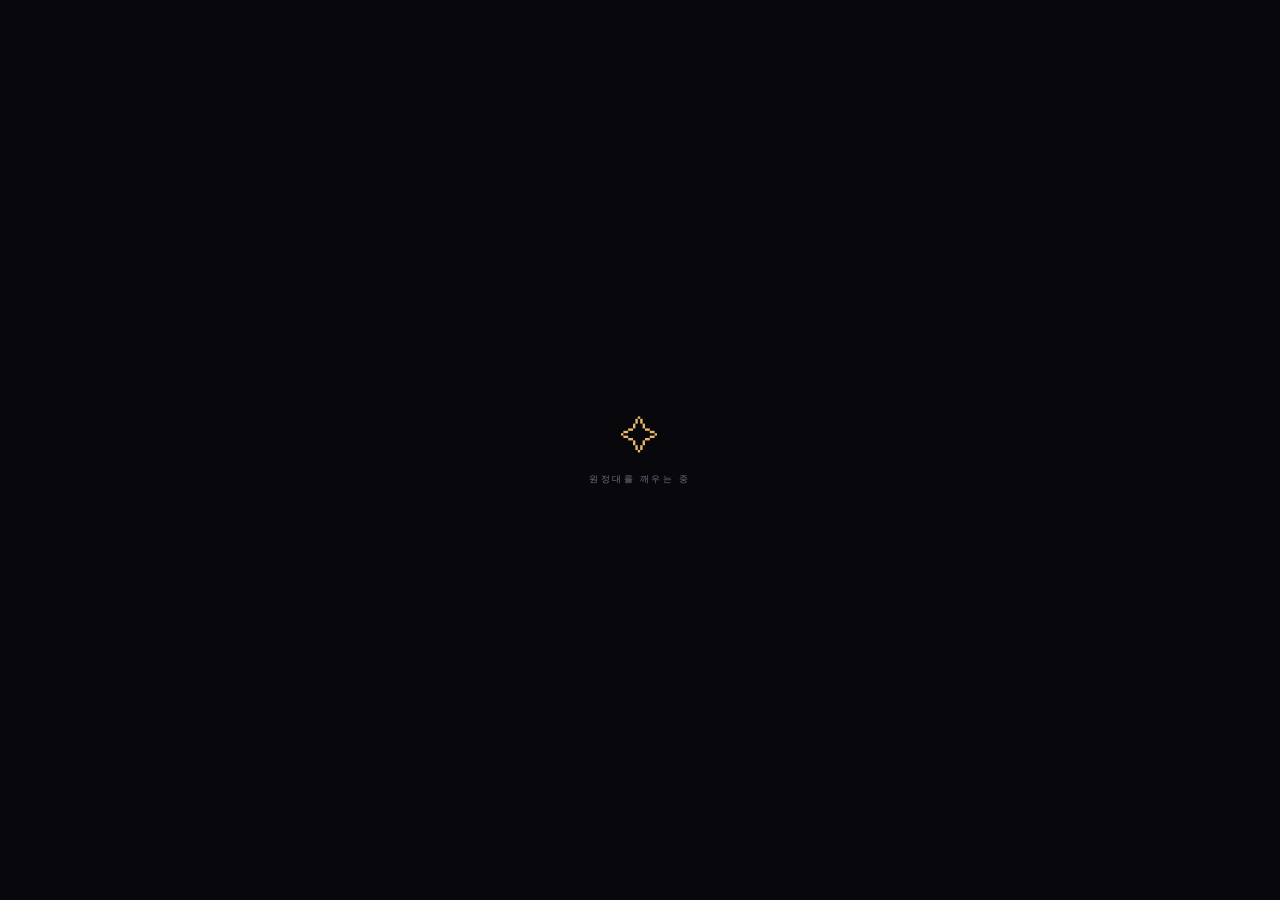
==== commit 38ac1f52: "Save source and v2 conversation for issue #15 Run: 41956179412 Generation: 41956179412-1793848518877" ====
--- a/index.html
+++ b/index.html
@@ -1,189 +1,253 @@
 <!DOCTYPE html>
-<html lang="en">
+<html lang="ko">
 <head>
-<meta charset="UTF-8" />
-<meta name="viewport" content="width=device-width, initial-scale=1.0, maximum-scale=1.0, user-scalable=no, viewport-fit=cover" />
-<meta name="theme-color" content="#150a24" />
-<meta name="apple-mobile-web-app-capable" content="yes" />
-<meta name="mobile-web-app-capable" content="yes" />
-<meta name="apple-mobile-web-app-status-bar-style" content="black-translucent" />
-<title>Azure Blade — Tower of the Fallen King</title>
-<meta name="description" content="A 2D side-scrolling action game inspired by Tower Hunter: Erza's Trial. Play as Airi, an azure-blade swordswoman, climb the cursed tower of the Fallen King, and slay Ghalus the Gilded Knight." />
-<link rel="icon" href="data:image/svg+xml,<svg xmlns='http://www.w3.org/2000/svg' viewBox='0 0 100 100'><text y='.9em' font-size='88'>🗡️</text></svg>" />
-<link rel="preconnect" href="https://fonts.googleapis.com" />
-<link rel="preconnect" href="https://fonts.gstatic.com" crossorigin />
-<link href="https://fonts.googleapis.com/css2?family=Cinzel:wght@500;700;900&family=Alegreya+Sans:wght@400;500;700&display=swap" rel="stylesheet" />
-<link rel="stylesheet" href="css/style.css" />
+  <meta charset="utf-8">
+  <meta name="viewport" content="width=device-width, initial-scale=1, viewport-fit=cover, user-scalable=no">
+  <meta name="theme-color" content="#08070c">
+  <meta name="description" content="Aetherborne: Warband — 12 races, 12 base classes and specialist kits in a tile-based dungeon crawl with 6v6 turn-based combat.">
+  <title>Aetherborne · Warband</title>
+  <link rel="icon" href="data:,">
+  <link rel="stylesheet" href="css/warband.css">
 </head>
 <body>
-
-<!-- ══════════ GAME CANVAS ══════════ -->
-<div id="stage">
-  <canvas id="game" aria-label="Azure Blade gameplay canvas"></canvas>
-
-  <!-- Touch controls (shown on touch devices only) -->
-  <div id="touch" aria-hidden="true">
-    <div class="tstick" id="t-leftzone">
-      <button class="tbtn tbtn-move" id="t-left"  aria-label="Move left">◀</button>
-      <button class="tbtn tbtn-move" id="t-right" aria-label="Move right">▶</button>
+  <div id="app">
+    <div class="ambient" aria-hidden="true">
+      <div class="ambient-moon"></div>
+      <div class="ambient-tower"></div>
+      <div class="ambient-ridge"></div>
+      <div class="ambient-embers" id="ambient-embers"></div>
+      <div class="ambient-grain"></div>
     </div>
-    <div class="tactions">
-      <button class="tbtn tbtn-small" id="t-dash" aria-label="Dash">DASH</button>
-      <button class="tbtn tbtn-small" id="t-roll" aria-label="Dodge roll">ROLL</button>
-      <button class="tbtn tbtn-mid"   id="t-heavy" aria-label="Heavy attack">HVY</button>
-      <button class="tbtn tbtn-big"   id="t-atk"  aria-label="Light attack">ATK</button>
-      <button class="tbtn tbtn-big"   id="t-jump" aria-label="Jump">JUMP</button>
+
+    <!-- ============================== TITLE ============================== -->
+    <section id="screen-title" class="screen screen-title is-active" aria-label="Aetherborne Warband title">
+      <header class="title-top">
+        <div class="brand-mark"><span>✧</span> OMGITHUB ORIGINAL</div>
+        <div class="title-top-actions">
+          <button class="icon-btn" id="btn-sound" aria-label="Toggle sound" title="사운드">◖))</button>
+          <a class="legacy-link" href="aetherborne.html" title="기존 Aetherborne 액션 모드">LEGACY ASCENT ↗</a>
+        </div>
+      </header>
+
+      <main class="title-main">
+        <div class="title-copy">
+          <p class="eyebrow">TACTICAL DESCENT · 6 v 6</p>
+          <h1 class="game-title">AETHER<span>BORNE</span></h1>
+          <div class="title-rule"><span></span><em>W A R B A N D</em><span></span></div>
+          <p class="title-blurb">
+            열두 종족, 열두 기본 클래스, 그리고 그 위에 새겨지는 전문 키트.
+            타일로 된 탑의 심장을 걸어 내려가며, 여섯 명의 원정대와 여섯 명의 공허 존재가
+            턴을 주고받는 전장을 만드세요.
+          </p>
+          <div class="title-actions">
+            <button class="btn btn-primary btn-large" id="btn-new" aria-label="Play">새 원정대 결성</button>
+            <button class="btn btn-secondary btn-large" id="btn-continue" disabled>원정 계속</button>
+            <button class="btn btn-ghost" id="btn-manual">전장 안내서</button>
+          </div>
+          <div class="title-features">
+            <span><b>12</b> 종족</span>
+            <span><b>12</b> 기본 클래스</span>
+            <span><b>12</b> 대표 키트</span>
+            <span><b>6 v 6</b> 턴제 전투</span>
+          </div>
+          <p class="title-note" id="title-note">탑은 아직 다음 원정대를 기다리고 있습니다.</p>
+        </div>
+
+        <aside class="title-preview" aria-label="Warband preview">
+          <div class="preview-frame">
+            <div class="preview-kicker">YOUR WARBAND</div>
+            <div class="preview-sigils" id="title-sigils"></div>
+            <div class="preview-caption">
+              <b>여섯 개의 선택</b>
+              <span>종족은 클래스를 막지 않습니다. 다만 능력치의 결이 효율을 바꿉니다.</span>
+            </div>
+            <div class="preview-stamp">12 · 12 · 12</div>
+          </div>
+          <div class="title-quote">“왕관은 정복자를 기다리지 않는다. 다음 걸음을 기다릴 뿐.”<span>— 길잡이의 서</span></div>
+        </aside>
+      </main>
+
+      <footer class="title-footer">
+        <span>WASD / 방향키 이동 · E 상호작용 · 1–4 전투 행동</span>
+        <span>TOUCH READY</span>
+        <span>v2.0 · WARBAND</span>
+      </footer>
+    </section>
+
+    <!-- ============================== CREATION ============================== -->
+    <section id="screen-create" class="screen screen-create" aria-label="Character creation">
+      <header class="create-header">
+        <div class="brand-small">AETHERBORNE <span>WARBAND</span></div>
+        <div class="step-track" id="step-track"></div>
+        <button class="icon-btn" id="btn-create-close" aria-label="Close creation">×</button>
+      </header>
+
+      <main class="create-layout">
+        <div class="create-main">
+          <div class="create-heading-wrap">
+            <p class="eyebrow" id="create-eyebrow">STEP 01</p>
+            <h2 id="create-heading">종족 선택</h2>
+            <p id="create-sub">혈통은 능력치의 결을 정합니다. 어떤 클래스도 선택할 수 있습니다.</p>
+          </div>
+          <div id="create-grid" class="create-grid"></div>
+          <div id="create-extra" class="create-extra"></div>
+        </div>
+        <aside class="detail-panel" id="create-detail" aria-live="polite"></aside>
+      </main>
+
+      <footer class="create-footer">
+        <button id="btn-create-back" class="btn btn-ghost">이전</button>
+        <div class="create-hint" id="create-hint"></div>
+        <button id="btn-create-next" class="btn btn-primary">다음</button>
+      </footer>
+    </section>
+
+    <!-- ============================== PARTY ============================== -->
+    <section id="screen-party" class="screen screen-party" aria-label="Warband formation">
+      <header class="party-header">
+        <div class="brand-small">AETHERBORNE <span>WARBAND</span></div>
+        <div class="party-count" id="party-count">0 / 6</div>
+        <button class="icon-btn" id="btn-party-close" aria-label="Return to title">×</button>
+      </header>
+
+      <main class="party-layout">
+        <section class="formation-panel">
+          <div class="panel-heading">
+            <p class="eyebrow">STEP 06 · PARTY PLACEMENT</p>
+            <h2>원정대 배치</h2>
+            <p>빈 슬롯을 눌러 대원을 모집하세요. 채워진 슬롯을 누른 뒤 다른 슬롯을 누르면 이동하거나 교체합니다.</p>
+          </div>
+          <div class="formation-board" id="formation-board"></div>
+          <div class="formation-legend">
+            <span><i class="dot dot-front"></i> 전열 · 근접 적의 우선 표적</span>
+            <span><i class="dot dot-mid"></i> 중열 · 균형</span>
+            <span><i class="dot dot-back"></i> 후열 · 근접 공격 회피</span>
+          </div>
+        </section>
+
+        <aside class="party-side">
+          <div class="panel-heading compact">
+            <p class="eyebrow">MUSTER</p>
+            <h2>대원 명부</h2>
+          </div>
+          <div class="party-roster" id="party-roster"></div>
+          <div class="party-detail" id="party-detail"></div>
+        </aside>
+      </main>
+
+      <footer class="party-footer">
+        <button class="btn btn-ghost" id="btn-party-back">처음으로</button>
+        <div class="party-footer-actions">
+          <button class="btn btn-secondary" id="btn-autofill">용병으로 채우기</button>
+          <button class="btn btn-secondary" id="btn-recruit">대원 모집</button>
+          <button class="btn btn-primary" id="btn-begin">던전 진입</button>
+        </div>
+      </footer>
+    </section>
+
+    <!-- ============================== DUNGEON ============================== -->
+    <section id="screen-dungeon" class="screen screen-dungeon" aria-label="Dungeon exploration">
+      <div class="dungeon-shell">
+        <header class="dungeon-top">
+          <div class="dungeon-floor">
+            <p class="eyebrow" id="dungeon-floor-kicker">FLOOR 01</p>
+            <h2 id="dungeon-floor-name">잿빛 금고</h2>
+            <p id="dungeon-floor-desc">식은 화로와 부서진 사슬이 늘어선 첫 번째 층.</p>
+          </div>
+          <div class="dungeon-objective">
+            <span class="objective-label">목표</span>
+            <b id="dungeon-objective">조우 3 / 3</b>
+          </div>
+          <div class="dungeon-resources">
+            <span class="resource"><b id="dungeon-gold">0</b> 금화</span>
+            <span class="resource"><b id="dungeon-potions">2</b> 회복약</span>
+            <button class="icon-btn small" id="btn-dungeon-manual" aria-label="Field manual">?</button>
+            <button class="icon-btn small" id="btn-abandon" aria-label="Abandon run">×</button>
+          </div>
+        </header>
+
+        <div class="dungeon-stage" id="dungeon-stage">
+          <canvas id="dungeon-canvas" aria-label="Tile dungeon map"></canvas>
+          <div class="dungeon-vignette" aria-hidden="true"></div>
+          <div class="dungeon-toast hidden" id="dungeon-toast"></div>
+          <div class="dungeon-legend">
+            <span><i class="legend-dot legend-encounter"></i> 조우</span>
+            <span><i class="legend-dot legend-chest"></i> 보물</span>
+            <span><i class="legend-dot legend-shrine"></i> 성소</span>
+            <span><i class="legend-dot legend-stairs"></i> 계단</span>
+          </div>
+          <div class="minimap-wrap">
+            <canvas id="minimap" width="150" height="104" aria-label="Minimap"></canvas>
+            <span id="minimap-label">FLOOR 1</span>
+          </div>
+          <div class="dungeon-controls" id="dungeon-controls">
+            <div class="dpad">
+              <button class="dpad-btn up" data-dir="up" aria-label="Move up">▲</button>
+              <button class="dpad-btn left" data-dir="left" aria-label="Move left">◀</button>
+              <button class="dpad-btn down" data-dir="down" aria-label="Move down">▼</button>
+              <button class="dpad-btn right" data-dir="right" aria-label="Move right">▶</button>
+            </div>
+            <button class="interact-btn" id="btn-interact" aria-label="Interact">E<small>상호작용</small></button>
+          </div>
+        </div>
+
+        <footer class="party-bar" id="party-bar" aria-label="Party status"></footer>
+      </div>
+    </section>
+
+    <!-- ============================== BATTLE ============================== -->
+    <section id="screen-battle" class="screen screen-battle" aria-label="Turn-based battle">
+      <div class="battle-shell">
+        <header class="battle-top">
+          <div class="battle-round-box"><span>ROUND</span><b id="battle-round">1</b></div>
+          <div class="turn-order-wrap">
+            <span class="turn-label">TURN ORDER</span>
+            <div class="turn-order" id="turn-order"></div>
+          </div>
+          <div class="battle-top-actions">
+            <button class="icon-btn small" id="btn-battle-manual" aria-label="Field manual">?</button>
+            <button class="icon-btn small" id="btn-battle-log" aria-label="Toggle log">≡</button>
+          </div>
+        </header>
+
+        <main class="battlefield">
+          <section class="battle-side allies-side">
+            <div class="side-label"><span>YOUR WARBAND</span><b>아군</b></div>
+            <div class="unit-grid" id="ally-units"></div>
+          </section>
+
+          <div class="battle-center">
+            <div class="battle-round-banner" id="round-banner">ROUND 1</div>
+            <div class="battle-message" id="battle-message">전투 준비</div>
+            <div class="battle-fx" id="battle-fx" aria-hidden="true"></div>
+          </div>
+
+          <section class="battle-side enemies-side">
+            <div class="side-label"><span>HOLLOWED</span><b>적군</b></div>
+            <div class="unit-grid" id="enemy-units"></div>
+          </section>
+        </main>
+
+        <footer class="battle-bottom">
+          <div class="active-card" id="active-card"></div>
+          <div class="action-panel" id="action-panel"></div>
+          <div class="battle-log" id="battle-log" aria-live="polite"></div>
+        </footer>
+      </div>
+    </section>
+
+    <!-- ============================== OVERLAY / TOASTS ============================== -->
+    <div id="overlay" class="overlay hidden" role="dialog" aria-modal="true">
+      <div class="overlay-card" id="overlay-card"></div>
+    </div>
+    <div id="toasts" class="toasts" aria-live="polite"></div>
+
+    <div id="boot" class="boot">
+      <div class="boot-mark">✧</div>
+      <p>원정대를 깨우는 중</p>
     </div>
   </div>
 
-  <!-- Pause button (always available in-game) -->
-  <button id="pauseBtn" aria-label="Pause game" title="Pause (Esc)">
-    <svg viewBox="0 0 24 24" width="18" height="18" aria-hidden="true"><path fill="currentColor" d="M7 5h4v14H7zM13 5h4v14h-4z"/></svg>
-  </button>
-</div>
-
-<!-- ══════════ TITLE SCREEN ══════════ -->
-<div id="titleScreen" class="overlay" role="dialog" aria-label="Azure Blade title screen">
-  <div class="title-art" aria-hidden="true">
-    <svg viewBox="0 0 800 600" preserveAspectRatio="xMidYMax slice" xmlns="http://www.w3.org/2000/svg">
-      <defs>
-        <linearGradient id="sky" x1="0" y1="0" x2="0" y2="1">
-          <stop offset="0" stop-color="#1b1035"/><stop offset=".38" stop-color="#4a2358"/>
-          <stop offset=".66" stop-color="#8a3d5e"/><stop offset=".85" stop-color="#c65f4e"/>
-          <stop offset="1" stop-color="#f2a35e"/>
-        </linearGradient>
-        <linearGradient id="tower" x1="0" y1="0" x2="0" y2="1">
-          <stop offset="0" stop-color="#241533"/><stop offset="1" stop-color="#120a1e"/>
-        </linearGradient>
-        <radialGradient id="moon" cx=".5" cy=".5" r=".5">
-          <stop offset="0" stop-color="#ffe9c4"/><stop offset=".6" stop-color="#f5c87e"/><stop offset="1" stop-color="#f5c87e" stop-opacity="0"/>
-        </radialGradient>
-        <linearGradient id="blade" x1="0" y1="0" x2="0" y2="1">
-          <stop offset="0" stop-color="#bff3ff"/><stop offset=".5" stop-color="#4fd2ff"/><stop offset="1" stop-color="#1288c4"/>
-        </linearGradient>
-      </defs>
-      <rect width="800" height="600" fill="url(#sky)"/>
-      <circle cx="575" cy="150" r="120" fill="url(#moon)" opacity=".9"/>
-      <circle cx="575" cy="150" r="52" fill="#ffe9c4"/>
-      <!-- distant silhouettes -->
-      <path fill="#2c1a3f" opacity=".9" d="M0 430 L70 380 L120 430 Z M110 430 L185 350 L255 430 Z M640 430 L705 385 L770 430 Z"/>
-      <path fill="#241430" d="M0 470 H800 V600 H0 Z"/>
-      <!-- the great tower -->
-      <g fill="url(#tower)">
-        <path d="M310 470 L330 180 L350 150 L360 96 L372 150 L392 180 L412 470 Z"/>
-        <rect x="268" y="470" width="186" height="130"/>
-        <rect x="238" y="540" width="246" height="60"/>
-      </g>
-      <!-- glowing windows -->
-      <g fill="#ffca6a">
-        <rect x="338" y="230" width="14" height="20" rx="6" opacity=".95"/>
-        <rect x="352" y="320" width="14" height="20" rx="6" opacity=".8"/>
-        <rect x="330" y="395" width="14" height="20" rx="6" opacity=".9"/>
-        <rect x="380" y="360" width="12" height="18" rx="6" opacity=".7"/>
-      </g>
-      <!-- floating embers -->
-      <g fill="#ffb35c">
-        <circle cx="250" cy="300" r="2.6" opacity=".9"/><circle cx="430" cy="260" r="2" opacity=".8"/>
-        <circle cx="300" cy="180" r="1.8" opacity=".7"/><circle cx="480" cy="360" r="2.4" opacity=".9"/>
-        <circle cx="220" cy="400" r="2" opacity=".6"/><circle cx="520" cy="220" r="1.6" opacity=".8"/>
-      </g>
-      <!-- azure blade planted in the rock -->
-      <g transform="translate(575 470) rotate(18)">
-        <path d="M0 -132 L9 -88 L9 0 L-9 0 L-9 -88 Z" fill="url(#blade)" stroke="#0b3a52" stroke-width="2"/>
-        <rect x="-16" y="0" width="32" height="8" rx="2" fill="#d8b25c" stroke="#6b4d1a"/>
-        <rect x="-5" y="8" width="10" height="34" rx="3" fill="#3a2a1a"/>
-        <circle cx="0" cy="46" r="6" fill="#d8b25c"/>
-      </g>
-    </svg>
-  </div>
-
-  <div class="title-content">
-    <p class="kicker">An anime action epic · inspired by Tower Hunter</p>
-    <h1 class="logo"><span>AZURE</span> BLADE</h1>
-    <p class="tagline">Tower of the Fallen King</p>
-    <p class="story">The cursed tower has swallowed every knight sent against it. You are <strong>Airi</strong>, last swordswoman of the Azure Order — climb the spire, master the blade, and bring the Gilded King to his knees.</p>
-
-    <div class="title-buttons">
-      <button id="startBtn" class="btn btn-primary">⚔&ensp;Begin the Ascent</button>
-      <button id="howToBtn" class="btn btn-ghost">How to Play</button>
-    </div>
-
-    <div id="bestLine" class="best-line" aria-live="polite"></div>
-    <p class="hint-landscape">↻ Best played in landscape on phones</p>
-  </div>
-</div>
-
-<!-- ══════════ HOW TO PLAY ══════════ -->
-<div id="howToScreen" class="overlay hidden" role="dialog" aria-label="How to play">
-  <div class="panel">
-    <h2>How to Play</h2>
-    <div class="howto-grid">
-      <div><h3>Move &amp; Climb</h3>
-        <ul><li><kbd>A</kbd>/<kbd>D</kbd> or <kbd>←</kbd><kbd>→</kbd> — run</li>
-          <li><kbd>Space</kbd> / <kbd>W</kbd> / <kbd>↑</kbd> — jump</li>
-          <li>Jump again mid-air — <strong>double jump</strong></li>
-          <li><kbd>↓</kbd> — <strong>dodge roll</strong> (invincible while rolling)</li>
-          <li><kbd>Shift</kbd> / <kbd>C</kbd> — <strong>dash</strong></li>
-          <li>Hold toward a wall in mid-air, then jump — <strong>wall jump</strong></li>
-        </ul></div>
-      <div><h3>Strike</h3>
-        <ul><li><kbd>J</kbd> / <kbd>Z</kbd> — light attack (chain a 3-hit combo)</li>
-          <li><kbd>K</kbd> / <kbd>X</kbd> — heavy attack (huge knockback)</li>
-          <li>Attacks work in the air too</li>
-          <li><kbd>Esc</kbd> / <kbd>P</kbd> — pause · <kbd>M</kbd> — mute</li>
-        </ul></div>
-      <div><h3>The Tower</h3>
-        <ul><li>Follow the torchlit ledges upward — the boss waits at the summit</li>
-          <li>Brave the slimes, goblins and storm-bats; spikes and fire jets bite</li>
-          <li>Look for <em>gilded archways</em> — hidden treasure hides behind them</li>
-          <li>Braziers save your progress. Fall, and you rise again there</li>
-        </ul></div>
-    </div>
-    <button id="howToClose" class="btn btn-primary">Got it</button>
-  </div>
-</div>
-
-<!-- ══════════ PAUSE ══════════ -->
-<div id="pauseScreen" class="overlay hidden" role="dialog" aria-label="Paused">
-  <div class="panel panel-narrow">
-    <h2>Paused</h2>
-    <p class="panel-sub">The tower waits for no one… except you, apparently.</p>
-    <div class="col-buttons">
-      <button id="resumeBtn" class="btn btn-primary">Resume</button>
-      <button id="restartCheckpointBtn" class="btn btn-ghost">Restart from Brazier</button>
-      <button id="quitToTitleBtn" class="btn btn-ghost">Abandon Run (Title)</button>
-    </div>
-  </div>
-</div>
-
-<!-- ══════════ GAME OVER ══════════ -->
-<div id="gameOverScreen" class="overlay hidden" role="dialog" aria-label="Game over">
-  <div class="panel panel-narrow">
-    <h2 class="doom">The Tower Claims You</h2>
-    <p class="panel-sub" id="gameOverDetail">Airi falls… but the Azure Order does not kneel.</p>
-    <div class="col-buttons">
-      <button id="retryBtn" class="btn btn-primary">Rise Again (from Brazier)</button>
-      <button id="gameOverTitleBtn" class="btn btn-ghost">Return to Title</button>
-    </div>
-  </div>
-</div>
-
-<!-- ══════════ VICTORY ══════════ -->
-<div id="victoryScreen" class="overlay hidden" role="dialog" aria-label="Victory">
-  <div class="panel panel-narrow">
-    <p class="kicker gold">The Gilded King is broken</p>
-    <h2 class="triumph">SUNSET OVER THE SPIRE</h2>
-    <div id="victoryStats" class="stats"></div>
-    <div class="col-buttons">
-      <button id="playAgainBtn" class="btn btn-primary">Climb Again</button>
-      <button id="victoryTitleBtn" class="btn btn-ghost">Return to Title</button>
-    </div>
-  </div>
-</div>
-
-<div id="toast" role="status" aria-live="polite"></div>
-
-<script src="js/audio.js"></script>
-<script src="js/game.js"></script>
+  <script type="module" src="js/warband/main.js"></script>
 </body>
 </html>
--- a/css/warband.css
+++ b/css/warband.css
@@ -0,0 +1,1444 @@
+/* Aetherborne: Warband — tactical descent UI */
+:root {
+  --bg: #08070c;
+  --bg-2: #0d0b13;
+  --panel: #121019;
+  --panel-2: #191522;
+  --panel-3: #211a2b;
+  --ink: #f2eadb;
+  --ink-soft: #d6c9bc;
+  --muted: #a79cae;
+  --muted-2: #776d80;
+  --gold: #e7b96a;
+  --gold-bright: #f7d99a;
+  --gold-dim: rgba(231, 185, 106, 0.16);
+  --rose: #f07d8b;
+  --rose-dim: rgba(240, 125, 139, 0.14);
+  --teal: #79e0c0;
+  --teal-dim: rgba(121, 224, 192, 0.12);
+  --violet: #a997ff;
+  --line: rgba(231, 185, 106, 0.18);
+  --line-soft: rgba(255, 255, 255, 0.075);
+  --shadow: 0 26px 90px rgba(0, 0, 0, 0.58);
+  --font-display: "Palatino Linotype", "Book Antiqua", Georgia, "Noto Serif KR", serif;
+  --font-ui: "Trebuchet MS", "Apple SD Gothic Neo", "Malgun Gothic", "Noto Sans KR", sans-serif;
+}
+
+* { box-sizing: border-box; }
+html, body { height: 100%; margin: 0; }
+body {
+  background: var(--bg);
+  color: var(--ink);
+  font-family: var(--font-ui);
+  overflow: hidden;
+  -webkit-font-smoothing: antialiased;
+  text-rendering: optimizeLegibility;
+}
+button, input { font: inherit; color: inherit; }
+button { border: 0; background: none; cursor: pointer; }
+button:disabled { cursor: not-allowed; }
+a { color: inherit; }
+h1, h2, h3, h4, p { margin: 0; }
+::selection { background: rgba(231, 185, 106, 0.28); color: #fff; }
+.hidden { display: none !important; }
+.sr-only {
+  position: absolute; width: 1px; height: 1px; padding: 0; margin: -1px;
+  overflow: hidden; clip: rect(0, 0, 0, 0); white-space: nowrap; border: 0;
+}
+
+/* ---------- ambient backdrop ---------- */
+.ambient {
+  position: fixed;
+  inset: 0;
+  z-index: 0;
+  overflow: hidden;
+  pointer-events: none;
+  background:
+    radial-gradient(ellipse at 74% 8%, rgba(231, 185, 106, 0.11), transparent 42%),
+    radial-gradient(ellipse at 18% 82%, rgba(111, 86, 176, 0.12), transparent 52%),
+    linear-gradient(180deg, #0a0810 0%, #08070c 58%, #06050a 100%);
+}
+.ambient-moon {
+  position: absolute;
+  top: -8vh;
+  right: 12vw;
+  width: 28vw;
+  height: 28vw;
+  min-width: 250px;
+  min-height: 250px;
+  border-radius: 50%;
+  background: radial-gradient(circle at 38% 36%, rgba(255, 236, 199, 0.42), rgba(231, 185, 106, 0.1) 38%, transparent 68%);
+  filter: blur(8px);
+  opacity: 0.7;
+}
+.ambient-tower {
+  position: absolute;
+  left: 50%;
+  bottom: -2vh;
+  width: min(44vw, 560px);
+  height: 88vh;
+  transform: translateX(-50%);
+  background: linear-gradient(180deg, rgba(40, 30, 52, 0.62), rgba(13, 11, 19, 0.92) 72%);
+  clip-path: polygon(42% 0, 58% 0, 58% 7%, 66% 7%, 66% 16%, 74% 16%, 74% 31%, 82% 31%, 82% 48%, 92% 48%, 92% 100%, 8% 100%, 8% 48%, 18% 48%, 18% 31%, 26% 31%, 26% 16%, 34% 16%, 34% 7%, 42% 7%);
+  opacity: 0.5;
+  filter: drop-shadow(0 0 70px rgba(231, 185, 106, 0.06));
+}
+.ambient-tower::before {
+  content: "";
+  position: absolute;
+  inset: 0;
+  background: repeating-linear-gradient(90deg, transparent 0 28px, rgba(255, 255, 255, 0.028) 28px 29px);
+}
+.ambient-ridge {
+  position: absolute;
+  left: -5%;
+  right: -5%;
+  bottom: -4vh;
+  height: 30vh;
+  background: linear-gradient(180deg, transparent, rgba(5, 4, 9, 0.92) 42%);
+  clip-path: polygon(0 56%, 12% 44%, 20% 54%, 31% 30%, 44% 52%, 54% 38%, 67% 55%, 79% 33%, 91% 52%, 100% 42%, 100% 100%, 0 100%);
+}
+.ambient-embers { position: absolute; inset: 0; }
+.ember {
+  position: absolute;
+  bottom: -10px;
+  width: 3px;
+  height: 3px;
+  border-radius: 50%;
+  background: var(--gold-bright);
+  box-shadow: 0 0 8px rgba(247, 217, 154, 0.8);
+  opacity: 0;
+  animation: emberFloat linear infinite;
+}
+@keyframes emberFloat {
+  0% { transform: translate3d(0, 0, 0) scale(0.6); opacity: 0; }
+  12% { opacity: 0.55; }
+  70% { opacity: 0.25; }
+  100% { transform: translate3d(var(--drift, 30px), -86vh, 0) scale(1.15); opacity: 0; }
+}
+.ambient-grain {
+  position: absolute;
+  inset: 0;
+  opacity: 0.28;
+  background-image:
+    repeating-radial-gradient(circle at 17% 32%, rgba(255, 255, 255, 0.035) 0 1px, transparent 1px 4px),
+    repeating-radial-gradient(circle at 71% 64%, rgba(255, 255, 255, 0.025) 0 1px, transparent 1px 5px);
+  mix-blend-mode: overlay;
+}
+
+/* ---------- screens ---------- */
+.screen {
+  position: fixed;
+  inset: 0;
+  z-index: 2;
+  display: none;
+  flex-direction: column;
+  overflow: hidden;
+}
+.screen.is-active { display: flex; animation: screenIn 0.38s ease both; }
+@keyframes screenIn {
+  from { opacity: 0; transform: translateY(6px); }
+  to { opacity: 1; transform: translateY(0); }
+}
+
+/* ---------- typography / common ---------- */
+.eyebrow {
+  font-size: 0.66rem;
+  letter-spacing: 0.28em;
+  text-transform: uppercase;
+  color: var(--gold);
+  font-weight: 700;
+}
+.brand-mark, .brand-small {
+  font-size: 0.64rem;
+  letter-spacing: 0.22em;
+  color: var(--muted);
+  text-transform: uppercase;
+  display: flex;
+  align-items: center;
+  gap: 8px;
+}
+.brand-mark span { color: var(--gold); font-size: 1rem; }
+.brand-small { color: var(--ink-soft); }
+.brand-small span { color: var(--gold); margin-left: 4px; }
+
+.icon-btn {
+  width: 38px;
+  height: 38px;
+  border: 1px solid var(--line-soft);
+  border-radius: 50%;
+  display: inline-grid;
+  place-items: center;
+  color: var(--ink-soft);
+  background: rgba(18, 16, 25, 0.6);
+  transition: border-color 0.2s, color 0.2s, background 0.2s;
+}
+.icon-btn:hover { border-color: var(--gold); color: var(--gold-bright); background: rgba(231, 185, 106, 0.08); }
+.icon-btn.small { width: 32px; height: 32px; font-size: 0.82rem; }
+
+.btn {
+  position: relative;
+  display: inline-flex;
+  align-items: center;
+  justify-content: center;
+  gap: 8px;
+  padding: 11px 20px;
+  min-height: 42px;
+  border: 1px solid var(--line);
+  border-radius: 2px;
+  background: rgba(18, 16, 25, 0.72);
+  color: var(--ink-soft);
+  letter-spacing: 0.04em;
+  font-size: 0.82rem;
+  transition: transform 0.16s ease, border-color 0.2s, background 0.2s, color 0.2s;
+}
+.btn:hover:not(:disabled) { transform: translateY(-1px); border-color: rgba(231, 185, 106, 0.55); color: var(--gold-bright); }
+.btn:active:not(:disabled) { transform: translateY(0); }
+.btn:disabled { opacity: 0.32; }
+.btn-primary {
+  background: linear-gradient(135deg, #f1cc86, #c9964e);
+  border-color: #f4d89e;
+  color: #21160a;
+  font-weight: 800;
+  box-shadow: 0 10px 28px rgba(231, 185, 106, 0.16);
+}
+.btn-primary:hover:not(:disabled) { background: linear-gradient(135deg, #ffe2a4, #dba95d); color: #1a1005; }
+.btn-secondary { border-color: rgba(231, 185, 106, 0.32); color: var(--gold-bright); }
+.btn-ghost { border-color: transparent; color: var(--muted); background: transparent; }
+.btn-ghost:hover:not(:disabled) { color: var(--gold-bright); background: rgba(231, 185, 106, 0.06); }
+.btn-large { padding: 14px 26px; min-height: 50px; font-size: 0.92rem; }
+
+/* ---------- title ---------- */
+.screen-title { justify-content: space-between; }
+.title-top {
+  position: relative;
+  z-index: 2;
+  display: flex;
+  align-items: center;
+  justify-content: space-between;
+  padding: 26px clamp(20px, 5vw, 72px);
+}
+.title-top-actions { display: flex; align-items: center; gap: 18px; }
+.legacy-link {
+  font-size: 0.58rem;
+  letter-spacing: 0.18em;
+  color: var(--muted-2);
+  text-decoration: none;
+  border-bottom: 1px solid transparent;
+  transition: color 0.2s, border-color 0.2s;
+}
+.legacy-link:hover { color: var(--gold); border-color: var(--gold); }
+.title-main {
+  position: relative;
+  z-index: 2;
+  width: 100%;
+  max-width: 1540px;
+  margin: 0 auto;
+  padding: 1vh clamp(20px, 6vw, 96px) 2vh;
+  display: grid;
+  grid-template-columns: minmax(0, 1.25fr) minmax(300px, 0.75fr);
+  align-items: center;
+  gap: clamp(24px, 5vw, 80px);
+  flex: 1;
+  min-height: 0;
+}
+.title-copy { max-width: 780px; }
+.game-title {
+  margin: 12px 0 2px;
+  font-family: var(--font-display);
+  font-size: clamp(3.6rem, 8.6vw, 9.2rem);
+  line-height: 0.84;
+  letter-spacing: 0.035em;
+  font-weight: 400;
+  color: var(--ink);
+  text-shadow: 0 0 60px rgba(231, 185, 106, 0.13);
+}
+.game-title span { color: var(--gold); }
+.title-rule {
+  display: flex;
+  align-items: center;
+  gap: 14px;
+  margin: 16px 0 24px;
+  max-width: 520px;
+}
+.title-rule span { height: 1px; flex: 1; background: linear-gradient(90deg, transparent, var(--line)); }
+.title-rule span:last-child { background: linear-gradient(90deg, var(--line), transparent); }
+.title-rule em {
+  font-family: var(--font-display);
+  font-style: normal;
+  font-size: 0.84rem;
+  letter-spacing: 0.38em;
+  color: var(--gold);
+}
+.title-blurb {
+  max-width: 650px;
+  color: var(--muted);
+  font-size: clamp(0.86rem, 1.05vw, 1rem);
+  line-height: 1.9;
+  word-break: keep-all;
+}
+.title-actions { display: flex; flex-wrap: wrap; gap: 12px; margin: 30px 0 24px; align-items: center; }
+.title-features {
+  display: flex;
+  flex-wrap: wrap;
+  gap: 8px 24px;
+  padding-top: 20px;
+  border-top: 1px solid var(--line-soft);
+  max-width: 660px;
+}
+.title-features span { font-size: 0.68rem; letter-spacing: 0.08em; color: var(--muted-2); }
+.title-features b { color: var(--gold-bright); font-size: 0.9rem; margin-right: 4px; }
+.title-note { margin-top: 14px; font-size: 0.7rem; color: var(--muted-2); }
+
+.title-preview { display: flex; flex-direction: column; gap: 22px; }
+.preview-frame {
+  position: relative;
+  padding: 26px 26px 22px;
+  border: 1px solid var(--line);
+  background:
+    linear-gradient(160deg, rgba(34, 28, 44, 0.74), rgba(13, 11, 19, 0.86)),
+    repeating-linear-gradient(0deg, transparent 0 30px, rgba(255, 255, 255, 0.02) 30px 31px);
+  box-shadow: var(--shadow);
+  clip-path: polygon(0 12px, 12px 0, calc(100% - 12px) 0, 100% 12px, 100% calc(100% - 12px), calc(100% - 12px) 100%, 12px 100%, 0 calc(100% - 12px));
+}
+.preview-frame::before {
+  content: "";
+  position: absolute;
+  inset: 8px;
+  border: 1px solid rgba(231, 185, 106, 0.08);
+  pointer-events: none;
+}
+.preview-kicker { font-size: 0.58rem; letter-spacing: 0.26em; color: var(--gold); }
+.preview-sigils { display: grid; grid-template-columns: repeat(3, 1fr); gap: 12px; margin: 22px 0 24px; }
+.preview-sigil {
+  aspect-ratio: 1;
+  border: 1px solid var(--line-soft);
+  border-radius: 50%;
+  display: grid;
+  place-items: center;
+  font-size: 1.5rem;
+  color: var(--gold-bright);
+  background: radial-gradient(circle at 34% 28%, rgba(231, 185, 106, 0.14), rgba(18, 16, 25, 0.4) 62%);
+  box-shadow: inset 0 0 24px rgba(0, 0, 0, 0.35);
+  position: relative;
+}
+.preview-sigil::after {
+  content: attr(data-label);
+  position: absolute;
+  bottom: -15px;
+  font-size: 0.44rem;
+  letter-spacing: 0.08em;
+  color: var(--muted-2);
+  white-space: nowrap;
+}
+.preview-caption { display: flex; flex-direction: column; gap: 5px; }
+.preview-caption b { font-family: var(--font-display); font-size: 1.15rem; font-weight: 400; color: var(--ink); }
+.preview-caption span { color: var(--muted); font-size: 0.72rem; line-height: 1.65; word-break: keep-all; }
+.preview-stamp {
+  margin-top: 22px;
+  padding-top: 12px;
+  border-top: 1px solid var(--line-soft);
+  font-size: 0.54rem;
+  letter-spacing: 0.34em;
+  color: var(--muted-2);
+  text-align: right;
+}
+.title-quote {
+  padding-left: 16px;
+  border-left: 1px solid var(--line);
+  color: var(--muted);
+  font-family: var(--font-display);
+  font-size: 0.9rem;
+  line-height: 1.7;
+  display: flex;
+  flex-direction: column;
+  gap: 8px;
+}
+.title-quote span { font-family: var(--font-ui); font-size: 0.6rem; letter-spacing: 0.12em; color: var(--muted-2); }
+.title-footer {
+  position: relative;
+  z-index: 2;
+  display: flex;
+  justify-content: space-between;
+  gap: 16px;
+  padding: 18px clamp(20px, 5vw, 72px) calc(18px + env(safe-area-inset-bottom));
+  border-top: 1px solid var(--line-soft);
+  font-size: 0.56rem;
+  letter-spacing: 0.14em;
+  color: var(--muted-2);
+}
+
+/* ---------- creation ---------- */
+.screen-create { background: linear-gradient(180deg, rgba(8, 7, 12, 0.42), rgba(8, 7, 12, 0.86)); }
+.create-header, .party-header {
+  display: grid;
+  grid-template-columns: 1fr auto 1fr;
+  align-items: center;
+  gap: 18px;
+  padding: 18px clamp(18px, 4vw, 54px);
+  border-bottom: 1px solid var(--line-soft);
+  background: rgba(9, 8, 14, 0.5);
+  backdrop-filter: blur(14px);
+}
+.create-header .icon-btn, .party-header .icon-btn { justify-self: end; }
+.step-track { display: flex; align-items: center; gap: 4px; flex-wrap: wrap; justify-content: center; }
+.step-chip {
+  display: flex;
+  align-items: center;
+  gap: 6px;
+  padding: 4px 8px;
+  border: 1px solid transparent;
+  border-radius: 20px;
+  font-size: 0.58rem;
+  color: var(--muted-2);
+  letter-spacing: 0.06em;
+  white-space: nowrap;
+}
+.step-chip b {
+  width: 18px;
+  height: 18px;
+  border-radius: 50%;
+  display: grid;
+  place-items: center;
+  border: 1px solid var(--line-soft);
+  font-size: 0.55rem;
+}
+.step-chip.is-active { border-color: var(--line); color: var(--gold-bright); background: rgba(231, 185, 106, 0.07); }
+.step-chip.is-active b { border-color: var(--gold); background: var(--gold); color: #1c1308; }
+.step-chip.is-done { color: var(--teal); }
+.step-chip.is-done b { border-color: var(--teal); color: var(--teal); }
+
+.create-layout {
+  flex: 1;
+  min-height: 0;
+  display: grid;
+  grid-template-columns: minmax(0, 1fr) minmax(320px, 420px);
+  gap: clamp(18px, 2.6vw, 38px);
+  padding: clamp(16px, 2.4vw, 34px) clamp(18px, 4vw, 54px);
+}
+.create-main { min-height: 0; overflow-y: auto; padding-right: 6px; scrollbar-width: thin; scrollbar-color: var(--line) transparent; }
+.create-main::-webkit-scrollbar { width: 6px; }
+.create-main::-webkit-scrollbar-thumb { background: var(--line); border-radius: 4px; }
+.create-heading-wrap { margin-bottom: 22px; }
+.create-heading-wrap h2 { margin: 8px 0 8px; font-family: var(--font-display); font-size: clamp(1.7rem, 3vw, 2.6rem); font-weight: 400; letter-spacing: 0.01em; }
+.create-heading-wrap p:last-child { color: var(--muted); font-size: 0.8rem; line-height: 1.7; max-width: 720px; word-break: keep-all; }
+.create-grid { display: grid; grid-template-columns: repeat(auto-fill, minmax(205px, 1fr)); gap: 10px; }
+.option-card {
+  position: relative;
+  text-align: left;
+  padding: 14px 14px 13px;
+  min-height: 148px;
+  border: 1px solid var(--line-soft);
+  border-radius: 5px;
+  background:
+    linear-gradient(150deg, rgba(32, 26, 43, 0.66), rgba(14, 12, 21, 0.72));
+  transition: border-color 0.18s, transform 0.18s, background 0.18s, box-shadow 0.18s;
+  overflow: hidden;
+}
+.option-card::before {
+  content: "";
+  position: absolute;
+  inset: 0;
+  background: radial-gradient(circle at 15% 0%, var(--card-glow, rgba(231, 185, 106, 0.1)), transparent 48%);
+  opacity: 0.8;
+  pointer-events: none;
+}
+.option-card:hover { transform: translateY(-2px); border-color: rgba(231, 185, 106, 0.42); }
+.option-card.is-selected {
+  border-color: var(--gold);
+  box-shadow: inset 0 0 0 1px rgba(231, 185, 106, 0.42), 0 10px 30px rgba(0, 0, 0, 0.26);
+  background: linear-gradient(150deg, rgba(48, 38, 55, 0.9), rgba(20, 16, 27, 0.92));
+}
+.option-card.is-locked { opacity: 0.46; cursor: not-allowed; }
+.option-card.is-locked:hover { transform: none; border-color: var(--line-soft); }
+.option-top { display: flex; align-items: flex-start; gap: 11px; position: relative; }
+.option-glyph {
+  flex: 0 0 42px;
+  width: 42px;
+  height: 42px;
+  border-radius: 50%;
+  display: grid;
+  place-items: center;
+  font-size: 1.2rem;
+  border: 1px solid color-mix(in srgb, var(--card-color, var(--gold)) 44%, transparent);
+  background: radial-gradient(circle at 32% 26%, color-mix(in srgb, var(--card-color, var(--gold)) 22%, transparent), rgba(8, 7, 12, 0.5));
+  color: var(--card-color, var(--gold-bright));
+  box-shadow: inset 0 0 16px rgba(0, 0, 0, 0.34);
+}
+.option-name { font-family: var(--font-display); font-size: 1.04rem; line-height: 1.2; color: var(--ink); }
+.option-english { display: block; font-family: var(--font-ui); font-size: 0.54rem; letter-spacing: 0.15em; color: var(--muted-2); text-transform: uppercase; margin-top: 3px; }
+.option-role { margin-top: 3px; font-size: 0.6rem; letter-spacing: 0.06em; color: var(--gold); }
+.option-desc {
+  position: relative;
+  margin-top: 11px;
+  color: var(--muted);
+  font-size: 0.68rem;
+  line-height: 1.58;
+  word-break: keep-all;
+  display: -webkit-box;
+  -webkit-line-clamp: 3;
+  -webkit-box-orient: vertical;
+  overflow: hidden;
+}
+.option-tags { display: flex; flex-wrap: wrap; gap: 4px; margin-top: 9px; position: relative; }
+.mini-tag {
+  font-size: 0.54rem;
+  padding: 2px 6px;
+  border: 1px solid var(--line-soft);
+  border-radius: 20px;
+  color: var(--muted);
+  background: rgba(255, 255, 255, 0.025);
+}
+.mini-tag.gold { color: var(--gold); border-color: rgba(231, 185, 106, 0.24); }
+.mini-tag.teal { color: var(--teal); border-color: rgba(121, 224, 192, 0.2); }
+.lock-badge {
+  position: absolute;
+  top: 10px;
+  right: 10px;
+  font-size: 0.48rem;
+  letter-spacing: 0.1em;
+  color: var(--muted-2);
+  border: 1px solid var(--line-soft);
+  padding: 2px 5px;
+  border-radius: 2px;
+}
+.selected-mark {
+  position: absolute;
+  top: 10px;
+  right: 10px;
+  width: 18px;
+  height: 18px;
+  border-radius: 50%;
+  display: grid;
+  place-items: center;
+  background: var(--gold);
+  color: #1c1308;
+  font-size: 0.58rem;
+  font-weight: 800;
+}
+
+.detail-panel {
+  min-height: 0;
+  overflow-y: auto;
+  border: 1px solid var(--line);
+  border-radius: 6px;
+  background:
+    linear-gradient(160deg, rgba(29, 24, 39, 0.82), rgba(11, 9, 17, 0.9)),
+    repeating-linear-gradient(0deg, transparent 0 34px, rgba(255, 255, 255, 0.018) 34px 35px);
+  box-shadow: var(--shadow);
+  padding: 22px;
+  scrollbar-width: thin;
+  scrollbar-color: var(--line) transparent;
+  align-self: start;
+  max-height: 100%;
+}
+.detail-panel::-webkit-scrollbar { width: 6px; }
+.detail-panel::-webkit-scrollbar-thumb { background: var(--line); border-radius: 4px; }
+.detail-head { display: flex; gap: 14px; align-items: flex-start; padding-bottom: 16px; border-bottom: 1px solid var(--line-soft); }
+.detail-head .option-glyph { flex-basis: 52px; width: 52px; height: 52px; font-size: 1.5rem; }
+.detail-head h3 { font-family: var(--font-display); font-size: 1.5rem; font-weight: 400; line-height: 1.1; }
+.detail-head p { margin-top: 5px; color: var(--gold); font-size: 0.64rem; letter-spacing: 0.08em; }
+.detail-section { padding-top: 15px; }
+.detail-section + .detail-section { border-top: 1px solid var(--line-soft); }
+.detail-label { display: flex; align-items: center; justify-content: space-between; font-size: 0.56rem; letter-spacing: 0.18em; text-transform: uppercase; color: var(--muted-2); margin-bottom: 8px; }
+.detail-label b { color: var(--gold); font-weight: 600; letter-spacing: 0.06em; }
+.detail-desc { color: var(--muted); font-size: 0.73rem; line-height: 1.7; word-break: keep-all; }
+.detail-chip-row { display: flex; flex-wrap: wrap; gap: 5px; }
+.detail-chip {
+  padding: 3px 7px;
+  border-radius: 2px;
+  border: 1px solid var(--line-soft);
+  background: rgba(255, 255, 255, 0.025);
+  font-size: 0.58rem;
+  color: var(--ink-soft);
+}
+.detail-chip.good { color: var(--teal); border-color: rgba(121, 224, 192, 0.25); background: var(--teal-dim); }
+.detail-chip.bad { color: var(--rose); border-color: rgba(240, 125, 139, 0.25); background: var(--rose-dim); }
+.detail-chip.gold { color: var(--gold); border-color: rgba(231, 185, 106, 0.28); background: var(--gold-dim); }
+.detail-list { display: flex; flex-direction: column; gap: 7px; }
+.detail-list li { list-style: none; display: flex; gap: 8px; color: var(--muted); font-size: 0.7rem; line-height: 1.55; word-break: keep-all; }
+.detail-list li::before { content: "◆"; color: var(--gold); font-size: 0.5rem; line-height: 1.9; }
+.detail-list.cons li::before { content: "◇"; color: var(--rose); }
+.detail-list { margin: 0; padding: 0; }
+.ability-box {
+  border: 1px solid rgba(231, 185, 106, 0.22);
+  border-radius: 4px;
+  padding: 10px 11px;
+  background: linear-gradient(140deg, rgba(231, 185, 106, 0.08), rgba(255, 255, 255, 0.01));
+}
+.ability-box + .ability-box { margin-top: 7px; }
+.ability-box h4 { font-size: 0.78rem; color: var(--gold-bright); display: flex; justify-content: space-between; gap: 8px; }
+.ability-box h4 span { font-size: 0.56rem; color: var(--muted-2); font-weight: 400; }
+.ability-box p { margin-top: 4px; color: var(--muted); font-size: 0.66rem; line-height: 1.6; word-break: keep-all; }
+
+.stat-block { display: flex; flex-direction: column; gap: 7px; }
+.stat-line { display: grid; grid-template-columns: 46px 1fr 30px; gap: 8px; align-items: center; }
+.stat-line > span { font-size: 0.62rem; color: var(--muted); }
+.stat-line > b { font-size: 0.68rem; color: var(--ink); text-align: right; font-weight: 600; }
+.stat-track { height: 5px; background: rgba(255, 255, 255, 0.06); border-radius: 4px; overflow: hidden; }
+.stat-track i { display: block; height: 100%; border-radius: 4px; background: linear-gradient(90deg, var(--teal), var(--gold)); transition: width 0.35s ease; }
+.stat-track i.high { background: linear-gradient(90deg, #f1cc86, #f07d8b); }
+.derived-grid { display: grid; grid-template-columns: 1fr 1fr; gap: 6px; }
+.derived-cell { border: 1px solid var(--line-soft); padding: 7px 8px; border-radius: 3px; background: rgba(255, 255, 255, 0.018); }
+.derived-cell span { display: block; font-size: 0.53rem; letter-spacing: 0.1em; color: var(--muted-2); text-transform: uppercase; }
+.derived-cell b { display: block; margin-top: 2px; font-size: 0.9rem; color: var(--ink); }
+.synergy-note {
+  margin-top: 9px;
+  padding: 8px 10px;
+  border-left: 2px solid var(--gold);
+  background: rgba(231, 185, 106, 0.055);
+  color: var(--muted);
+  font-size: 0.65rem;
+  line-height: 1.6;
+  word-break: keep-all;
+}
+.create-extra { margin-top: 14px; }
+.name-form {
+  max-width: 640px;
+  padding: 26px;
+  border: 1px solid var(--line);
+  border-radius: 6px;
+  background: linear-gradient(150deg, rgba(30, 24, 40, 0.75), rgba(12, 10, 18, 0.8));
+}
+.name-form label { display: block; font-size: 0.62rem; letter-spacing: 0.16em; color: var(--gold); margin-bottom: 8px; text-transform: uppercase; }
+.name-input {
+  width: 100%;
+  padding: 14px 16px;
+  background: rgba(7, 6, 11, 0.68);
+  border: 1px solid var(--line);
+  border-radius: 3px;
+  color: var(--ink);
+  font-family: var(--font-display);
+  font-size: 1.35rem;
+  letter-spacing: 0.03em;
+  outline: none;
+}
+.name-input:focus { border-color: var(--gold); box-shadow: 0 0 0 3px rgba(231, 185, 106, 0.1); }
+.name-form p { margin-top: 10px; color: var(--muted-2); font-size: 0.68rem; line-height: 1.6; }
+.name-form .btn { margin-top: 16px; }
+
+.create-footer {
+  display: grid;
+  grid-template-columns: 1fr auto 1fr;
+  align-items: center;
+  gap: 16px;
+  padding: 16px clamp(18px, 4vw, 54px) calc(16px + env(safe-area-inset-bottom));
+  border-top: 1px solid var(--line-soft);
+  background: rgba(9, 8, 14, 0.62);
+  backdrop-filter: blur(14px);
+}
+.create-footer #btn-create-next { justify-self: end; min-width: 150px; }
+.create-hint { font-size: 0.62rem; color: var(--muted-2); text-align: center; line-height: 1.5; }
+
+/* ---------- party ---------- */
+.screen-party { background: linear-gradient(180deg, rgba(8, 7, 12, 0.36), rgba(8, 7, 12, 0.8)); }
+.party-count {
+  justify-self: end;
+  font-family: var(--font-display);
+  font-size: 1.15rem;
+  color: var(--gold-bright);
+  letter-spacing: 0.08em;
+}
+.party-layout {
+  flex: 1;
+  min-height: 0;
+  display: grid;
+  grid-template-columns: minmax(0, 1fr) minmax(310px, 390px);
+  gap: clamp(16px, 2.4vw, 32px);
+  padding: clamp(16px, 2.4vw, 30px) clamp(18px, 4vw, 54px);
+}
+.formation-panel { min-height: 0; display: flex; flex-direction: column; }
+.panel-heading h2 { margin: 6px 0 7px; font-family: var(--font-display); font-size: clamp(1.5rem, 2.5vw, 2.2rem); font-weight: 400; }
+.panel-heading p:last-child { color: var(--muted); font-size: 0.74rem; line-height: 1.65; max-width: 650px; word-break: keep-all; }
+.panel-heading.compact h2 { font-size: 1.35rem; margin-bottom: 0; }
+.formation-board {
+  flex: 1;
+  min-height: 0;
+  display: flex;
+  flex-direction: column;
+  justify-content: center;
+  gap: 10px;
+  margin: 20px 0 14px;
+}
+.formation-row { display: grid; grid-template-columns: 60px 1fr 1fr; gap: 9px; align-items: stretch; }
+.formation-row-label {
+  display: flex;
+  flex-direction: column;
+  justify-content: center;
+  gap: 2px;
+  padding-left: 2px;
+}
+.formation-row-label b { font-size: 0.64rem; color: var(--ink-soft); letter-spacing: 0.08em; }
+.formation-row-label span { font-size: 0.48rem; letter-spacing: 0.14em; color: var(--muted-2); }
+.slot {
+  position: relative;
+  min-height: 122px;
+  border: 1px solid var(--line-soft);
+  border-radius: 5px;
+  background: linear-gradient(150deg, rgba(27, 22, 36, 0.6), rgba(10, 8, 15, 0.65));
+  padding: 10px;
+  text-align: left;
+  transition: border-color 0.18s, background 0.18s, transform 0.18s;
+  overflow: hidden;
+}
+.slot::before {
+  content: "";
+  position: absolute;
+  inset: 0;
+  background: radial-gradient(circle at 50% 0%, rgba(231, 185, 106, 0.06), transparent 60%);
+  pointer-events: none;
+}
+.slot:hover { border-color: rgba(231, 185, 106, 0.4); }
+.slot.is-selected { border-color: var(--gold); box-shadow: inset 0 0 0 1px rgba(231, 185, 106, 0.4); }
+.slot.is-target-swap { border-color: var(--teal); box-shadow: 0 0 0 2px rgba(121, 224, 192, 0.14); }
+.slot.is-empty {
+  border-style: dashed;
+  display: flex;
+  align-items: center;
+  justify-content: center;
+  flex-direction: column;
+  gap: 6px;
+  color: var(--muted-2);
+}
+.slot.is-empty:hover { color: var(--gold); background: rgba(231, 185, 106, 0.035); }
+.slot-plus { font-size: 1.4rem; line-height: 1; color: var(--line); }
+.slot-empty-label { font-size: 0.6rem; letter-spacing: 0.12em; }
+.slot-row-badge {
+  position: absolute;
+  top: 8px;
+  right: 8px;
+  font-size: 0.46rem;
+  letter-spacing: 0.1em;
+  color: var(--muted-2);
+  border: 1px solid var(--line-soft);
+  padding: 1px 4px;
+  border-radius: 2px;
+}
+.slot-char { position: relative; display: flex; gap: 9px; align-items: flex-start; }
+.slot-avatar {
+  flex: 0 0 38px;
+  width: 38px;
+  height: 38px;
+  border-radius: 50%;
+  display: grid;
+  place-items: center;
+  font-size: 1.05rem;
+  color: var(--card-color, var(--gold));
+  border: 1px solid color-mix(in srgb, var(--card-color, var(--gold)) 45%, transparent);
+  background: radial-gradient(circle at 32% 26%, color-mix(in srgb, var(--card-color, var(--gold)) 18%, transparent), rgba(8, 7, 12, 0.55));
+}
+.slot-char h4 { font-family: var(--font-display); font-size: 0.96rem; font-weight: 400; line-height: 1.15; }
+.slot-char p { margin-top: 2px; font-size: 0.56rem; color: var(--muted); }
+.slot-char .slot-kit { color: var(--gold); font-size: 0.52rem; margin-top: 2px; }
+.slot-stats { margin-top: 9px; display: grid; gap: 4px; }
+.mini-bar { height: 5px; background: rgba(255, 255, 255, 0.06); border-radius: 3px; overflow: hidden; }
+.mini-bar i { display: block; height: 100%; border-radius: 3px; background: linear-gradient(90deg, #f07d8b, #f2c47d); transition: width 0.25s; }
+.mini-bar.aether i { background: linear-gradient(90deg, #6f9dff, #a997ff); }
+.slot-hp-text { font-size: 0.5rem; color: var(--muted-2); display: flex; justify-content: space-between; }
+.formation-legend { display: flex; flex-wrap: wrap; gap: 8px 20px; padding-top: 12px; border-top: 1px solid var(--line-soft); }
+.formation-legend span { font-size: 0.58rem; color: var(--muted-2); display: flex; align-items: center; gap: 6px; }
+.dot { width: 7px; height: 7px; border-radius: 50%; display: inline-block; }
+.dot-front { background: var(--rose); }
+.dot-mid { background: var(--gold); }
+.dot-back { background: var(--teal); }
+
+.party-side { min-height: 0; display: flex; flex-direction: column; gap: 12px; }
+.party-roster { display: flex; flex-direction: column; gap: 6px; overflow-y: auto; padding-right: 4px; scrollbar-width: thin; scrollbar-color: var(--line) transparent; }
+.roster-card {
+  display: flex;
+  align-items: center;
+  gap: 9px;
+  padding: 8px 9px;
+  border: 1px solid var(--line-soft);
+  border-radius: 4px;
+  background: rgba(20, 16, 28, 0.6);
+  text-align: left;
+  transition: border-color 0.18s, background 0.18s;
+}
+.roster-card:hover, .roster-card.is-selected { border-color: rgba(231, 185, 106, 0.5); background: rgba(231, 185, 106, 0.06); }
+.roster-card .slot-avatar { flex-basis: 32px; width: 32px; height: 32px; font-size: 0.9rem; }
+.roster-card h4 { font-size: 0.78rem; font-weight: 600; }
+.roster-card p { font-size: 0.56rem; color: var(--muted); margin-top: 2px; }
+.roster-card .roster-slot { margin-left: auto; font-size: 0.5rem; color: var(--muted-2); border: 1px solid var(--line-soft); padding: 1px 4px; border-radius: 2px; }
+.party-detail {
+  flex: 1;
+  min-height: 130px;
+  overflow-y: auto;
+  border: 1px solid var(--line);
+  border-radius: 5px;
+  padding: 13px;
+  background: linear-gradient(160deg, rgba(30, 24, 40, 0.7), rgba(11, 9, 17, 0.78));
+  scrollbar-width: thin;
+}
+.party-detail .detail-head { padding-bottom: 10px; }
+.party-detail .detail-head h3 { font-size: 1.15rem; }
+.party-detail .detail-section { padding-top: 10px; }
+.party-detail .detail-desc { font-size: 0.66rem; }
+.party-footer {
+  display: flex;
+  align-items: center;
+  justify-content: space-between;
+  gap: 16px;
+  padding: 15px clamp(18px, 4vw, 54px) calc(15px + env(safe-area-inset-bottom));
+  border-top: 1px solid var(--line-soft);
+  background: rgba(9, 8, 14, 0.62);
+  backdrop-filter: blur(14px);
+}
+.party-footer-actions { display: flex; flex-wrap: wrap; gap: 8px; justify-content: flex-end; }
+
+/* ---------- dungeon ---------- */
+.screen-dungeon { background: radial-gradient(ellipse at 50% 30%, rgba(52, 38, 58, 0.22), transparent 62%), #08070c; }
+.dungeon-shell { flex: 1; min-height: 0; display: flex; flex-direction: column; }
+.dungeon-top {
+  display: grid;
+  grid-template-columns: 1fr auto auto;
+  align-items: center;
+  gap: clamp(12px, 2vw, 30px);
+  padding: 13px clamp(14px, 3vw, 42px);
+  border-bottom: 1px solid var(--line-soft);
+  background: rgba(9, 8, 14, 0.66);
+  backdrop-filter: blur(14px);
+  z-index: 3;
+}
+.dungeon-floor h2 { margin: 2px 0 1px; font-family: var(--font-display); font-size: clamp(1.1rem, 2vw, 1.6rem); font-weight: 400; }
+.dungeon-floor p:last-child { font-size: 0.58rem; color: var(--muted-2); max-width: 520px; white-space: nowrap; overflow: hidden; text-overflow: ellipsis; }
+.dungeon-floor .eyebrow { font-size: 0.55rem; }
+.dungeon-objective {
+  text-align: right;
+  padding: 6px 13px;
+  border-left: 1px solid var(--line);
+  border-right: 1px solid var(--line);
+}
+.objective-label { display: block; font-size: 0.48rem; letter-spacing: 0.18em; color: var(--muted-2); text-transform: uppercase; }
+.dungeon-objective b { font-size: 0.8rem; color: var(--gold-bright); letter-spacing: 0.03em; }
+.dungeon-resources { display: flex; align-items: center; gap: 10px; }
+.resource { font-size: 0.58rem; color: var(--muted-2); display: flex; align-items: center; gap: 4px; white-space: nowrap; }
+.resource b { color: var(--gold-bright); font-size: 0.82rem; }
+.dungeon-stage { position: relative; flex: 1; min-height: 0; overflow: hidden; }
+#dungeon-canvas { display: block; width: 100%; height: 100%; }
+.dungeon-vignette {
+  position: absolute;
+  inset: 0;
+  pointer-events: none;
+  background: radial-gradient(ellipse at center, transparent 40%, rgba(4, 3, 7, 0.72) 100%);
+  mix-blend-mode: multiply;
+}
+.dungeon-toast {
+  position: absolute;
+  top: 18px;
+  left: 50%;
+  transform: translateX(-50%);
+  max-width: min(90vw, 520px);
+  padding: 9px 18px;
+  border: 1px solid var(--line);
+  border-radius: 3px;
+  background: rgba(13, 10, 19, 0.92);
+  color: var(--ink-soft);
+  font-size: 0.7rem;
+  letter-spacing: 0.02em;
+  box-shadow: var(--shadow);
+  z-index: 4;
+  text-align: center;
+  animation: toastIn 0.24s ease both;
+}
+.dungeon-toast b { color: var(--gold-bright); }
+@keyframes toastIn { from { opacity: 0; transform: translate(-50%, -6px); } to { opacity: 1; transform: translate(-50%, 0); } }
+.dungeon-legend {
+  position: absolute;
+  left: 16px;
+  bottom: 16px;
+  display: flex;
+  flex-wrap: wrap;
+  gap: 4px 12px;
+  padding: 8px 10px;
+  border: 1px solid var(--line-soft);
+  border-radius: 3px;
+  background: rgba(8, 7, 12, 0.7);
+  backdrop-filter: blur(8px);
+  z-index: 3;
+}
+.dungeon-legend span { display: flex; align-items: center; gap: 5px; font-size: 0.5rem; color: var(--muted-2); letter-spacing: 0.04em; }
+.legend-dot { width: 6px; height: 6px; border-radius: 50%; display: inline-block; box-shadow: 0 0 8px currentColor; }
+.legend-encounter { background: var(--rose); color: var(--rose); }
+.legend-chest { background: var(--gold); color: var(--gold); }
+.legend-shrine { background: var(--teal); color: var(--teal); }
+.legend-stairs { background: var(--violet); color: var(--violet); }
+.minimap-wrap {
+  position: absolute;
+  top: 14px;
+  right: 14px;
+  padding: 6px;
+  border: 1px solid var(--line-soft);
+  border-radius: 3px;
+  background: rgba(8, 7, 12, 0.72);
+  backdrop-filter: blur(8px);
+  z-index: 3;
+}
+#minimap { display: block; width: 150px; height: 104px; opacity: 0.9; }
+.minimap-wrap span { display: block; text-align: center; font-size: 0.45rem; letter-spacing: 0.18em; color: var(--muted-2); margin-top: 3px; }
+.dungeon-controls {
+  position: absolute;
+  right: 18px;
+  bottom: 16px;
+  display: flex;
+  align-items: flex-end;
+  gap: 14px;
+  z-index: 4;
+}
+.dpad { display: grid; grid-template-columns: repeat(3, 38px); grid-template-rows: repeat(3, 38px); gap: 3px; }
+.dpad-btn {
+  border: 1px solid var(--line-soft);
+  border-radius: 4px;
+  background: rgba(15, 12, 22, 0.8);
+  color: var(--muted);
+  display: grid;
+  place-items: center;
+  font-size: 0.7rem;
+  touch-action: none;
+  transition: border-color 0.15s, background 0.15s, color 0.15s;
+}
+.dpad-btn:hover, .dpad-btn.is-held { border-color: var(--gold); color: var(--gold-bright); background: rgba(231, 185, 106, 0.1); }
+.dpad-btn.up { grid-column: 2; grid-row: 1; }
+.dpad-btn.left { grid-column: 1; grid-row: 2; }
+.dpad-btn.down { grid-column: 2; grid-row: 3; }
+.dpad-btn.right { grid-column: 3; grid-row: 2; }
+.interact-btn {
+  width: 62px;
+  height: 62px;
+  border-radius: 50%;
+  border: 1px solid var(--line);
+  background: radial-gradient(circle at 35% 28%, rgba(231, 185, 106, 0.18), rgba(13, 10, 19, 0.9));
+  color: var(--gold-bright);
+  font-family: var(--font-display);
+  font-size: 1.2rem;
+  display: flex;
+  flex-direction: column;
+  align-items: center;
+  justify-content: center;
+  gap: 1px;
+  box-shadow: 0 0 0 5px rgba(231, 185, 106, 0.035);
+  touch-action: none;
+}
+.interact-btn small { font-family: var(--font-ui); font-size: 0.42rem; letter-spacing: 0.06em; color: var(--muted); }
+.interact-btn:hover { border-color: var(--gold); background: rgba(231, 185, 106, 0.13); }
+.party-bar {
+  display: grid;
+  grid-template-columns: repeat(6, minmax(0, 1fr));
+  gap: 6px;
+  padding: 8px clamp(12px, 3vw, 42px) calc(8px + env(safe-area-inset-bottom));
+  border-top: 1px solid var(--line-soft);
+  background: rgba(9, 8, 14, 0.72);
+  backdrop-filter: blur(12px);
+  z-index: 3;
+}
+.party-chip {
+  display: flex;
+  align-items: center;
+  gap: 7px;
+  padding: 5px 7px;
+  border: 1px solid var(--line-soft);
+  border-radius: 3px;
+  background: rgba(20, 16, 28, 0.55);
+  min-width: 0;
+}
+.party-chip .slot-avatar { flex: 0 0 27px; width: 27px; height: 27px; font-size: 0.75rem; }
+.party-chip-info { min-width: 0; flex: 1; }
+.party-chip-info h4 { font-size: 0.62rem; font-weight: 600; white-space: nowrap; overflow: hidden; text-overflow: ellipsis; }
+.party-chip-info p { font-size: 0.46rem; color: var(--muted-2); white-space: nowrap; overflow: hidden; text-overflow: ellipsis; }
+.party-chip .mini-bar { margin-top: 3px; height: 4px; }
+.party-chip.is-down { opacity: 0.4; filter: grayscale(0.7); }
+
+/* ---------- battle ---------- */
+.screen-battle { background: radial-gradient(ellipse at 50% 36%, rgba(68, 44, 65, 0.3), transparent 58%), #08070c; }
+.battle-shell { flex: 1; min-height: 0; display: flex; flex-direction: column; }
+.battle-top {
+  display: grid;
+  grid-template-columns: auto 1fr auto;
+  align-items: center;
+  gap: 16px;
+  padding: 10px clamp(12px, 3vw, 38px);
+  border-bottom: 1px solid var(--line-soft);
+  background: rgba(9, 8, 14, 0.7);
+  backdrop-filter: blur(12px);
+  z-index: 4;
+}
+.battle-round-box { display: flex; align-items: baseline; gap: 7px; }
+.battle-round-box span { font-size: 0.48rem; letter-spacing: 0.18em; color: var(--muted-2); }
+.battle-round-box b { font-family: var(--font-display); font-size: 1.35rem; color: var(--gold-bright); font-weight: 400; }
+.turn-order-wrap { display: flex; align-items: center; gap: 10px; min-width: 0; }
+.turn-label { font-size: 0.44rem; letter-spacing: 0.16em; color: var(--muted-2); white-space: nowrap; }
+.turn-order { display: flex; align-items: center; gap: 3px; overflow: hidden; min-width: 0; }
+.turn-token {
+  flex: 0 0 23px;
+  width: 23px;
+  height: 23px;
+  border-radius: 50%;
+  display: grid;
+  place-items: center;
+  font-size: 0.62rem;
+  border: 1px solid var(--line-soft);
+  background: rgba(20, 16, 28, 0.7);
+  color: var(--muted);
+  transition: all 0.2s;
+}
+.turn-token.is-ally { border-color: rgba(121, 224, 192, 0.25); color: var(--teal); }
+.turn-token.is-enemy { border-color: rgba(240, 125, 139, 0.25); color: var(--rose); }
+.turn-token.is-current { transform: scale(1.18); background: var(--gold); color: #1c1308; border-color: var(--gold); box-shadow: 0 0 12px rgba(231, 185, 106, 0.4); }
+.turn-token.is-dead { opacity: 0.22; text-decoration: line-through; }
+.battle-top-actions { display: flex; gap: 5px; }
+.battlefield {
+  flex: 1;
+  min-height: 0;
+  display: grid;
+  grid-template-columns: minmax(0, 1fr) minmax(140px, 0.26fr) minmax(0, 1fr);
+  gap: clamp(6px, 1.4vw, 20px);
+  padding: clamp(8px, 1.6vw, 22px) clamp(10px, 2.4vw, 34px);
+  overflow: hidden;
+}
+.battle-side { min-width: 0; min-height: 0; display: flex; flex-direction: column; gap: 7px; }
+.side-label { display: flex; justify-content: space-between; align-items: center; padding: 0 3px; }
+.side-label span { font-size: 0.46rem; letter-spacing: 0.18em; color: var(--muted-2); }
+.side-label b { font-size: 0.6rem; color: var(--ink-soft); font-weight: 500; }
+.enemies-side .side-label { flex-direction: row-reverse; }
+.unit-grid {
+  flex: 1;
+  min-height: 0;
+  display: grid;
+  grid-template-columns: repeat(2, minmax(0, 1fr));
+  grid-template-rows: repeat(3, minmax(0, 1fr));
+  gap: clamp(4px, 0.7vw, 9px);
+}
+.unit {
+  position: relative;
+  display: flex;
+  align-items: center;
+  gap: 8px;
+  min-width: 0;
+  padding: 7px 8px;
+  border: 1px solid var(--line-soft);
+  border-radius: 5px;
+  background: linear-gradient(150deg, rgba(29, 24, 39, 0.75), rgba(11, 9, 17, 0.82));
+  transition: border-color 0.18s, transform 0.18s, box-shadow 0.18s, opacity 0.3s;
+  overflow: hidden;
+}
+.unit::after {
+  content: "";
+  position: absolute;
+  inset: 0;
+  pointer-events: none;
+  background: radial-gradient(circle at 10% 0%, var(--unit-glow, rgba(231, 185, 106, 0.1)), transparent 55%);
+}
+.unit.is-ally { border-left: 2px solid rgba(121, 224, 192, 0.55); }
+.unit.is-enemy { border-right: 2px solid rgba(240, 125, 139, 0.55); }
+.unit.is-active { border-color: var(--gold); box-shadow: 0 0 0 1px rgba(231, 185, 106, 0.4), 0 0 24px rgba(231, 185, 106, 0.12); }
+.unit.is-targetable { cursor: crosshair; border-color: var(--rose); box-shadow: 0 0 0 1px rgba(240, 125, 139, 0.5), 0 0 22px rgba(240, 125, 139, 0.18); animation: targetPulse 1.2s ease-in-out infinite; }
+.unit.is-targetable.is-ally { border-color: var(--teal); box-shadow: 0 0 0 1px rgba(121, 224, 192, 0.5), 0 0 22px rgba(121, 224, 192, 0.18); }
+.unit.is-dead { opacity: 0.26; filter: grayscale(0.85); }
+.unit.is-dead .unit-avatar { transform: rotate(-12deg); }
+.unit.is-attacking { animation: lungeAlly 0.36s ease; }
+.enemies-side .unit.is-attacking { animation: lungeEnemy 0.36s ease; }
+.unit.is-hit { animation: hitShake 0.28s ease; }
+.unit.is-healed { animation: healGlow 0.5s ease; }
+@keyframes targetPulse { 0%, 100% { box-shadow: 0 0 0 1px rgba(240, 125, 139, 0.5), 0 0 14px rgba(240, 125, 139, 0.1); } 50% { box-shadow: 0 0 0 2px rgba(240, 125, 139, 0.7), 0 0 26px rgba(240, 125, 139, 0.25); } }
+@keyframes lungeAlly { 0%, 100% { transform: translateX(0); } 45% { transform: translateX(14px); } }
+@keyframes lungeEnemy { 0%, 100% { transform: translateX(0); } 45% { transform: translateX(-14px); } }
+@keyframes hitShake { 0%, 100% { transform: translateX(0); } 20% { transform: translateX(-5px); } 40% { transform: translateX(4px); } 60% { transform: translateX(-3px); } 80% { transform: translateX(2px); } }
+@keyframes healGlow { 0% { box-shadow: inset 0 0 0 0 rgba(121, 224, 192, 0); } 35% { box-shadow: inset 0 0 24px 2px rgba(121, 224, 192, 0.25); } 100% { box-shadow: inset 0 0 0 0 rgba(121, 224, 192, 0); } }
+.unit-avatar {
+  position: relative;
+  z-index: 1;
+  flex: 0 0 38px;
+  width: 38px;
+  height: 38px;
+  border-radius: 50%;
+  display: grid;
+  place-items: center;
+  font-size: 1.05rem;
+  color: var(--unit-color, var(--gold));
+  border: 1px solid color-mix(in srgb, var(--unit-color, var(--gold)) 45%, transparent);
+  background: radial-gradient(circle at 32% 26%, color-mix(in srgb, var(--unit-color, var(--gold)) 22%, transparent), rgba(8, 7, 12, 0.58));
+  box-shadow: inset 0 0 18px rgba(0, 0, 0, 0.34);
+  transition: transform 0.2s;
+}
+.unit-avatar .unit-row {
+  position: absolute;
+  bottom: -3px;
+  right: -3px;
+  width: 13px;
+  height: 13px;
+  border-radius: 50%;
+  display: grid;
+  place-items: center;
+  font-size: 0.4rem;
+  font-weight: 800;
+  color: #0c0a10;
+  background: var(--gold);
+  border: 1px solid rgba(0, 0, 0, 0.4);
+}
+.unit-avatar .unit-row.front { background: var(--rose); }
+.unit-avatar .unit-row.mid { background: var(--gold); }
+.unit-avatar .unit-row.back { background: var(--teal); }
+.unit-body { position: relative; z-index: 1; min-width: 0; flex: 1; }
+.unit-name { display: flex; align-items: center; gap: 4px; font-size: 0.66rem; font-weight: 600; white-space: nowrap; overflow: hidden; text-overflow: ellipsis; }
+.unit-name .boss-mark { color: var(--gold); font-size: 0.55rem; }
+.unit-meta { margin-top: 1px; font-size: 0.47rem; color: var(--muted-2); white-space: nowrap; overflow: hidden; text-overflow: ellipsis; }
+.unit-bars { margin-top: 4px; display: grid; gap: 2px; }
+.unit-bar { height: 4px; border-radius: 3px; background: rgba(255, 255, 255, 0.07); overflow: hidden; }
+.unit-bar i { display: block; height: 100%; border-radius: 3px; background: linear-gradient(90deg, #d4576a, #f2a06a); transition: width 0.3s; }
+.unit-bar.aether i { background: linear-gradient(90deg, #577dd4, #a997ff); }
+.unit-bar.shield i { background: linear-gradient(90deg, #79e0c0, #b7f2df); }
+.unit-statuses { display: flex; flex-wrap: wrap; gap: 2px; margin-top: 3px; min-height: 12px; }
+.status-chip {
+  font-size: 0.42rem;
+  line-height: 1;
+  padding: 2px 3px;
+  border-radius: 2px;
+  border: 1px solid var(--line-soft);
+  color: var(--muted);
+  background: rgba(255, 255, 255, 0.03);
+  white-space: nowrap;
+}
+.status-chip.buff { color: var(--teal); border-color: rgba(121, 224, 192, 0.2); }
+.status-chip.debuff { color: var(--rose); border-color: rgba(240, 125, 139, 0.2); }
+.status-chip.control { color: var(--violet); border-color: rgba(169, 151, 255, 0.24); }
+.float-text {
+  position: absolute;
+  left: 50%;
+  top: 4px;
+  transform: translateX(-50%);
+  z-index: 5;
+  font-family: var(--font-display);
+  font-size: 1.02rem;
+  font-weight: 700;
+  color: #ffb0b0;
+  text-shadow: 0 2px 8px rgba(0, 0, 0, 0.8);
+  pointer-events: none;
+  animation: floatUp 0.85s ease-out both;
+  white-space: nowrap;
+}
+.float-text.heal { color: var(--teal); }
+.float-text.crit { color: var(--gold-bright); font-size: 1.3rem; }
+.float-text.status { color: var(--violet); font-size: 0.66rem; font-family: var(--font-ui); }
+@keyframes floatUp { 0% { opacity: 0; transform: translate(-50%, 4px) scale(0.9); } 15% { opacity: 1; } 100% { opacity: 0; transform: translate(-50%, -30px) scale(1.05); } }
+
+.battle-center { display: flex; flex-direction: column; align-items: center; justify-content: center; gap: 10px; min-width: 0; }
+.battle-round-banner {
+  font-family: var(--font-display);
+  font-size: 0.62rem;
+  letter-spacing: 0.28em;
+  color: var(--gold);
+  opacity: 0.7;
+  text-align: center;
+}
+.battle-message {
+  min-height: 44px;
+  padding: 7px 10px;
+  border-top: 1px solid var(--line-soft);
+  border-bottom: 1px solid var(--line-soft);
+  color: var(--muted);
+  font-size: 0.62rem;
+  line-height: 1.5;
+  text-align: center;
+  word-break: keep-all;
+}
+.battle-message b { color: var(--gold-bright); }
+.battle-fx { position: absolute; inset: 0; pointer-events: none; }
+
+.battle-bottom {
+  display: grid;
+  grid-template-columns: minmax(170px, 0.8fr) minmax(0, 1.5fr) minmax(180px, 0.9fr);
+  gap: 10px;
+  padding: 10px clamp(12px, 3vw, 38px) calc(10px + env(safe-area-inset-bottom));
+  border-top: 1px solid var(--line-soft);
+  background: rgba(9, 8, 14, 0.72);
+  backdrop-filter: blur(12px);
+  z-index: 4;
+  max-height: 36vh;
+}
+.active-card { min-width: 0; border: 1px solid var(--line); border-radius: 5px; padding: 9px 11px; background: linear-gradient(150deg, rgba(31, 25, 42, 0.8), rgba(11, 9, 17, 0.85)); }
+.active-card .active-kicker { font-size: 0.45rem; letter-spacing: 0.18em; color: var(--gold); }
+.active-card h3 { margin-top: 3px; font-family: var(--font-display); font-size: 1.08rem; font-weight: 400; }
+.active-card p { margin-top: 3px; color: var(--muted); font-size: 0.58rem; line-height: 1.45; }
+.active-card .active-stats { display: flex; gap: 8px; margin-top: 7px; flex-wrap: wrap; }
+.active-card .active-stats span { font-size: 0.5rem; color: var(--muted-2); }
+.active-card .active-stats b { color: var(--ink-soft); }
+.action-panel { min-width: 0; display: flex; flex-direction: column; gap: 6px; justify-content: center; }
+.action-title { display: flex; justify-content: space-between; align-items: center; gap: 8px; }
+.action-title b { font-size: 0.6rem; letter-spacing: 0.12em; color: var(--gold); }
+.action-title span { font-size: 0.52rem; color: var(--muted-2); }
+.action-buttons { display: grid; grid-template-columns: repeat(4, minmax(0, 1fr)); gap: 5px; }
+.action-btn {
+  position: relative;
+  display: flex;
+  flex-direction: column;
+  align-items: flex-start;
+  gap: 2px;
+  padding: 7px 8px;
+  min-height: 52px;
+  border: 1px solid var(--line-soft);
+  border-radius: 4px;
+  background: rgba(20, 16, 28, 0.62);
+  text-align: left;
+  transition: border-color 0.16s, background 0.16s, transform 0.16s;
+  overflow: hidden;
+}
+.action-btn:hover:not(:disabled) { border-color: var(--gold); background: rgba(231, 185, 106, 0.08); transform: translateY(-1px); }
+.action-btn:disabled { opacity: 0.34; }
+.action-btn .action-icon { font-size: 0.85rem; color: var(--gold-bright); line-height: 1; }
+.action-btn .action-name { font-size: 0.58rem; color: var(--ink-soft); white-space: nowrap; overflow: hidden; text-overflow: ellipsis; max-width: 100%; }
+.action-btn .action-cost { font-size: 0.44rem; color: var(--muted-2); }
+.action-btn.is-selected { border-color: var(--gold); background: rgba(231, 185, 106, 0.12); box-shadow: inset 0 0 0 1px rgba(231, 185, 106, 0.3); }
+.action-btn .key-hint { position: absolute; top: 3px; right: 4px; font-size: 0.4rem; color: var(--muted-2); }
+.action-note { font-size: 0.52rem; color: var(--muted-2); line-height: 1.4; min-height: 14px; }
+.action-note b { color: var(--teal); }
+.battle-log {
+  min-width: 0;
+  max-height: 100%;
+  overflow-y: auto;
+  border: 1px solid var(--line-soft);
+  border-radius: 4px;
+  padding: 7px 9px;
+  background: rgba(8, 7, 12, 0.45);
+  font-size: 0.52rem;
+  line-height: 1.55;
+  color: var(--muted-2);
+  scrollbar-width: thin;
+}
+.battle-log p { margin: 0 0 3px; }
+.battle-log p:last-child { color: var(--ink-soft); }
+.battle-log b { color: var(--gold); }
+.battle-log .ally { color: var(--teal); }
+.battle-log .enemy { color: var(--rose); }
+
+/* ---------- overlay ---------- */
+.overlay {
+  position: fixed;
+  inset: 0;
+  z-index: 60;
+  display: flex;
+  align-items: center;
+  justify-content: center;
+  padding: 20px;
+  background: rgba(4, 3, 8, 0.74);
+  backdrop-filter: blur(9px);
+  animation: overlayIn 0.2s ease both;
+}
+@keyframes overlayIn { from { opacity: 0; } to { opacity: 1; } }
+.overlay-card {
+  width: min(760px, 96vw);
+  max-height: 88vh;
+  overflow-y: auto;
+  border: 1px solid var(--line);
+  border-radius: 6px;
+  background:
+    linear-gradient(160deg, rgba(31, 25, 42, 0.97), rgba(10, 8, 15, 0.98)),
+    repeating-linear-gradient(0deg, transparent 0 36px, rgba(255, 255, 255, 0.015) 36px 37px);
+  box-shadow: var(--shadow);
+  padding: clamp(20px, 3.4vw, 34px);
+  animation: cardIn 0.28s cubic-bezier(0.2, 0.7, 0.3, 1) both;
+  scrollbar-width: thin;
+  scrollbar-color: var(--line) transparent;
+}
+.overlay-card.wide { width: min(980px, 96vw); }
+@keyframes cardIn { from { opacity: 0; transform: translateY(12px) scale(0.985); } to { opacity: 1; transform: translateY(0) scale(1); } }
+.overlay-card h2 { margin: 6px 0 6px; font-family: var(--font-display); font-size: clamp(1.6rem, 3vw, 2.4rem); font-weight: 400; }
+.overlay-card h3 { font-family: var(--font-display); font-size: 1.15rem; font-weight: 400; color: var(--gold-bright); }
+.overlay-card > p { color: var(--muted); font-size: 0.76rem; line-height: 1.7; word-break: keep-all; }
+.overlay-actions { display: flex; flex-wrap: wrap; gap: 8px; justify-content: flex-end; margin-top: 22px; padding-top: 16px; border-top: 1px solid var(--line-soft); }
+.overlay-close { float: right; }
+.manual-tabs { display: flex; gap: 5px; flex-wrap: wrap; margin: 18px 0 14px; }
+.manual-tab { padding: 5px 10px; border: 1px solid var(--line-soft); border-radius: 2px; font-size: 0.6rem; color: var(--muted); }
+.manual-tab.is-active { border-color: var(--gold); color: var(--gold-bright); background: var(--gold-dim); }
+.manual-grid { display: grid; grid-template-columns: repeat(auto-fill, minmax(210px, 1fr)); gap: 7px; }
+.manual-entry { border: 1px solid var(--line-soft); border-radius: 4px; padding: 9px 10px; background: rgba(255, 255, 255, 0.018); }
+.manual-entry h4 { font-size: 0.76rem; color: var(--ink); display: flex; gap: 6px; align-items: center; }
+.manual-entry h4 span { color: var(--gold); }
+.manual-entry p { margin-top: 4px; font-size: 0.62rem; color: var(--muted); line-height: 1.55; word-break: keep-all; }
+.manual-entry .manual-meta { margin-top: 5px; font-size: 0.52rem; color: var(--muted-2); }
+.reward-grid { display: grid; grid-template-columns: repeat(auto-fit, minmax(120px, 1fr)); gap: 8px; margin: 16px 0; }
+.reward-cell { border: 1px solid var(--line-soft); padding: 9px; border-radius: 4px; text-align: center; background: rgba(255, 255, 255, 0.02); }
+.reward-cell span { display: block; font-size: 0.5rem; letter-spacing: 0.12em; color: var(--muted-2); text-transform: uppercase; }
+.reward-cell b { display: block; margin-top: 3px; font-family: var(--font-display); font-size: 1.3rem; color: var(--gold-bright); font-weight: 400; }
+.result-banner { text-align: center; padding: 6px 0 14px; }
+.result-banner .result-glyph { font-size: 2.6rem; color: var(--gold); text-shadow: 0 0 30px rgba(231, 185, 106, 0.35); }
+.result-banner h2 { margin-top: 8px; }
+.level-up-list { display: flex; flex-direction: column; gap: 5px; margin-top: 10px; }
+.level-up-row { display: flex; justify-content: space-between; gap: 10px; font-size: 0.66rem; color: var(--muted); padding: 6px 8px; border: 1px solid var(--line-soft); border-radius: 3px; }
+.level-up-row b { color: var(--teal); }
+.floor-card { text-align: center; }
+.floor-card .floor-number { font-family: var(--font-display); font-size: 3.6rem; color: var(--gold-bright); line-height: 1; }
+.floor-card .floor-name { font-family: var(--font-display); font-size: 1.8rem; margin-top: 6px; }
+.floor-card .floor-desc { max-width: 540px; margin: 10px auto 0; color: var(--muted); font-size: 0.76rem; line-height: 1.7; word-break: keep-all; }
+
+/* ---------- toasts / boot ---------- */
+.toasts { position: fixed; right: 18px; bottom: 18px; z-index: 90; display: flex; flex-direction: column; gap: 6px; pointer-events: none; }
+.toast {
+  min-width: 180px;
+  max-width: min(88vw, 360px);
+  padding: 8px 12px;
+  border: 1px solid var(--line);
+  border-left: 2px solid var(--gold);
+  border-radius: 3px;
+  background: rgba(13, 10, 19, 0.95);
+  color: var(--ink-soft);
+  font-size: 0.66rem;
+  line-height: 1.5;
+  box-shadow: var(--shadow);
+  animation: toastSlide 0.24s ease both;
+}
+.toast b { color: var(--gold-bright); }
+@keyframes toastSlide { from { opacity: 0; transform: translateX(12px); } to { opacity: 1; transform: translateX(0); } }
+.boot {
+  position: fixed;
+  inset: 0;
+  z-index: 100;
+  display: flex;
+  flex-direction: column;
+  align-items: center;
+  justify-content: center;
+  gap: 14px;
+  background: #08070c;
+  transition: opacity 0.45s ease, visibility 0.45s;
+}
+.boot.is-gone { opacity: 0; visibility: hidden; }
+.boot-mark { font-size: 2.4rem; color: var(--gold); animation: bootPulse 1.6s ease-in-out infinite; }
+.boot p { font-size: 0.58rem; letter-spacing: 0.26em; color: var(--muted-2); text-transform: uppercase; }
+@keyframes bootPulse { 0%, 100% { opacity: 0.5; transform: scale(0.96); } 50% { opacity: 1; transform: scale(1.04); } }
+
+/* ---------- responsive ---------- */
+@media (max-width: 1080px) {
+  .title-main { grid-template-columns: 1fr; gap: 28px; padding-top: 0; }
+  .title-preview { display: none; }
+  .title-copy { max-width: 900px; }
+  .create-layout { grid-template-columns: minmax(0, 1fr) minmax(290px, 350px); }
+  .battlefield { grid-template-columns: minmax(0, 1fr) 90px minmax(0, 1fr); }
+  .battle-bottom { grid-template-columns: minmax(150px, 0.7fr) minmax(0, 1.6fr); }
+  .battle-log { display: none; }
+  .battle-bottom.show-log { grid-template-columns: minmax(150px, 0.7fr) minmax(0, 1.6fr) minmax(180px, 0.9fr); }
+  .battle-bottom.show-log .battle-log { display: block; }
+}
+@media (max-width: 820px) {
+  .screen { overflow-y: auto; }
+  .title-top { padding: 16px 18px; }
+  .title-main { padding: 0 20px 18px; }
+  .game-title { font-size: clamp(3.2rem, 15vw, 6rem); }
+  .title-blurb { font-size: 0.82rem; line-height: 1.75; }
+  .title-actions { margin: 22px 0 18px; }
+  .title-features { gap: 6px 16px; }
+  .title-footer { flex-wrap: wrap; gap: 6px 14px; padding: 12px 18px calc(12px + env(safe-area-inset-bottom)); }
+  .title-footer span:first-child { flex-basis: 100%; }
+
+  .create-header, .party-header { grid-template-columns: 1fr auto; padding: 12px 16px; }
+  .step-track { display: none; }
+  .create-layout { grid-template-columns: 1fr; padding: 14px 16px; overflow-y: auto; }
+  .create-main { overflow: visible; padding-right: 0; }
+  .detail-panel { max-height: none; align-self: stretch; order: 2; }
+  .create-grid { grid-template-columns: repeat(auto-fill, minmax(160px, 1fr)); gap: 8px; }
+  .option-card { min-height: 134px; padding: 11px; }
+  .option-desc { -webkit-line-clamp: 2; font-size: 0.64rem; }
+  .create-footer { grid-template-columns: auto 1fr auto; padding: 12px 16px calc(12px + env(safe-area-inset-bottom)); }
+  .create-hint { font-size: 0.56rem; }
+
+  .party-layout { grid-template-columns: 1fr; padding: 14px 16px; overflow-y: auto; }
+  .party-side { min-height: 320px; }
+  .formation-row { grid-template-columns: 44px 1fr 1fr; }
+  .slot { min-height: 110px; }
+  .party-footer { flex-wrap: wrap; padding: 12px 16px calc(12px + env(safe-area-inset-bottom)); }
+  .party-footer-actions { flex: 1; justify-content: flex-end; }
+  .party-footer-actions .btn { padding: 9px 12px; font-size: 0.72rem; }
+
+  .dungeon-top { grid-template-columns: 1fr auto; padding: 9px 14px; gap: 8px; }
+  .dungeon-floor p:last-child { display: none; }
+  .dungeon-objective { display: none; }
+  .dungeon-resources { gap: 6px; }
+  .resource { font-size: 0.5rem; }
+  .resource b { font-size: 0.72rem; }
+  .dungeon-legend { left: 10px; bottom: 10px; max-width: 48vw; }
+  .dungeon-controls { right: 10px; bottom: 10px; gap: 8px; }
+  .dpad { grid-template-columns: repeat(3, 40px); grid-template-rows: repeat(3, 40px); }
+  .interact-btn { width: 56px; height: 56px; font-size: 1.05rem; }
+  .minimap-wrap { top: 10px; right: 10px; }
+  #minimap { width: 112px; height: 78px; }
+  .party-bar { grid-template-columns: repeat(3, minmax(0, 1fr)); gap: 4px; padding: 6px 10px calc(6px + env(safe-area-inset-bottom)); }
+  .party-chip { padding: 4px 5px; }
+  .party-chip .slot-avatar { flex-basis: 22px; width: 22px; height: 22px; font-size: 0.62rem; }
+  .party-chip-info h4 { font-size: 0.56rem; }
+  .party-chip-info p { font-size: 0.42rem; }
+
+  .battle-top { grid-template-columns: auto 1fr auto; gap: 8px; padding: 7px 10px; }
+  .turn-label { display: none; }
+  .turn-token { flex-basis: 20px; width: 20px; height: 20px; font-size: 0.54rem; }
+  .battlefield { grid-template-columns: 1fr 1fr; gap: 6px; padding: 7px 8px; }
+  .battle-center { display: none; }
+  .battle-side { gap: 4px; }
+  .side-label span { display: none; }
+  .side-label b { font-size: 0.52rem; }
+  .unit-grid { gap: 3px; }
+  .unit { padding: 5px 5px; gap: 5px; border-radius: 4px; }
+  .unit-avatar { flex-basis: 28px; width: 28px; height: 28px; font-size: 0.78rem; }
+  .unit-avatar .unit-row { width: 10px; height: 10px; font-size: 0.32rem; }
+  .unit-name { font-size: 0.55rem; }
+  .unit-meta { display: none; }
+  .unit-statuses { gap: 1px; margin-top: 2px; min-height: 9px; }
+  .status-chip { font-size: 0.36rem; padding: 1px 2px; }
+  .unit-bar { height: 3px; }
+  .battle-bottom { grid-template-columns: 1fr; max-height: 38vh; padding: 6px 8px calc(6px + env(safe-area-inset-bottom)); gap: 5px; }
+  .active-card { display: none; }
+  .battle-log { display: none !important; }
+  .action-buttons { grid-template-columns: repeat(4, minmax(0, 1fr)); gap: 3px; }
+  .action-btn { min-height: 44px; padding: 5px 6px; }
+  .action-btn .action-name { font-size: 0.52rem; }
+  .action-btn .action-cost { font-size: 0.4rem; }
+  .action-note { font-size: 0.48rem; }
+  .overlay { padding: 10px; }
+  .overlay-card { padding: 18px; max-height: 92vh; }
+  .manual-grid { grid-template-columns: 1fr; }
+  .toasts { right: 10px; bottom: 10px; left: 10px; }
+  .toast { max-width: none; }
+}
+@media (max-width: 480px) {
+  .title-actions .btn { flex: 1 1 100%; }
+  .title-features { font-size: 0.58rem; }
+  .game-title { font-size: clamp(2.8rem, 16vw, 4.4rem); }
+  .create-grid { grid-template-columns: 1fr 1fr; }
+  .option-card { min-height: 128px; }
+  .option-glyph { flex-basis: 34px; width: 34px; height: 34px; font-size: 1rem; }
+  .option-name { font-size: 0.9rem; }
+  .option-desc { display: none; }
+  .option-tags { margin-top: 6px; }
+  .formation-row { grid-template-columns: 1fr; gap: 5px; }
+  .formation-row-label { flex-direction: row; gap: 6px; align-items: center; padding: 2px 0; }
+  .formation-board { gap: 12px; }
+  .slot { min-height: 96px; }
+  .party-footer-actions .btn { flex: 1 1 100%; }
+  .party-footer-actions { width: 100%; }
+  .dungeon-legend { display: none; }
+  .battlefield { padding: 4px 4px; }
+  .unit { padding: 4px; gap: 3px; }
+  .unit-avatar { flex-basis: 24px; width: 24px; height: 24px; font-size: 0.66rem; }
+  .unit-name { font-size: 0.48rem; }
+  .unit-statuses { display: none; }
+  .battle-top-actions .icon-btn { width: 28px; height: 28px; }
+  .battle-round-box b { font-size: 1.05rem; }
+}
+@media (prefers-reduced-motion: reduce) {
+  *, *::before, *::after { animation-duration: 0.01ms !important; animation-iteration-count: 1 !important; transition-duration: 0.01ms !important; }
+}
+
+
+/* ---------- small controls / refinements ---------- */
+.option-name { display: block; }
+.mini-toggle {
+  padding: 3px 8px;
+  border: 1px solid var(--line-soft);
+  border-radius: 20px;
+  background: rgba(255, 255, 255, 0.03);
+  color: var(--muted);
+  font-size: 0.52rem;
+  letter-spacing: 0.08em;
+  transition: border-color 0.16s, color 0.16s, background 0.16s;
+}
+.mini-toggle:hover { border-color: var(--gold); color: var(--gold-bright); background: var(--gold-dim); }
+@media (max-width: 820px) {
+  .stats-step-grid { grid-template-columns: 1fr !important; }
+}
